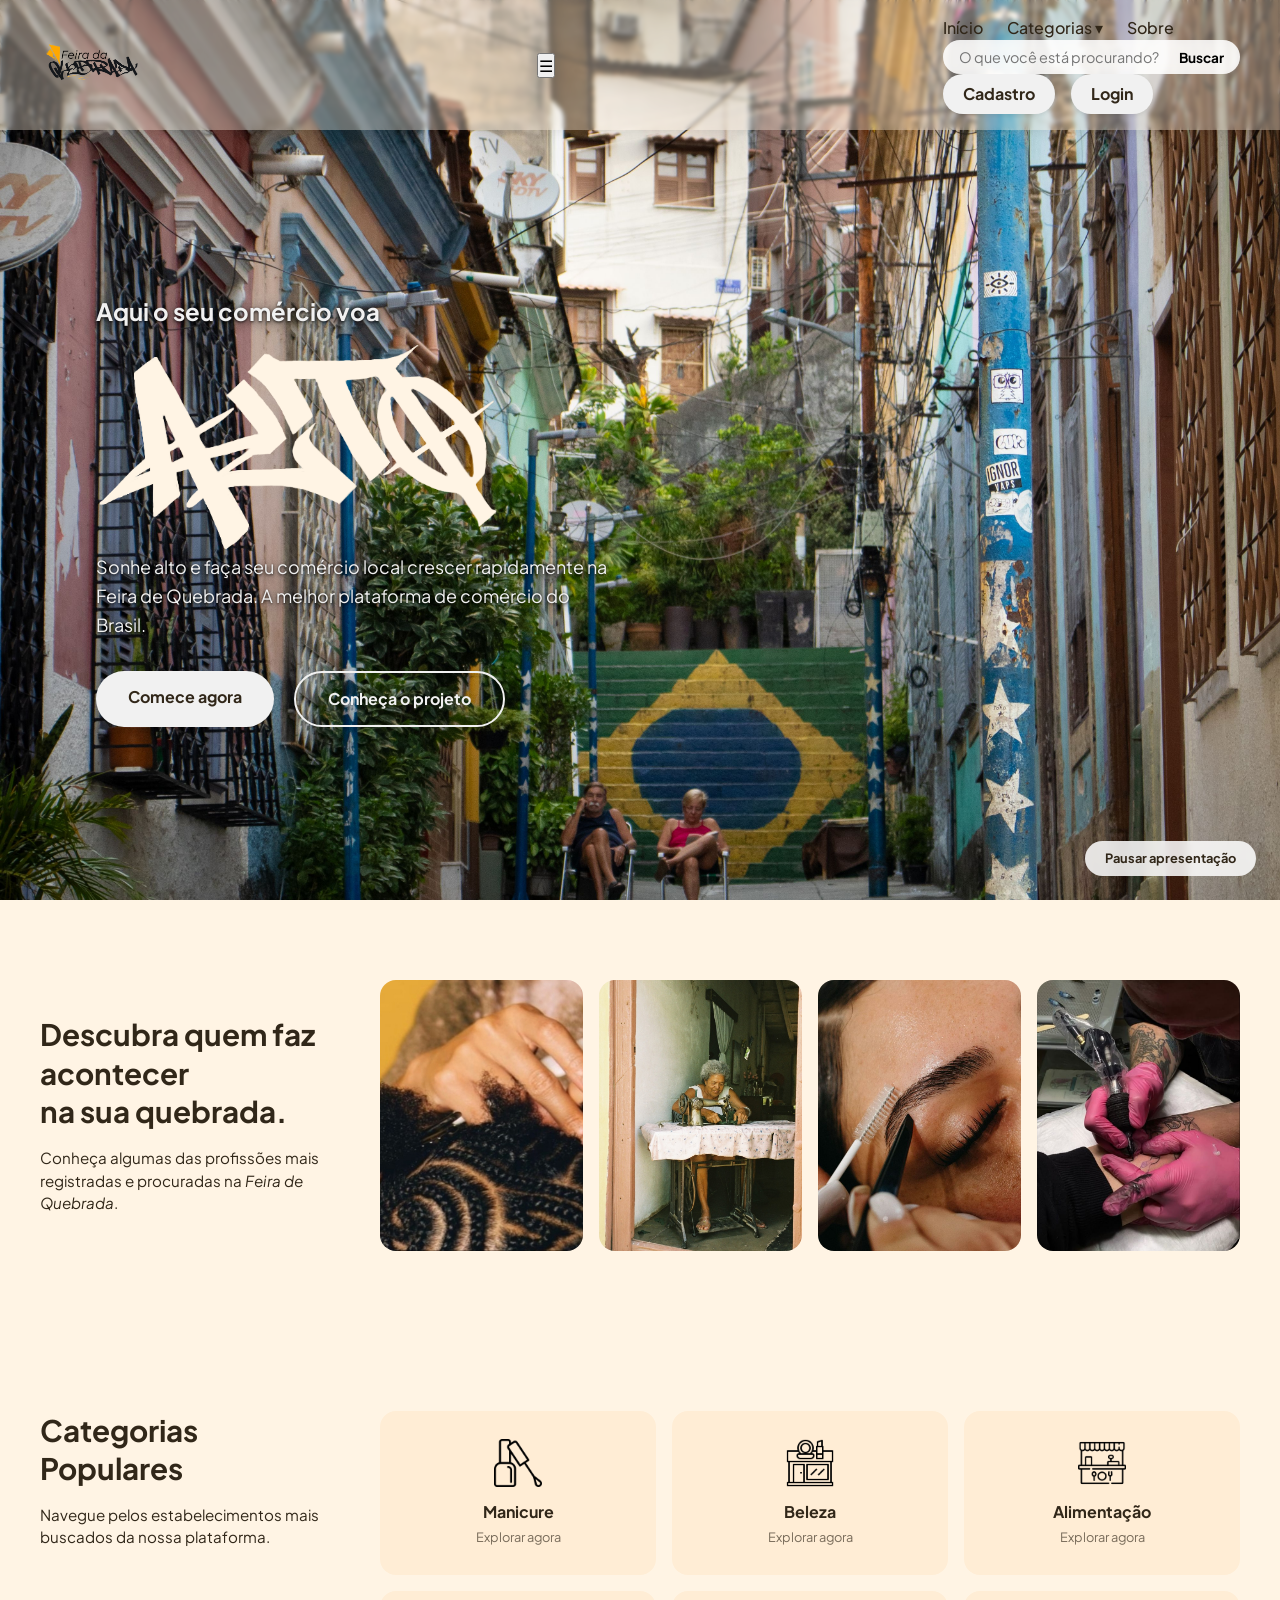
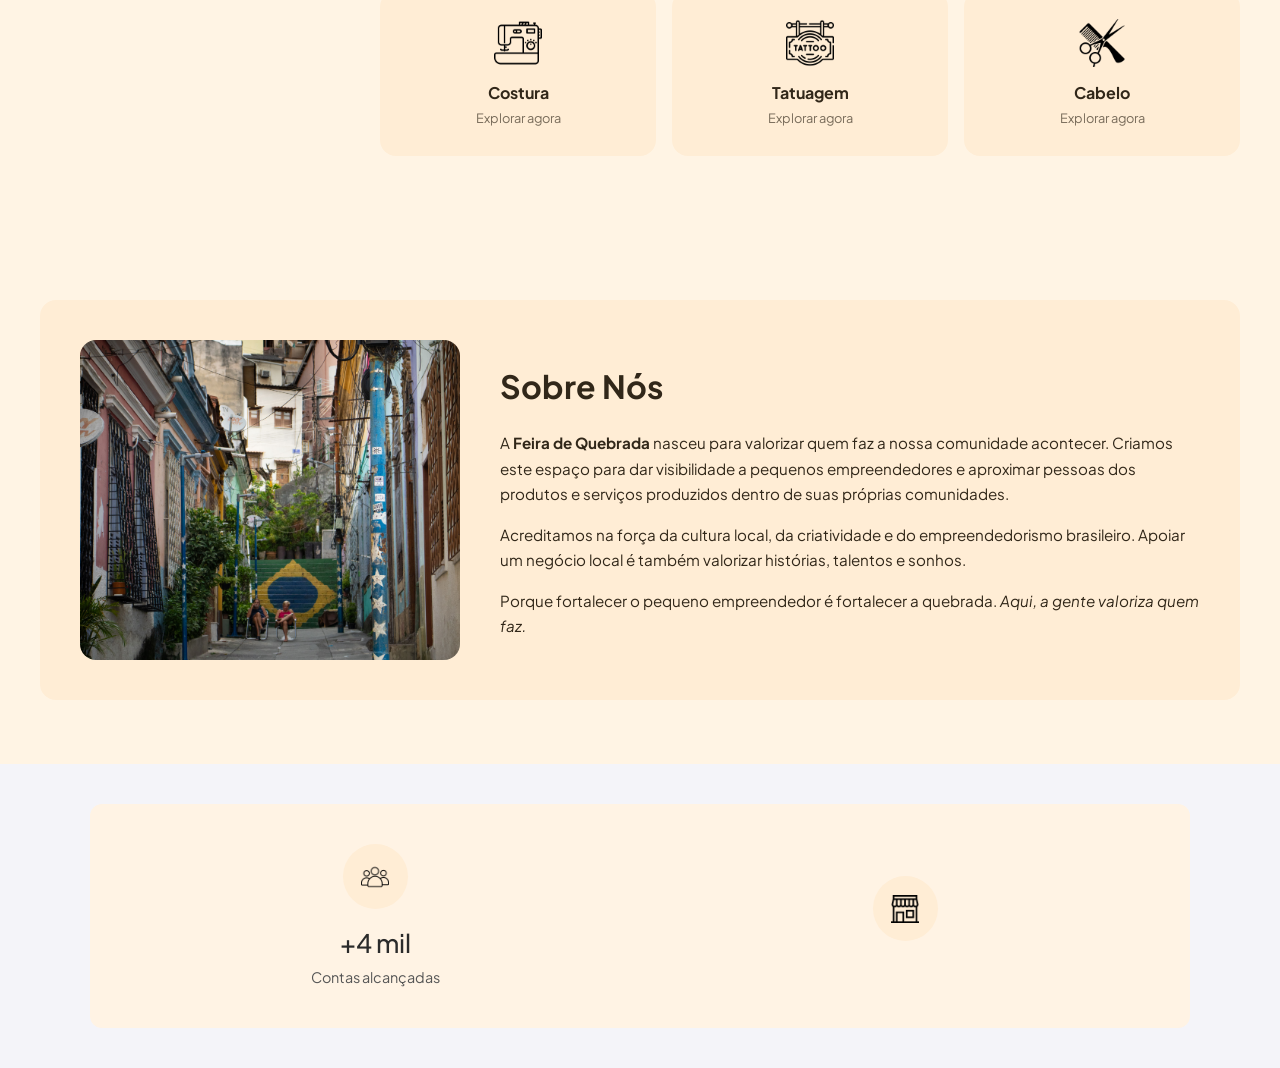
==== index.html @ 6dfa7856 "Atualização Header" ====
<!DOCTYPE html>
<html lang="pt-BR">
<head>
    <!-- ========================================== -->
    <!-- METADADOS E CONFIGURAÇÕES GLOBAIS          -->
    <!-- ========================================== -->
    <meta charset="UTF-8">
    <meta name="viewport" content="width=device-width, initial-scale=1.0">

    <title>Feira de Quebrada | Comércios e serviços locais do seu bairro</title>
    <meta name="description" content="Descubra comércios, profissionais e serviços locais perto de você na Feira de Quebrada, a plataforma que conecta moradores e pequenos empreendedores do Brasil.">

    <!-- ========================================== -->
    <!-- OPEN GRAPH (COMPARTILHAMENTO EM REDES)     -->
    <!-- ========================================== -->
    <meta property="og:title" content="Feira de Quebrada">
    <meta property="og:description" content="A plataforma que conecta moradores aos comércios e serviços locais do seu bairro.">
    <!-- Corrigido para apontar para a pasta imagens/ -->
    <meta property="og:image" content="imagens/capa1.jpeg">
    <meta property="og:type" content="website">

    <!-- ========================================== -->
    <!-- FONTES EXTERNAS                            -->
    <!-- ========================================== -->
    <link rel="preconnect" href="https://fonts.googleapis.com">
    <link rel="preconnect" href="https://fonts.gstatic.com" crossorigin>
    <link href="https://fonts.googleapis.com/css2?family=DM+Sans:opsz,wght@9..40,100..1000&display=swap" rel="stylesheet">

    <!-- ========================================== -->
    <!-- ESTILOS (CSS)                              -->
    <!-- ========================================== -->
    <!-- Caminhos corrigidos para a pasta styles/ -->
    <link rel="stylesheet" href="styles/styleinicio.css">
    <link rel="stylesheet" href="styles/chat.css">
    <link rel="stylesheet" href="styles/mapa.css">
    
    <!-- NOTA TÉCNICA: A tag <link> abaixo importava um arquivo .html como se fosse CSS. 
         Foi removida para evitar erros de renderização e console.
         <link rel="stylesheet" href="mapa.html"> -->

    <!-- ========================================== -->
    <!-- SCRIPTS (JS)                               -->
    <!-- ========================================== -->
    <!-- Caminhos corrigidos para a pasta scripts/ -->
    <script src="scripts/inicio.js" defer></script>
    <script src="scripts/chat.js" defer></script>
    <script src="scripts/mapa.js" defer></script>
</head>
<body>

    <!-- ========================================== -->
    <!-- CABEÇALHO PRINCIPAL E NAVEGAÇÃO            -->
    <!-- ========================================== -->
    <header class="cabecalho-principal">
        <a href="index.html" class="logo">
            <img src="imagens/logo.png" alt="Logo da Feira de Quebrada">
        </a>

        <!-- NOVO: Botão do menu sanduíche (visível apenas no celular) -->
        <button id="btn-menu-mobile" class="btn-menu-mobile" aria-label="Abrir menu">☰</button>

        <!-- NOVO: Container que vai aparecer/desaparecer no mobile -->
        <div id="menu-colapsavel" class="menu-colapsavel">
            <nav aria-label="Navegação principal">
                <ul>
                    <li><a href="index.html">Início</a></li>
                    <!-- Menu Dropdown de Categorias -->
                    <li class="menu-dropdown">
                        <a href="#" id="btn-categorias" aria-expanded="false" aria-controls="lista-categorias">Categorias ▾</a>
                        <ul id="lista-categorias" class="dropdown-balao escondido">
                            <li><a href="pages/filtro.html?categoria=alimentacao">Alimentação</a></li>
                            <li><a href="pages/filtro.html?categoria=assistencia">Assistência Técnica</a></li>
                            <li><a href="pages/filtro.html?categoria=beleza">Beleza</a></li>
                            <li><a href="pages/filtro.html?categoria=cabelo">Cabelo</a></li>
                            <li><a href="pages/filtro.html?categoria=costura">Costura</a></li>
                            <li><a href="pages/filtro.html?categoria=festas">Festas e Eventos</a></li>
                            <li><a href="pages/filtro.html?categoria=fretes">Fretes e Entregas</a></li>
                            <li><a href="pages/filtro.html?categoria=manicure">Manicure</a></li>
                            <li><a href="pages/filtro.html?categoria=obras">Obras e Reformas</a></li>
                            <li><a href="pages/filtro.html?categoria=tatuagem">Tatuagem</a></li>
                        </ul>
                    </li>
                    <li><a href="pages/sobre.html">Sobre</a></li>
                </ul>
            </nav>

            <search>
                <form role="search">
                    <input type="search" placeholder="O que você está procurando?" aria-label="Buscar produtos ou serviços">
                    <button type="submit">Buscar</button>
                </form>
            </search>

            <nav class="auth-acoes" aria-label="Acesso à conta">
                <a href="pages/cadastro.html" class="btn-link">Cadastro</a>
                <a href="pages/login.html" class="btn-link">Login</a>
            </nav>
        </div>
    </header>


    <!-- ========================================== -->
    <!-- CONTEÚDO PRINCIPAL DA PÁGINA               -->
    <!-- ========================================== -->
    <main>

        <!-- Seção 1: Carrossel Hero -->
        <section class="hero-carrossel">
            <div class="carrossel-slides">
                <article class="slide">
                    <img src="imagens/rua.jpg" alt="Banner com caixotes coloridos de bebidas" fetchpriority="high">
                </article>
                <article class="slide">
                    <img src="imagens/capa2.jpg" alt="Banner mostrando uma rua com bandeirinhas do Brasil" loading="lazy">
                </article>
                <article class="slide">
                    <img src="imagens/capa3.jpg" alt="Banner mostrando a vista aérea do calçadão da praia de Copacabana" loading="lazy">
                </article>
            </div>

            <div class="hero-conteudo">
                <h1>Aqui o seu comércio voa</h1>
                <img src="imagens/altocreme.png" alt="Símbolo Alto" class="titulo-destaque-img">

                <p>
                    Sonhe alto e faça seu comércio local crescer rapidamente na Feira de Quebrada.
                    A melhor plataforma de comércio do Brasil.
                </p>

                <div class="hero-botoes">
                    <!-- Links atualizados para a pasta pages/ -->
                    <a href="pages/anunciar.html" class="btn-primario">Comece agora</a>
                    <a href="pages/contato.html" class="btn-secundario">Conheça o projeto</a>
                </div>
            </div>
        </section>

        <!-- Seção 2: Galeria de Profissões -->
        <section class="secao-profissoes" aria-labelledby="titulo-profissoes">
            <div class="profissoes-container">
                <header class="profissoes-cabecalho">
                    <h2 id="titulo-profissoes">
                        Descubra quem faz acontecer<br>na sua quebrada.
                    </h2>
                    <p>
                        Conheça algumas das profissões mais registradas e procuradas na
                        <em>Feira de Quebrada</em>.
                    </p>
                </header>

                <ul class="profissoes-galeria" role="list">
                    <!-- Imagens já apontando corretamente para a pasta imagens/ -->
                    <li class="galeria-item">
                        <figure>
                            <img src="imagens/trancista.jpg" alt="Profissional trancista fazendo tranças nagô" loading="lazy">
                        </figure>
                    </li>
                    <li class="galeria-item">
                        <figure>
                            <img src="imagens/costureira.jpg" alt="Costureira trabalhando em máquina manual" loading="lazy">
                        </figure>
                    </li>
                    <li class="galeria-item">
                        <figure>
                            <img src="imagens/sobrancelha.jpg" alt="Profissional realizando alinhamento de sobrancelhas" loading="lazy">
                        </figure>
                    </li>
                    <li class="galeria-item">
                        <figure>
                            <img src="imagens/tatuador.jpg" alt="Tatuador aplicando tatuagem" loading="lazy">
                        </figure>
                    </li>
                </ul>
            </div>
        </section>

        <!-- Seção 3: Categorias Populares -->
        <section class="secao-categorias" aria-labelledby="titulo-categorias">
            <div class="categorias-container">
                <header class="categorias-cabecalho">
                    <h2 id="titulo-categorias">Categorias Populares</h2>
                    <p>Navegue pelos estabelecimentos mais buscados da nossa plataforma.</p>
                </header>
                <ul class="categorias-lista" role="list">
                    <!-- Links atualizados para a pasta pages/ e ícones para a pasta icones/ -->
                    <li class="categoria-card">
                        <a href="pages/filtro.html?categoria=manicure">
                            <img src="icones/iconemanicure.png" alt="" aria-hidden="true" width="48" height="48">
                            <h3>Manicure</h3>
                            <span>Explorar agora</span>
                        </a>
                    </li>
                    <li class="categoria-card">
                        <a href="pages/filtro.html?categoria=beleza">
                            <img src="icones/iconebeleza.png" alt="" aria-hidden="true" width="48" height="48">
                            <h3>Beleza</h3>
                            <span>Explorar agora</span>
                        </a>
                    </li>
                    <li class="categoria-card">
                        <a href="pages/filtro.html?categoria=alimentacao">
                            <img src="icones/iconealimentacao.png" alt="" aria-hidden="true" width="48" height="48">
                            <h3>Alimentação</h3>
                            <span>Explorar agora</span>
                        </a>
                    </li>
                    <li class="categoria-card">
                        <a href="pages/filtro.html?categoria=costura">
                            <img src="icones/iconecostura.png" alt="" aria-hidden="true" width="48" height="48">
                            <h3>Costura</h3>
                            <span>Explorar agora</span>
                        </a>
                    </li>
                    <li class="categoria-card">
                        <a href="pages/filtro.html?categoria=tatuagem">
                            <img src="icones/iconetatuagem.png" alt="" aria-hidden="true" width="48" height="48">
                            <h3>Tatuagem</h3>
                            <span>Explorar agora</span>
                        </a>
                    </li>
                    <li class="categoria-card">
                        <a href="pages/filtro.html?categoria=cabelo">
                            <img src="icones/iconecabelo.png" alt="" aria-hidden="true" width="48" height="48">
                            <h3>Cabelo</h3>
                            <span>Explorar agora</span>
                        </a>
                    </li>
                </ul>
            </div>
        </section>

        <!-- Seção 4: Institucional (Sobre Nós) -->
        <section class="secao-sobre" aria-labelledby="titulo-sobre">
            <div class="sobre-container">
                <figure class="sobre-foto">
                    <img src="imagens/beco.jpg" alt="Beco com a bandeira do Brasil">
                </figure>
                <article class="sobre-texto">
                    <h2 id="titulo-sobre">Sobre Nós</h2>
                    <p>A <strong>Feira de Quebrada</strong> nasceu para valorizar quem faz a nossa comunidade acontecer. Criamos este espaço para dar visibilidade a pequenos empreendedores e aproximar pessoas dos produtos e serviços produzidos dentro de suas próprias comunidades.</p>
                    <p>Acreditamos na força da cultura local, da criatividade e do empreendedorismo brasileiro. Apoiar um negócio local é também valorizar histórias, talentos e sonhos.</p>
                    <p>Porque fortalecer o pequeno empreendedor é fortalecer a quebrada. <em>Aqui, a gente valoriza quem faz.</em></p>
                </article>
            </div>
        </section>

        <!-- Seção 5: Dados Estatísticos -->
        <div class="container-dados">
            <section class="dados">
                <!-- NOTA TÉCNICA: Verifique se a imagem lupa.png existe na pasta imagens/ -->
                <div class="contas">
                    <div class="icone-bg">
                        <img src="imagens/pessoas.png" alt="Ícone de Contas Alcançadas">
                    </div>
                    <h3>+4 mil</h3>
                    <p>Contas alcançadas</p>
                </div>
                <div class="contas">
                    <div class="icone-bg">
                        <img src="imagens/comprar.png" alt="Ícone de Comércios">
---- styles/styleinicio.css ----
/* =======================================================================
 * ESTILOS GLOBAIS E PÁGINA INICIAL (INDEX)
 * ======================================================================= */

/* ==========================================
 * 1. FONTES E VARIÁVEIS GLOBAIS
 * ========================================== */
@import url('https://fonts.googleapis.com/css2?family=DM+Sans:ital,opsz,wght@0,9..40,400;0,9..40,500;0,9..40,700;1,9..40,400&display=swap');

:root {
    /* Tipografia */
    --fonte-principal: 'DM Sans', -apple-system, BlinkMacSystemFont, "Segoe UI", Roboto, sans-serif;

    /* Paleta de cores */
    --cor-fundo-creme: #FFF4E4;
    --cor-card-bege: #FFEDD5;
    --cor-texto-primario: #312719;
    --cor-texto-secundario: #312719;
    --cor-bege-destaque: #FFE4BD;
    --cor-branco-puro: #f1f1f1;

    /* Medidas */
    --largura-maxima-conteudo: 1200px;
    --raio-borda-padrao: 16px;
    --transicao-padrao: 0.25s ease-in-out;
}

/* Reset global */
*,
*::before,
*::after {
    margin: 0;
    padding: 0;
    box-sizing: border-box;
}

html {
    scroll-behavior: smooth;
}

body {
    font-family: var(--fonte-principal);
    font-size: 16px;
    line-height: 1.5;
    color: var(--cor-texto-primario);
    background-color: var(--cor-branco-puro);
    -webkit-font-smoothing: antialiased;
    -moz-osx-font-smoothing: grayscale;
}

ul, ol {
    list-style: none;
}

a {
    text-decoration: none;
    color: inherit;
}

img {
    display: block;
    max-width: 100%;
    height: auto;
}

button, input {
    font-family: inherit;
    font-size: inherit;
}

/* Acessibilidade: Indicador de foco */
a:focus-visible,
button:focus-visible,
input:focus-visible {
    outline: 3px solid var(--cor-texto-primario);
    outline-offset: 3px;
    border-radius: 4px;
}

/* Acessibilidade: Movimento reduzido */
@media (prefers-reduced-motion: reduce) {
    html {
        scroll-behavior: auto;
    }
    *, *::before, *::after {
        animation-duration: 0.01ms !important;
        animation-iteration-count: 1 !important;
        transition-duration: 0.01ms !important;
        scroll-behavior: auto !important;
    }
}

/* ==========================================
 * 2. CABEÇALHO (HEADER)
 * ========================================== */
header.cabecalho-principal {
    position: fixed;
    top: 0;
    left: 0;
    width: 100%;
    z-index: 100;
    display: flex;
    align-items: center;
    justify-content: space-between;
    gap: 1.5rem;
    padding: 1rem 2.5rem;
    background-color: rgba(255, 244, 228, 0.35);
    backdrop-filter: blur(2px);
    -webkit-backdrop-filter: blur(2px);
    box-shadow: 0 2px 10px rgba(0, 0, 0, 0.08);
    transition: background-color var(--transicao-padrao), backdrop-filter var(--transicao-padrao);

    &.header-escuro {
        background-color: rgba(49, 39, 25, 0.85);
        backdrop-filter: blur(10px);
        -webkit-backdrop-filter: blur(10px);
    }

    &.header-escuro nav a { color: var(--cor-branco-puro); }
    &.header-escuro nav a:hover { color: var(--cor-bege-destaque); }
    
    &.header-escuro a:focus-visible,
    &.header-escuro button:focus-visible,
    &.header-escuro input:focus-visible {
        outline-color: var(--cor-branco-puro);
    }

    & .logo img {
        height: 48px;
        width: auto;
        object-fit: contain;
    }

    & nav ul {
        display: flex;
        gap: 1.5rem;
    }

    & nav a {
        font-weight: 500;
        color: var(--cor-texto-primario);
        transition: color var(--transicao-padrao);
    }

    & nav a:hover {
        color: var(--cor-texto-primario);
        opacity: 0.7;
    }

    & form[role="search"] {
        display: flex;
        align-items: center;
        background-color: rgba(255, 255, 255, 0.85);
        border-radius: 9999px;
        padding: 0.5rem 1rem;
        backdrop-filter: blur(4px);
        -webkit-backdrop-filter: blur(4px);
    }

    & form[role="search"] input {
        border: none;
        background: transparent;
        font-size: 0.9rem;
        width: 220px;
    }

    & form[role="search"] button {
        border: none;
        background: transparent;
        cursor: pointer;
        font-size: 0.85rem;
        font-weight: 700;
    }

    /* ==========================================
     * AJUSTE DOS BOTÕES DE LOGIN E CADASTRO
     * ========================================== */
    & .auth-acoes {
        display: flex;
        align-items: center;
        gap: 1rem;
    }

    /* Aplica o fundo e padroniza a cor do texto para AMBOS os botões */
    & .auth-acoes .btn-link {
        background-color: var(--cor-branco-puro);
        color: var(--cor-texto-primario) !important; /* Força o texto escuro mesmo quando o cabeçalho muda de cor */
        padding: 0.5rem 1.25rem;
        border-radius: 9999px;
        font-weight: 700;
        box-shadow: 0 2px 4px rgba(0, 0, 0, 0.08);
        transition: transform var(--transicao-padrao), box-shadow var(--transicao-padrao);
    }

    /* Efeito de elevação ao passar o rato (hover) */
    & .auth-acoes .btn-link:hover {
        transform: translateY(-2px);
        box-shadow: 0 4px 8px rgba(0, 0, 0, 0.12);
    }

    @media (max-width: 900px) {
        & form[role="search"] {
            order: 3;
            width: 100%;
            justify-content: center;
        }
        & form[role="search"] input {
            width: 100%;
            flex: 1;
        }
    }

    @media (max-width: 640px) {
        flex-direction: column;
        align-items: stretch;
        padding: 1rem 1.25rem;

        & nav ul {
            flex-wrap: wrap;
            justify-content: center;
        }
        & .auth-acoes {
            justify-content: center;
        }
    }
}


/* ==========================================
 * 3. MENU DROPDOWN (BALÃO DE CATEGORIAS)
 * ========================================== */
.menu-dropdown {
    position: relative; 
}

.dropdown-balao {
    position: absolute;
    top: 150%; 
    left: 0;
    background-color: var(--cor-branco-puro);
    min-width: 220px; 
    border-radius: var(--raio-borda-padrao);
    box-shadow: 0 4px 12px rgba(0, 0, 0, 0.15); 
    padding: 0.5rem 0;
    display: flex;
    flex-direction: column;
    z-index: 200; 
    transition: opacity var(--transicao-padrao), transform var(--transicao-padrao);
    max-height: 220px; 
    overflow-y: auto; 
}

.dropdown-balao::-webkit-scrollbar { width: 6px; }
.dropdown-balao::-webkit-scrollbar-track { background: var(--cor-branco-puro); border-radius: var(--raio-borda-padrao); }
.dropdown-balao::-webkit-scrollbar-thumb { background: #cccccc; border-radius: var(--raio-borda-padrao); }
.dropdown-balao::-webkit-scrollbar-thumb:hover { background: #aaaaaa; }

.dropdown-balao.escondido {
    display: none !important;
    opacity: 0;
    transform: translateY(-10px); 
}

.dropdown-balao.mostrar {
    display: flex !important;
    opacity: 1;
    transform: translateY(0);
}

.dropdown-balao li { width: 100%; }

.dropdown-balao a {
    display: block;
    padding: 0.75rem 1.5rem;
    font-size: 0.9rem;
    font-weight: 500;
    color: var(--cor-texto-primario) !important; 
}

.dropdown-balao a:hover {
    background-color: var(--cor-card-bege);
    opacity: 1 !important;
}

/* ==========================================
 * 4. SEÇÃO HERO (CARROSSEL)
 * ========================================== */
.hero-carrossel {
    position: relative;
    width: 100%;
    min-height: 100vh;
    display: flex;
    align-items: center;
    padding-top: 120px;
    overflow: hidden;
    background-color: var(--cor-fundo-creme);
}

@media (max-width: 640px) {
    .hero-carrossel { padding-top: 160px; }
}

.carrossel-slides {
    position: absolute;
    top: 0;
    left: 0;
    width: 100%;
    height: 100%;
    z-index: 1;
}

.carrossel-slides .slide {
    position: absolute;
    top: 0;
    left: 0;
    width: 100%;
    height: 100%;
    opacity: 0;
    transition: opacity 0.8s ease-in-out;
}

.carrossel-slides .slide:first-child,
.carrossel-slides .slide.ativo {
    opacity: 1;
}

.carrossel-slides .slide img {
    width: 100%;
    height: 100%;
    object-fit: cover;
    object-position: center;
}

.carrossel-botao-pausa {
    position: absolute;
    z-index: 20;
    bottom: 1.5rem;
    right: 1.5rem;
    background-color: rgba(255, 255, 255, 0.85);
    backdrop-filter: blur(4px);
    -webkit-backdrop-filter: blur(4px);
    border: none;
    border-radius: 9999px;
    padding: 0.6rem 1.25rem;
    font-size: 0.8rem;
    font-weight: 700;
    color: var(--cor-texto-primario);
    cursor: pointer;
    transition: transform var(--transicao-padrao);
}

.carrossel-botao-pausa:hover {
    transform: translateY(-2px);
}

.hero-conteudo {
    position: relative;
    z-index: 10;
    max-width: 580px;
    margin-left: 5%;
    padding: 2rem;
}

.hero-conteudo h1,
.hero-conteudo p {
    color: var(--cor-branco-puro);
    text-shadow: 0 2px 12px rgba(0, 0, 0, 0.6), 0 1px 3px rgba(0, 0, 0, 0.8);
}

.hero-conteudo p {
    font-size: 1.125rem;
    line-height: 1.6;
    margin-bottom: 2rem;
}

.hero-botoes {
    display: flex;
    gap: 1.25rem;
}

.hero-botoes .btn-primario,
.hero-botoes .btn-secundario {
    display: inline-block;
    padding: 0.85rem 2rem;
    border-radius: 9999px;
    font-weight: 700;
    text-align: center;
    transition: transform var(--transicao-padrao), box-shadow var(--transicao-padrao);
}

.hero-botoes .btn-primario {
    background-color: var(--cor-branco-puro);
    color: var(--cor-texto-primario);
    box-shadow: 0 4px 6px rgba(0, 0, 0, 0.06);
}

.hero-botoes .btn-secundario {
    background-color: transparent;
    color: var(--cor-branco-puro);
    border: 2px solid var(--cor-branco-puro);
}

.hero-botoes a:hover {
    transform: translateY(-2px);
    box-shadow: 0 6px 12px rgba(0, 0, 0, 0.12);
}

/* ==========================================
 * 5. SEÇÃO DE PROFISSÕES
 * ========================================== */
.secao-profissoes {
    padding: 5rem 2.5rem;
    background-color: var(--cor-fundo-creme);
}

.profissoes-container {
    max-width: var(--largura-maxima-conteudo);
    margin: 0 auto;
    display: grid;
    grid-template-columns: 300px 1fr;
    gap: 2.5rem;
    align-items: center;
}

.profissoes-cabecalho h2 {
    font-size: 1.85rem;
    line-height: 1.3;
    margin-bottom: 1rem;
}

.profissoes-cabecalho p {
    font-size: 0.95rem;
    color: var(--cor-texto-secundario);
}

.profissoes-galeria {
    display: flex;
    gap: 1rem;
}

.galeria-item {
    flex: 1;
    aspect-ratio: 3 / 4;
    border-radius: var(--raio-borda-padrao);
    overflow: hidden;
}

.galeria-item figure {
    width: 100%;
    height: 100%;
}

.galeria-item img {
    width: 100%;
    height: 100%;
    object-fit: cover;
    transition: transform var(--transicao-padrao);
}

.galeria-item:hover img {
    transform: scale(1.05);
}

@media (max-width: 900px) {
    .profissoes-container { grid-template-columns: 1fr; }
    .profissoes-galeria { flex-wrap: wrap; }
    .galeria-item { flex-basis: calc(50% - 0.5rem); }
}

/* ==========================================
 * 6. SEÇÃO DE CATEGORIAS POPULARES
 * ========================================== */
.secao-categorias {
    padding: 5rem 2.5rem;
    background-color: var(--cor-fundo-creme);
}

.categorias-container {
    max-width: var(--largura-maxima-conteudo);
    margin: 0 auto;
    display: grid;
    grid-template-columns: 300px 1fr;
    gap: 2.5rem;
    align-items: start;
}

.categorias-cabecalho h2 {
    font-size: 1.85rem;
    line-height: 1.3;
    margin-bottom: 1rem;
}

.categorias-cabecalho p {
    font-size: 0.95rem;
    color: var(--cor-texto-secundario);
}

.categorias-lista {
    display: grid;
    grid-template-columns: repeat(3, 1fr);
    gap: 1rem;
}

.categoria-card a {
    display: flex;
    flex-direction: column;
    align-items: center;
    text-align: center;
    background-color: var(--cor-card-bege);
    padding: 1.75rem 1rem;
    border-radius: var(--raio-borda-padrao);
    transition: transform var(--transicao-padrao), box-shadow var(--transicao-padrao);
}

.categoria-card img { margin-bottom: 0.85rem; }
.categoria-card h3 { font-size: 1rem; font-weight: 700; margin-bottom: 0.25rem; }
.categoria-card span { font-size: 0.8rem; color: var(--cor-texto-secundario); opacity: 0.65; }

.categoria-card a:hover {
    transform: translateY(-4px);
    box-shadow: 0 6px 12px rgba(0, 0, 0, 0.08);
}

@media (max-width: 900px) {
    .categorias-container { grid-template-columns: 1fr; }
    .categorias-lista { grid-template-columns: repeat(2, 1fr); }
}

/* ==========================================
 * 7. SEÇÃO SOBRE NÓS
 * ========================================== */
.secao-sobre {
    padding: 4rem 2.5rem;
    background-color: var(--cor-fundo-creme);
}

.sobre-container {
    max-width: var(--largura-maxima-conteudo);
    margin: 0 auto;
    background-color: var(--cor-card-bege);
    border-radius: var(--raio-borda-padrao);
    padding: 2.5rem;
    display: grid;
    grid-template-columns: 380px 1fr;
    gap: 2.5rem;
    align-items: center;
}

.sobre-foto img {
    width: 100%;
    height: 100%;
    max-height: 320px;
    object-fit: cover;
    border-radius: var(--raio-borda-padrao);
}

.sobre-texto h2 { font-size: 2rem; margin-bottom: 1.25rem; }
.sobre-texto p {
    font-size: 0.95rem;
    line-height: 1.65;
    color: var(--cor-texto-secundario);
    margin-bottom: 1rem;
}
.sobre-texto p:last-child { margin-bottom: 0; }

@media (max-width: 900px) {
    .sobre-container { grid-template-columns: 1fr; }
}

/* ==========================================
 * 8. DADOS E ESTATÍSTICAS
 * ========================================== */
.container-dados {
    max-width: 1100px;
    margin: 40px auto;
    padding: 40px 30px;
    background-color: #FFF3E4; 
    border-radius: 12px;
}

.dados {
    display: flex;
    justify-content: space-around;
    align-items: center;
    gap: 20px;
    flex-wrap: wrap;
}

.contas {
    flex: 1;
    min-width: 160px;
    display: flex;
    flex-direction: column;
    align-items: center;
    text-align: center;
}

.icone-bg {
    width: 65px;
    height: 65px;
    background-color: #FFEDD5; 
    border-radius: 50%;
    display: flex;
    align-items: center;
    justify-content: center;
    margin-bottom: 15px;
}

.contas img {
    width: 28px;
    height: 28px;
    object-fit: contain;
}

.contas h3 {
    margin: 0 0 4px 0;
    font-size: 1.6rem;
    font-weight: 500;
    color: #2B2B2B;
}

.contas p {
    margin: 0;
    font-size: 0.9rem;
    color: #555555;
    font-weight: 400;
}

/* ==========================================
 * 9. SEÇÃO DO MAPA INTERATIVO (CHAMADA)
 * ========================================== */
.secao-mapa {
    position: relative;
    min-height: 480px;
    display: flex;
    align-items: center;
    justify-content: center;
    
    /* CAMINHO CORRIGIDO: O CSS precisou sair da pasta styles/ e entrar na pasta imagens/ */
    background-image: url('../imagens/bandeirinhas.jpg');
    
    background-size: cover;
    background-position: center;
    overflow: hidden;
}

.secao-mapa::before {
    content: "";
    position: absolute;
    inset: 0;
    background-color: rgba(0, 0, 0, 0.35);
}

.mapa-card {
    position: relative;
    z-index: 2;
    max-width: 420px;
    text-align: center;
    background-color: rgba(255, 237, 213, 0.92);
    backdrop-filter: blur(4px);
    -webkit-backdrop-filter: blur(4px);
    border-radius: var(--raio-borda-padrao);
    padding: 2.5rem 2rem;
}

.mapa-icone {
    display: flex;
    justify-content: center;
    margin-bottom: 0.75rem;
}

.mapa-card h2 { font-size: 1.5rem; margin-bottom: 0.75rem; }
.mapa-card p {
    font-size: 0.9rem;
    color: var(--cor-texto-secundario);
    margin-bottom: 1.5rem;
}

.btn-mapa {
    display: inline-block;
    background-color: var(--cor-fundo-creme);
    padding: 0.75rem 1.75rem;
    border-radius: 9999px;
    font-weight: 700;
    transition: transform var(--transicao-padrao), box-shadow var(--transicao-padrao);
}

.btn-mapa:hover {
    transform: translateY(-2px);
    box-shadow: 0 6px 12px rgba(0, 0, 0, 0.12);
}

/* ==========================================
 * 10. RODAPÉ (FOOTER)
 * ========================================== */
.rodape-principal { background-color: var(--cor-card-bege); }

.rodape-container {
    max-width: var(--largura-maxima-conteudo);
    margin: 0 auto;
    padding: 3rem 2.5rem;
}

.rodape-marca { max-width: 420px; }
.rodape-logo-link img { margin-bottom: 1rem; }

.rodape-marca p {
    font-size: 0.9rem;
    color: var(--cor-texto-secundario);
    line-height: 1.6;
    margin-bottom: 1.25rem;
}

.rodape-redes ul {
    display: flex;
    gap: 1rem;
}

.rodape-redes a {
    display: flex;
    align-items: center;
    justify-content: center;
    width: 40px;
    height: 40px;
    background-color: var(--cor-fundo-creme);
    border-radius: 50%;
    transition: transform var(--transicao-padrao);
}

.rodape-redes a:hover { transform: translateY(-2px); }

.rodape-copyright {
    background-color: var(--cor-bege-destaque);
    padding: 1.25rem;
    text-align: center;
}

.rodape-copyright small {
    font-size: 0.8rem;
    color: var(--cor-texto-secundario);
}
---- styles/chat.css ----
@import url('https://fonts.googleapis.com/css2?family=Plus+Jakarta+Sans:wght@400;500;600;700&display=swap');

* {
    box-sizing: border-box;
    font-family: 'Plus Jakarta Sans', sans-serif;
}

.chat-wrapper {
    position: fixed !important;
    bottom: 24px !important;
    right: 24px !important;
    z-index: 99999 !important;
    display: flex;
    flex-direction: column;
    align-items: flex-end;
}

.chat-toggle-btn {
    position: relative !important;
    width: 62px !important;
    height: 62px !important;
    border-radius: 50% !important;
    background: #ffffff !important;
    border: 2.5px solid #d8c2a7 !important;
    cursor: pointer !important;
    box-shadow: 0 8px 24px rgba(0, 0, 0, 0.2) !important;
    padding: 0 !important;
    display: flex;
    align-items: center;
    justify-content: center;
    overflow: visible !important;
    transition: transform 0.25s ease, box-shadow 0.2s ease;
}

.chat-toggle-btn:hover {
    transform: scale(1.06);
    box-shadow: 0 10px 28px rgba(0, 0, 0, 0.25) !important;
}

.avatar-toggle {
    position: relative;
    width: 100%;
    height: 100%;
    border-radius: 50%;
    overflow: hidden;
    display: flex;
    align-items: center;
    justify-content: center;
}

.avatar-toggle img {
    width: 100%;
    height: 100%;
    border-radius: 50%;
    object-fit: cover;
}

.status-indicator {
    position: absolute;
    bottom: 2px;
    right: 2px;
    width: 13px;
    height: 13px;
    background-color: #10b981;
    border: 2px solid #ffffff;
    border-radius: 50%;
    z-index: 2;
}

.widget {
    width: 360px !important;
    max-width: 90vw !important;
    height: 500px !important;
    max-height: 80vh !important;
    margin-bottom: 12px;
    display: flex !important;
    flex-direction: column !important;
    background: #ffffff !important;
    border-radius: 20px !important;
    overflow: hidden !important;
    box-shadow: 0 12px 36px rgba(0, 0, 0, 0.2) !important;
    border: 1px solid #e5e7eb;
    opacity: 1;
    visibility: visible;
    transform: translateY(0) scale(1);
    transition: all 0.25s ease-in-out;
    pointer-events: auto;
}

.widget.hidden {
    opacity: 0 !important;
    visibility: hidden !important;
    transform: translateY(15px) scale(0.95) !important;
    pointer-events: none !important;
}

.header {
    height: 60px;
    padding: 0 16px;
    background: #1a1a1a;
    color: #ffffff;
    display: flex;
    align-items: center;
    justify-content: space-between;
    border-bottom: 2px solid #d8c2a7;
}

.persona-info {
    display: flex;
    align-items: center;
    gap: 12px;
}

.avatar-header {
    position: relative;
    width: 40px;
    height: 40px;
}

.avatar-header img {
    width: 100%;
    height: 100%;
    border-radius: 50%;
    object-fit: cover;
    border: 1.5px solid #d8c2a7;
}

.online-dot {
    position: absolute;
    bottom: 0;
    right: 0;
    width: 10px;
    height: 10px;
    background-color: #10b981;
    border: 2px solid #1a1a1a;
    border-radius: 50%;
}

.persona-details {
    display: flex;
    flex-direction: column;
}

.persona-nome {
    font-weight: 700;
    font-size: 14px;
    color: #ffffff;
}

.persona-status {
    font-size: 11px;
    color: #d1d5db;
}

.close-btn {
    background: transparent;
    border: none;
    color: #9ca3af;
    font-size: 24px;
    cursor: pointer;
    transition: color 0.2s;
}

.close-btn:hover {
    color: #d8c2a7;
}

.chat {
    flex: 1;
    padding: 16px;
    overflow-y: auto;
    display: flex;
    flex-direction: column;
    gap: 10px;
    background-color: #fdfbf7;
}

.bubble {
    max-width: 82%;
    padding: 10px 14px;
    border-radius: 14px;
    font-size: 13px;
    line-height: 1.45;
    word-break: break-word;
}

.assistant {
    align-self: flex-start;
    background: #e9ecef;
    color: #1f2937;
    border-bottom-left-radius: 4px;
}

.user {
    align-self: flex-end;
    background: #d8c2a7;
    color: #000000;
    font-weight: 600;
    border-bottom-right-radius: 4px;
}

.typing-dots {
    display: flex;
    align-items: center;
    gap: 4px;
}

.typing-dots span {
    width: 5px;
    height: 5px;
    background-color: #6b7280;
    border-radius: 50%;
    animation: typing 1.4s infinite ease-in-out both;
}

.typing-dots span:nth-child(1) {
    animation-delay: -0.32s;
}

.typing-dots span:nth-child(2) {
    animation-delay: -0.16s;
}

@keyframes typing {

    0%,
    80%,
    100% {
        transform: scale(0);
    }

    40% {
        transform: scale(1);
    }
}

.composer {
    height: 58px;
    display: flex;
    align-items: center;
    padding: 8px 12px;
    background: #ffffff;
    border-top: 1px solid #e5e7eb;
    gap: 8px;
}

.message {
    flex: 1;
    height: 38px;
    padding: 0 12px;
    border: 1px solid #ccc;
    border-radius: 20px;
    outline: none;
    font-size: 13px;
}

.submit_message {
    width: 38px;
    height: 38px;
    border: none;
    border-radius: 50%;
    background: #1a1a1a;
    color: #d8c2a7;
    display: flex;
    align-items: center;
    justify-content: center;
    cursor: pointer;
}

.submit_message:hover {
    background: #ffc107;
    color: #000000;
}

.chat-help-tooltip {
    position: absolute;
    right: 74px;
    top: 50%;
    transform: translateY(-50%) scale(0.8);
    background: #ffffff;
    color: #1a1a1a;
    border: 1.5px solid #d8c2a7;
    padding: 8px 14px;
    border-radius: 20px 20px 4px 20px;
    font-size: 13px;
    font-weight: 600;
    white-space: nowrap;
    box-shadow: 0 6px 20px rgba(0, 0, 0, 0.15);

    opacity: 0;
    visibility: hidden;
    pointer-events: none;
    transition: all 0.3s cubic-bezier(0.16, 1, 0.3, 1);
}

.chat-help-tooltip::after {
    content: '';
    position: absolute;
    right: -6px;
    top: 50%;
    transform: translateY(-50%);
    border-top: 6px solid transparent;
    border-bottom: 6px solid transparent;
    border-left: 6px solid #d8c2a7;
}

.chat-help-tooltip.show {
    opacity: 1;
    visibility: visible;
    transform: translateY(-50%) scale(1);
}

@media (max-width: 480px) {
    .chat-wrapper {
        bottom: 12px !important;
        right: 12px !important;
        left: 12px !important;
        align-items: flex-end;
    }

    .widget {
        width: 100% !important;
        max-width: 100% !important;
        height: 80dvh !important;
        border-radius: 16px !important;
    }

    .chat-help-tooltip {
        right: 0 !important;
        top: -45px !important;
        transform: translateY(0) scale(0.8);
    }

    .chat-help-tooltip.show {
        transform: translateY(0) scale(1);
    }
}
---- styles/mapa.css ----
* {
    box-sizing: border-box;
    margin: 0;
    padding: 0;
}

body {
    font-family: 'Poppins', sans-serif;
    background-color: #f4f4f9;
}

body.pagina-mapa {
    width: 100vw;
    height: 100vh;
    height: 100dvh;
    overflow: hidden;
}

.map-card-container {
    width: 100vw;
    height: 100vh;
    height: 100dvh;
    display: flex;
    flex-direction: column;
    background: #ffffff;
}

.map-card-header {
    background-color: #fff4e4;
    color: #312719;
    padding: 12px 20px;
    display: flex;
    justify-content: space-between;
    align-items: center;
    border-bottom: 1px solid #ffe4bd;
    flex-shrink: 0;
}

.header-title {
    display: flex;
    align-items: center;
    gap: 10px;
}

.header-title h3 {
    color: #312719;
    font-size: 18px;
    font-weight: 600;
}

.badge-tag {
    background-color: #ffe4bd;
    color: #312719;
    font-size: 11px;
    font-weight: 700;
    padding: 4px 10px;
    border-radius: 20px;
    text-transform: uppercase;
}

.btn-voltar {
    display: inline-flex;
    align-items: center;
    background-color: #ffffff;
    color: #333;
    padding: 6px 12px;
    border-radius: 8px;
    text-decoration: none;
    font-size: 13px;
    font-weight: 600;
    border: 1px solid #ddd;
    transition: all 0.2s ease;
}

.btn-voltar:hover {
    background-color: #f0f0f0;
}

.map-wrapper {
    display: flex;
    flex: 1;
    width: 100%;
    height: 100%;
    overflow: hidden;
}

.map-element {
    flex: 1;
    height: 100%;
    width: 100%;
    z-index: 1;
}

.sidebar-empreendedores {
    width: 360px;
    background-color: #f8f9fa;
    border-left: 1px solid #e9ecef;
    display: flex;
    flex-direction: column;
    z-index: 2;
}

.sidebar-header {
    padding: 14px 16px;
    background-color: #efefef;
    border-bottom: 1px solid #ddd;
}

.sidebar-header h4 {
    font-size: 14px;
    color: #312719;
    margin: 0;
}

.sidebar-header small {
    font-size: 11px;
    color: #666;
}

.lista-cards {
    flex: 1;
    overflow-y: auto;
    padding: 12px;
    display: flex;
    flex-direction: column;
    gap: 10px;
}

.card-empreendedor {
    background: #ffffff;
    border: 1px solid #e2e8f0;
    border-radius: 10px;
    padding: 12px;
    cursor: pointer;
    transition: transform 0.2s, box-shadow 0.2s;
}

.card-empreendedor:hover {
    transform: translateY(-2px);
    box-shadow: 0 4px 12px rgba(0,0,0,0.08);
    border-color: #d8c2a7;
}

.card-header-estab {
    display: flex;
    align-items: center;
    gap: 10px;
    margin-bottom: 6px;
}

.logo-estab-img {
    width: 38px;
    height: 38px;
    border-radius: 50%;
    object-fit: cover;
    border: 1px solid #e0e0e0;
    flex-shrink: 0;
}

.estab-info-titulo {
    display: flex;
    flex-direction: column;
    align-items: flex-start;
    gap: 2px;
}

.estab-info-titulo h5 {
    margin: 0;
    font-size: 13px;
    font-weight: 600;
    color: #1a1a1a;
}

.badge-distancia {
    font-size: 10px;
    background-color: #e0e0e0;
    color: #333;
    padding: 2px 6px;
    border-radius: 10px;
    font-weight: bold;
}

.card-empreendedor p {
    font-size: 11px;
    color: #666;
    margin-bottom: 8px;
}

.btn-whats {
    display: inline-block;
    background: #25D366;
    color: #fff;
    padding: 6px 12px;
    border-radius: 6px;
    font-size: 11px;
    font-weight: 600;
    text-decoration: none;
    text-align: center;
    transition: background 0.2s;
}

.btn-whats:hover {
    background: #1eb954;
}

.map-card-footer {
    background-color: #fff4e4;
    padding: 8px 16px;
    border-top: 1px solid #edf2f7;
    text-align: center;
    color: #555555;
    flex-shrink: 0;
}
@media (max-width: 768px) {
    .map-wrapper {
        flex-direction: column;
    }
    .map-element {
        height: 60%;
        width: 100%;
    }
    .sidebar-empreendedores {
        width: 100%;
        height: 40%;
        border-left: none;
        border-top: 2px solid #ddd;
    }

    .badge-tag {
        display: none; 
    }
    .header-title h3 {
        font-size: 15px;
    }
}
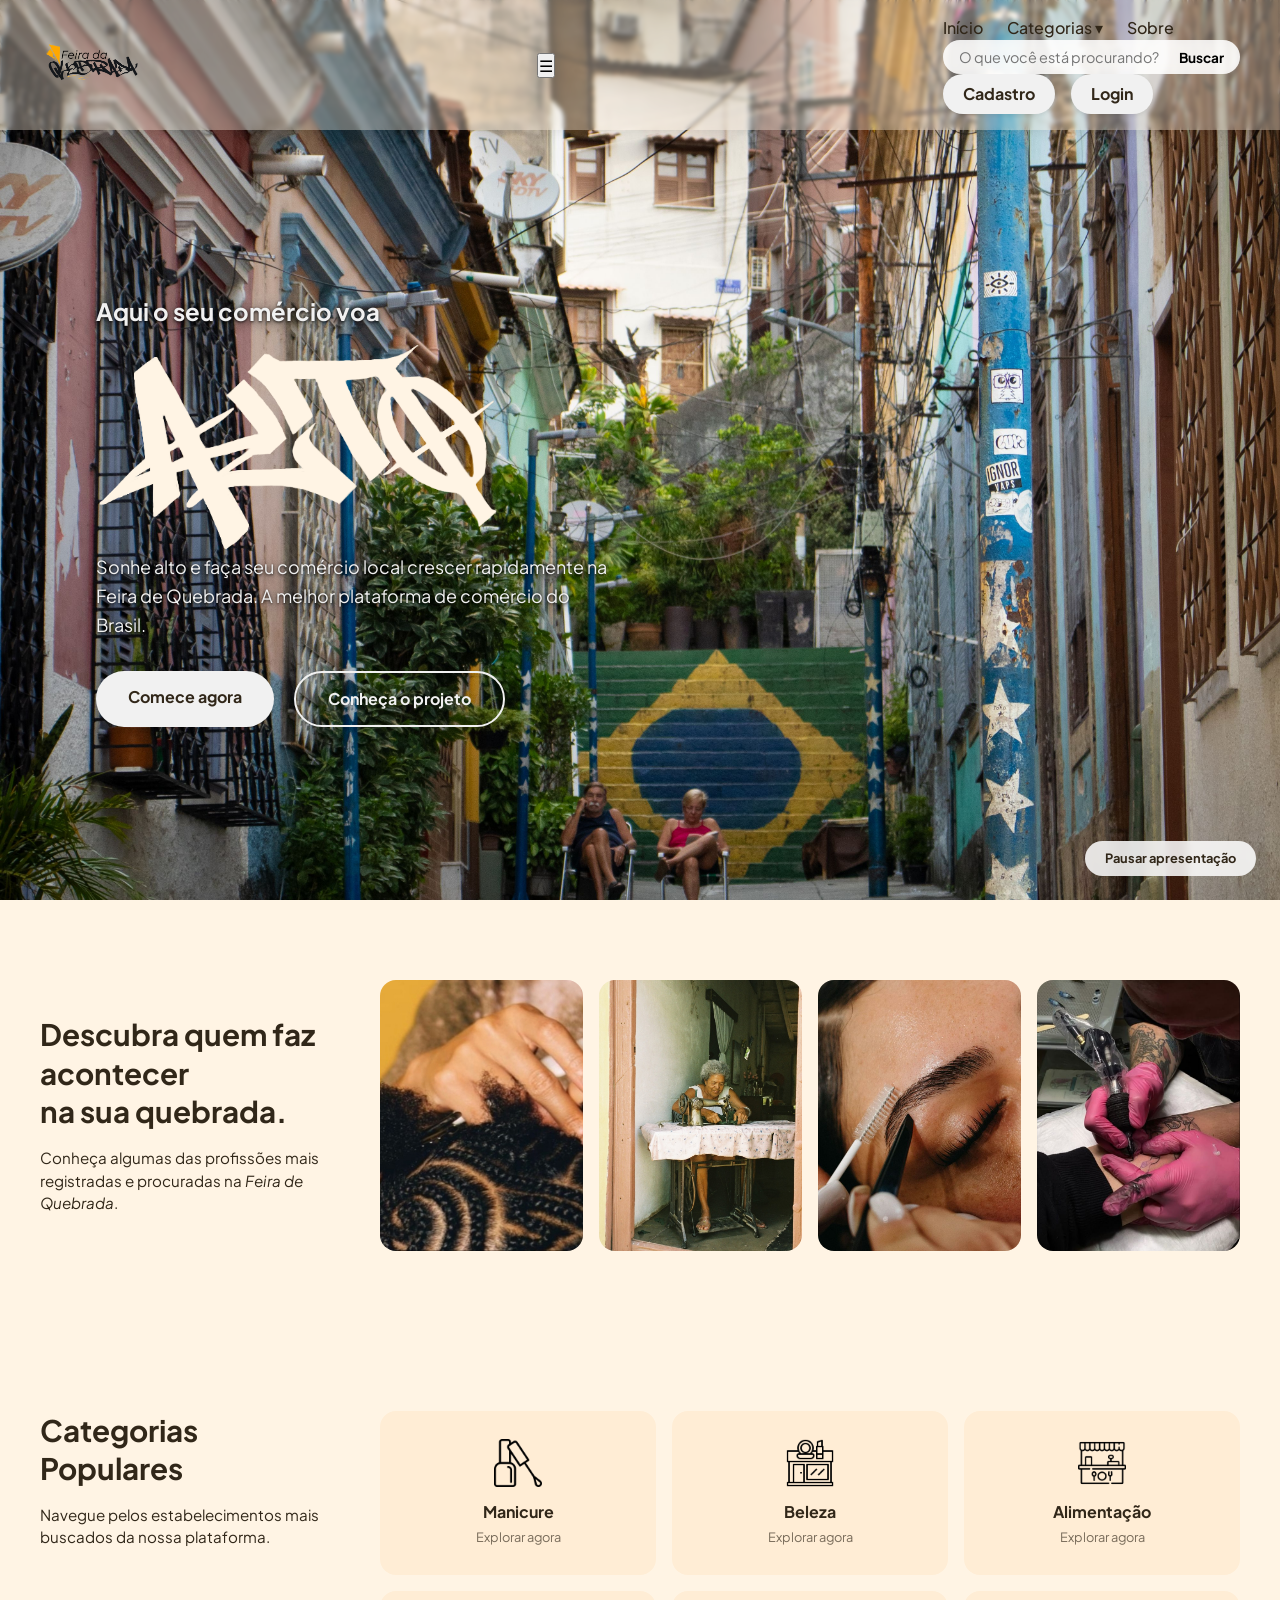
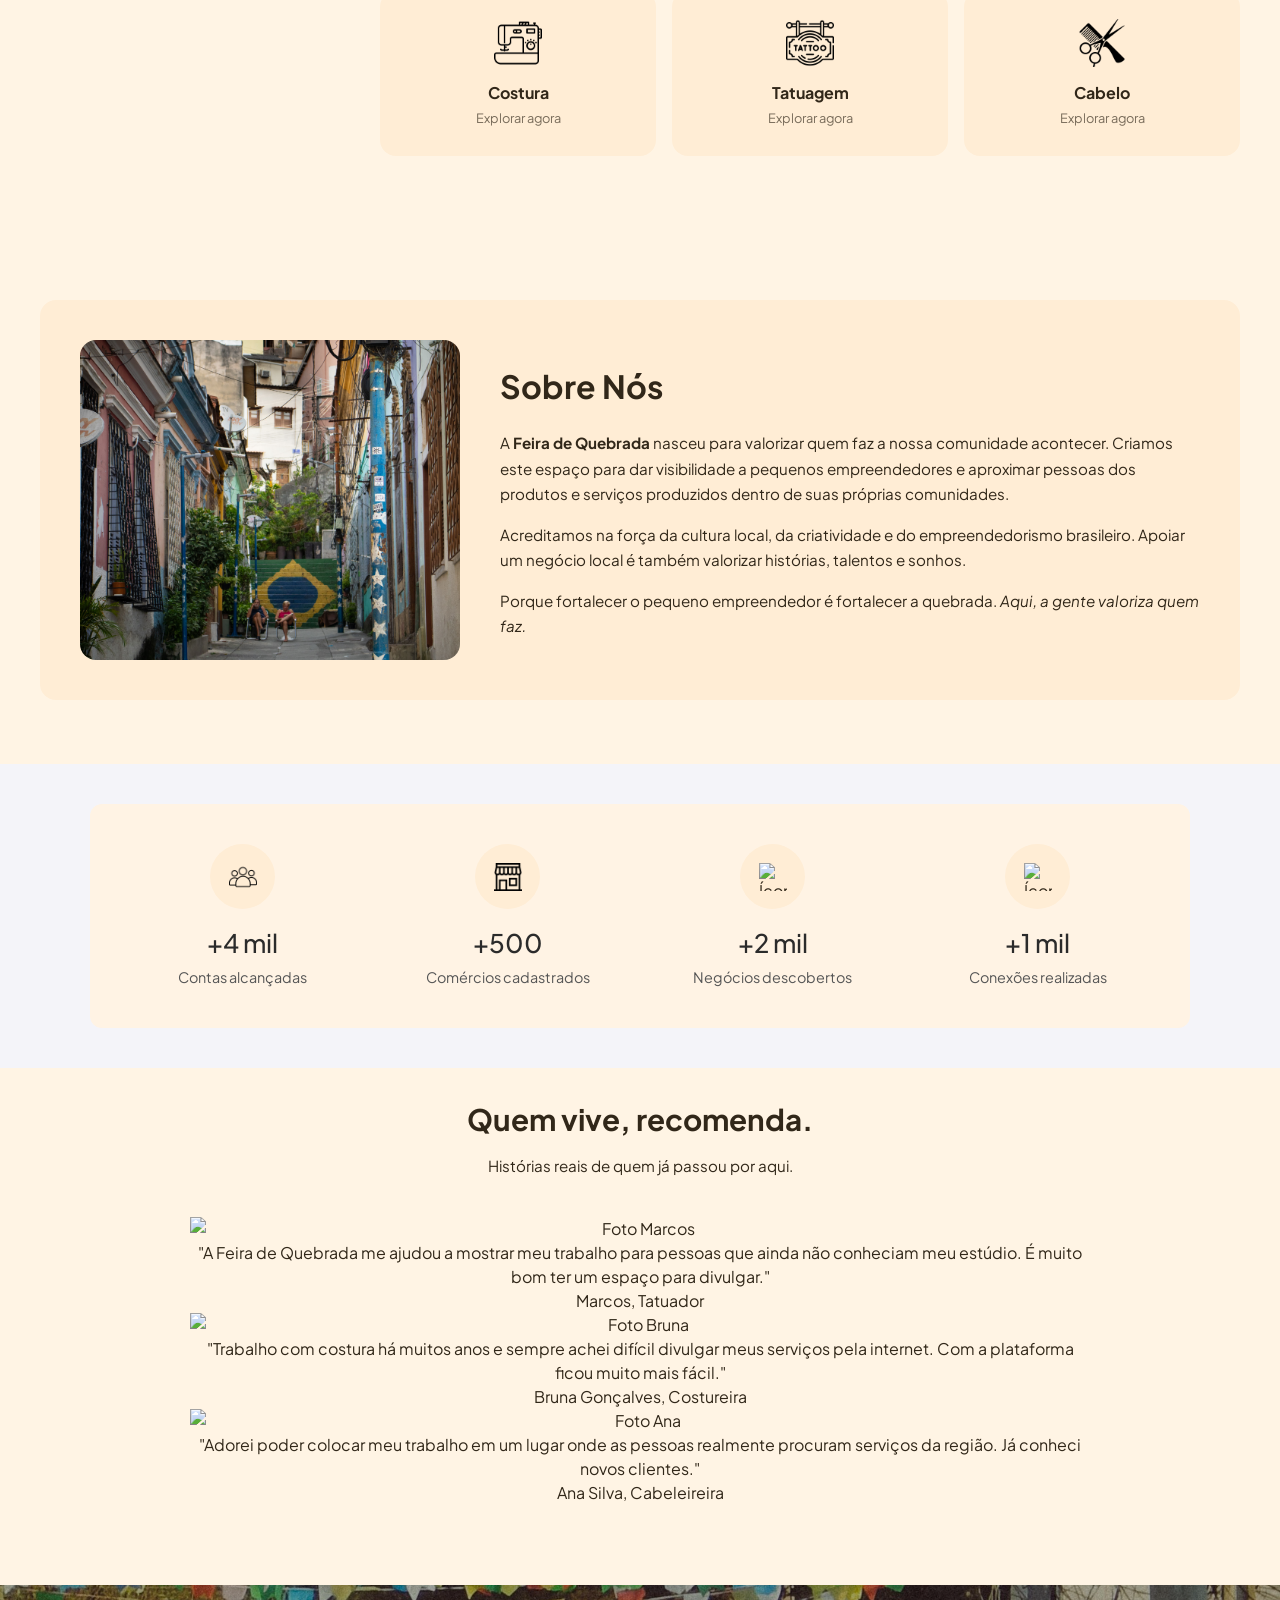
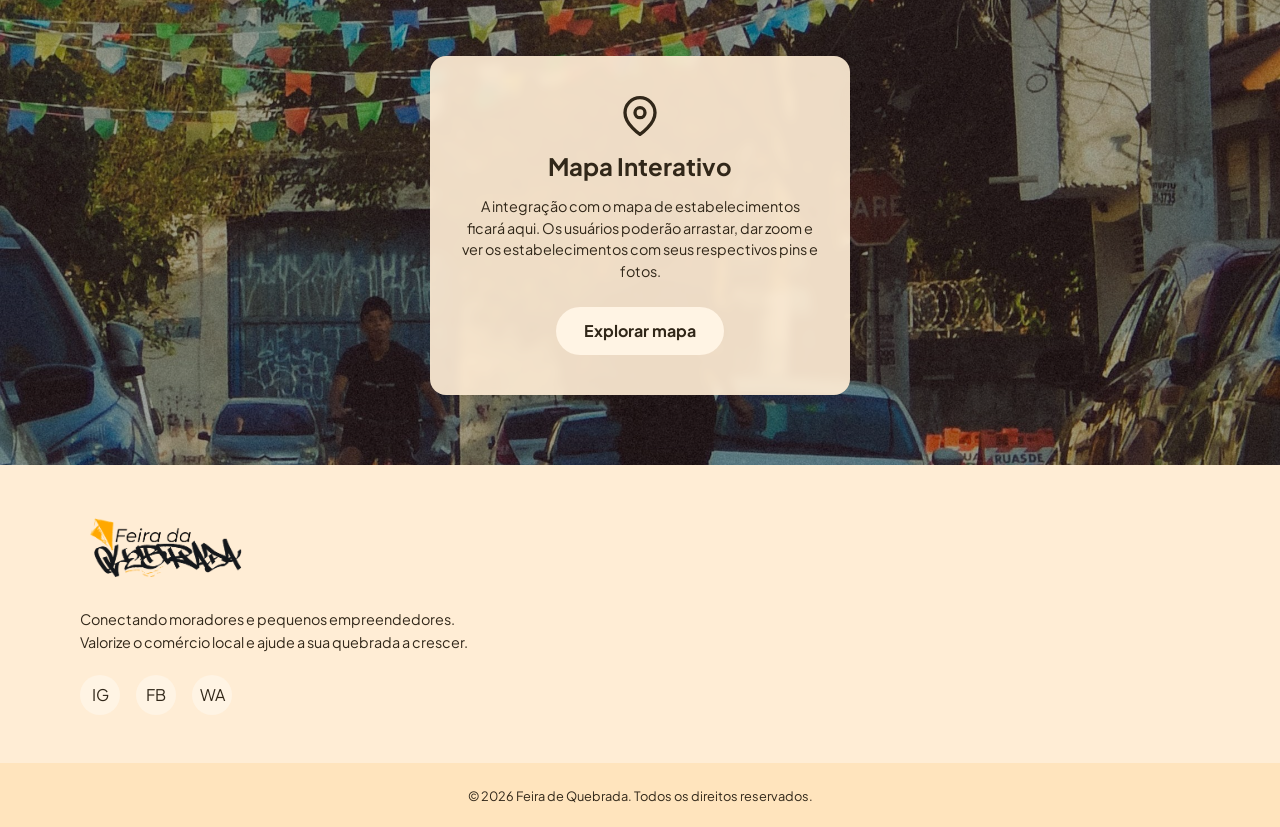
==== commit b1ff1b6f: "Prévia das novas seções" ====
--- a/index.html
+++ b/index.html
@@ -244,10 +244,9 @@
             </div>
         </section>
 
-        <!-- Seção 5: Dados Estatísticos -->
+         <!-- Seção 5: Dados Estatísticos -->
         <div class="container-dados">
             <section class="dados">
-                <!-- NOTA TÉCNICA: Verifique se a imagem lupa.png existe na pasta imagens/ -->
                 <div class="contas">
                     <div class="icone-bg">
                         <img src="imagens/pessoas.png" alt="Ícone de Contas Alcançadas">
@@ -257,4 +256,100 @@
                 </div>
                 <div class="contas">
                     <div class="icone-bg">
-                        <img src="imagens/comprar.png" alt="Ícone de Comércios">+                        <img src="imagens/comprar.png" alt="Ícone de Comércios">
+                    </div>
+                    <h3>+500</h3>
+                    <p>Comércios cadastrados</p>
+                </div>
+                <div class="contas">
+                    <div class="icone-bg">
+                        <img src="imagens/lupa.png" alt="Ícone de Buscas">
+                    </div>
+                    <h3>+2 mil</h3>
+                    <p>Negócios descobertos</p>
+                </div>
+                <div class="contas">
+                    <div class="icone-bg">
+                        <img src="imagens/aperto.png" alt="Ícone de Conexões">
+                    </div>
+                    <h3>+1 mil</h3>
+                    <p>Conexões realizadas</p>
+                </div>
+            </section>
+        </div>
+
+        <!-- NOVO: Seção 6: Depoimentos (Quem vive, recomenda) -->
+        <section class="secao-categorias" style="padding-top: 2rem;">
+            <div class="categorias-container" style="grid-template-columns: 1fr; text-align: center; max-width: 900px;">
+                <header class="categorias-cabecalho">
+                    <h2>Quem vive, recomenda.</h2>
+                    <p>Histórias reais de quem já passou por aqui.</p>
+                </header>
+                
+                <ul class="depoimentos-lista" role="list">
+                    <li class="depoimento-card">
+                        <img src="https://images.pexels.com/photos/1222271/pexels-photo-1222271.jpeg" alt="Foto Marcos">
+                        <p>"A Feira de Quebrada me ajudou a mostrar meu trabalho para pessoas que ainda não conheciam meu estúdio. É muito bom ter um espaço para divulgar."</p>
+                        <span>Marcos, Tatuador</span>
+                    </li>
+                    <li class="depoimento-card">
+                        <img src="https://images.pexels.com/photos/1181686/pexels-photo-1181686.jpeg" alt="Foto Bruna">
+                        <p>"Trabalho com costura há muitos anos e sempre achei difícil divulgar meus serviços pela internet. Com a plataforma ficou muito mais fácil."</p>
+                        <span>Bruna Gonçalves, Costureira</span>
+                    </li>
+                    <li class="depoimento-card">
+                        <img src="https://images.pexels.com/photos/774909/pexels-photo-774909.jpeg" alt="Foto Ana">
+                        <p>"Adorei poder colocar meu trabalho em um lugar onde as pessoas realmente procuram serviços da região. Já conheci novos clientes."</p>
+                        <span>Ana Silva, Cabeleireira</span>
+                    </li>
+                </ul>
+            </div>
+        </section>
+
+        <!-- Seção 7: Mapa Interativo -->
+        <section class="secao-mapa" aria-labelledby="titulo-mapa">
+            <div class="mapa-card">
+                <div class="mapa-icone">
+                    <svg width="40" height="40" viewBox="0 0 24 24" fill="none" stroke="currentColor" stroke-width="2" stroke-linecap="round" stroke-linejoin="round">
+                        <path d="M21 10c0 7-9 13-9 13s-9-6-9-13a9 9 0 0 1 18 0z"></path>
+                        <circle cx="12" cy="10" r="3"></circle>
+                    </svg>
+                </div>
+                <h2 id="titulo-mapa">Mapa Interativo</h2>
+                <p>A integração com o mapa de estabelecimentos ficará aqui. Os usuários poderão arrastar, dar zoom e ver os estabelecimentos com seus respectivos pins e fotos.</p>
+                <!-- Link corrigido para a pasta pages/ -->
+                <a href="pages/mapa.html" class="btn-mapa">Explorar mapa</a>
+            </div>
+        </section>
+
+    </main>
+
+    <!-- ========================================== -->
+    <!-- RODAPÉ                                     -->
+    <!-- ========================================== -->
+    <footer class="rodape-principal">
+        <div class="rodape-container">
+            <div class="rodape-marca">
+                <a href="#" class="rodape-logo-link">
+                    <img src="imagens/logo.png" alt="Logo Feira de Quebrada" width="180">
+                </a>
+                <p>
+                    Conectando moradores e pequenos empreendedores. Valorize o comércio
+                    local e ajude a sua quebrada a crescer.
+                </p>
+                <nav class="rodape-redes" aria-label="Redes sociais">
+                    <ul>
+                        <li><a href="#" aria-label="Instagram">IG</a></li>
+                        <li><a href="#" aria-label="Facebook">FB</a></li>
+                        <li><a href="#" aria-label="WhatsApp">WA</a></li>
+                    </ul>
+                </nav>
+            </div>
+        </div>
+        <div class="rodape-copyright">
+            <small>&copy; 2026 Feira de Quebrada. Todos os direitos reservados.</small>
+        </div>
+    </footer>
+
+</body>
+</html>
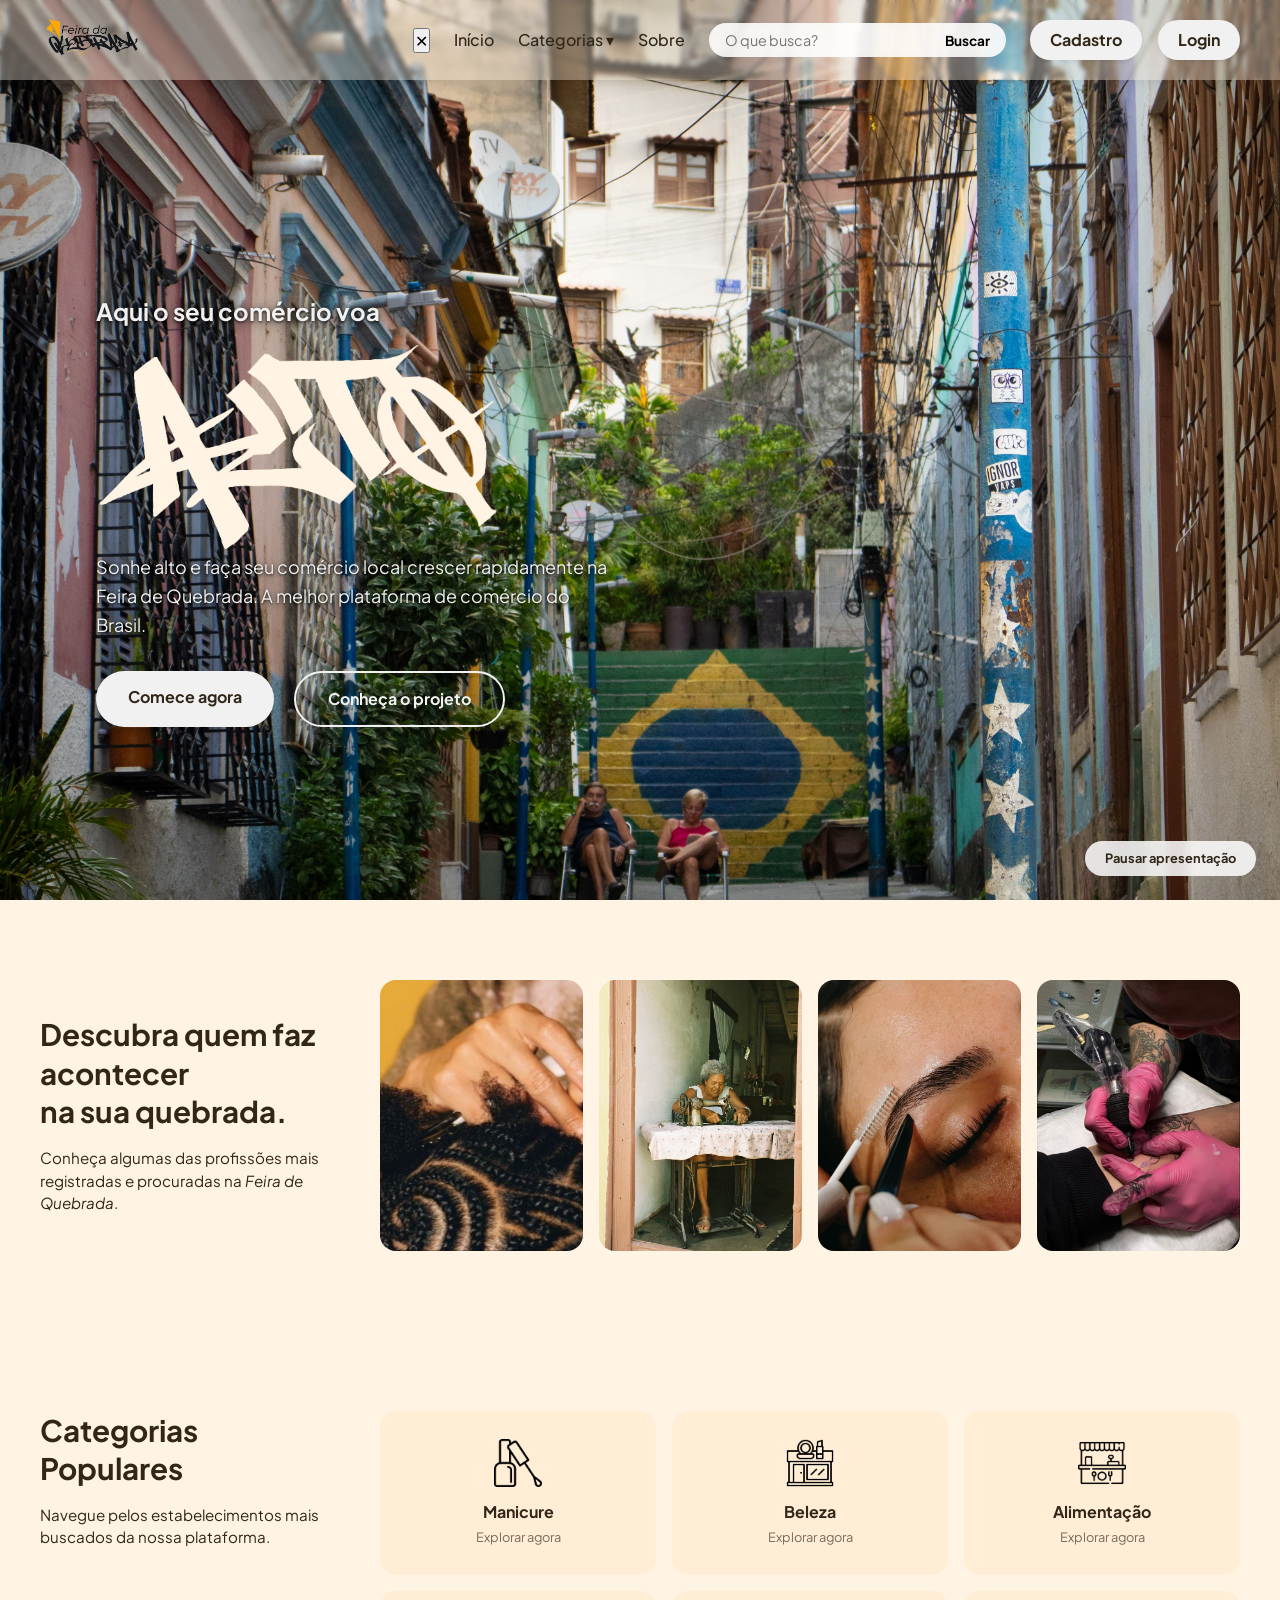
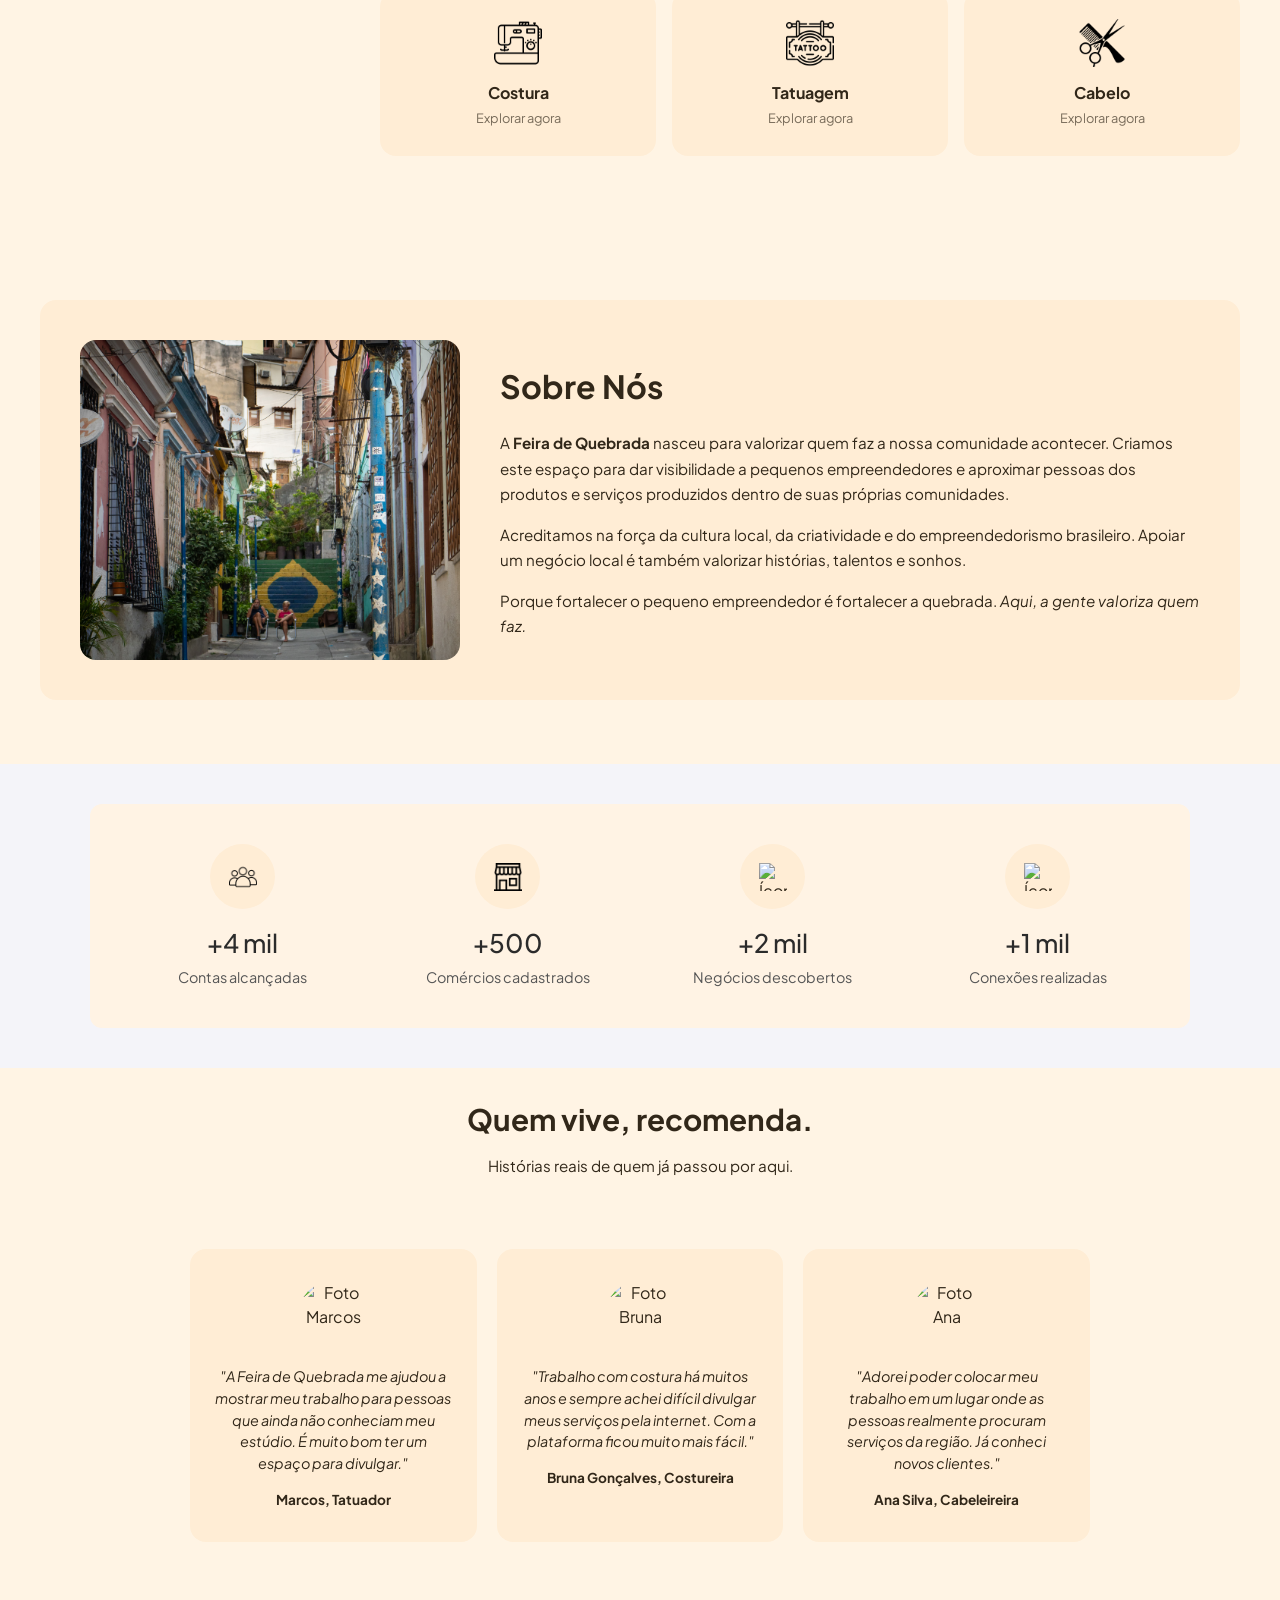
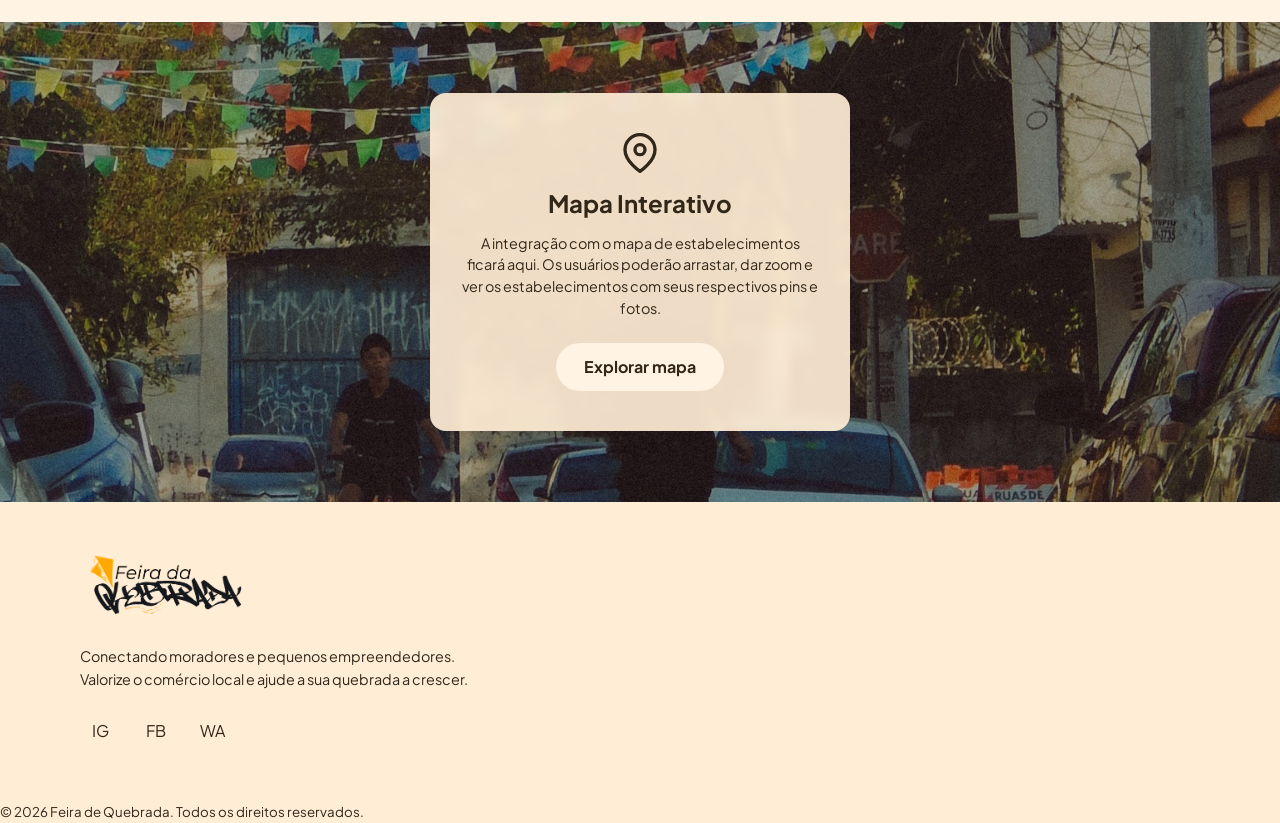
==== commit c3b3d3b2: "Melhoria do menu sanduíche" ====
--- a/index.html
+++ b/index.html
@@ -56,27 +56,34 @@
             <img src="imagens/logo.png" alt="Logo da Feira de Quebrada">
         </a>
 
-        <!-- NOVO: Botão do menu sanduíche (visível apenas no celular) -->
+        <!-- Botão do menu sanduíche (visível apenas no celular) -->
         <button id="btn-menu-mobile" class="btn-menu-mobile" aria-label="Abrir menu">☰</button>
 
-        <!-- NOVO: Container que vai aparecer/desaparecer no mobile -->
+        <!-- NOVO: Overlay escuro que fica atrás do menu -->
+        <div id="overlay-menu" class="overlay-menu"></div>
+
+        <!-- Container do menu lateral (Off-canvas) -->
         <div id="menu-colapsavel" class="menu-colapsavel">
+            
+            <!-- NOVO: Botão Fechar (X) -->
+            <button id="btn-fechar-menu" class="btn-fechar-menu" aria-label="Fechar menu">✕</button>
+
             <nav aria-label="Navegação principal">
                 <ul>
                     <li><a href="index.html">Início</a></li>
-                    <!-- Menu Dropdown de Categorias -->
+                    
                     <li class="menu-dropdown">
                         <a href="#" id="btn-categorias" aria-expanded="false" aria-controls="lista-categorias">Categorias ▾</a>
                         <ul id="lista-categorias" class="dropdown-balao escondido">
                             <li><a href="pages/filtro.html?categoria=alimentacao">Alimentação</a></li>
-                            <li><a href="pages/filtro.html?categoria=assistencia">Assistência Técnica</a></li>
+                            <li><a href="pages/filtro.html?categoria=assistencia">Assistência Téc.</a></li>
                             <li><a href="pages/filtro.html?categoria=beleza">Beleza</a></li>
                             <li><a href="pages/filtro.html?categoria=cabelo">Cabelo</a></li>
                             <li><a href="pages/filtro.html?categoria=costura">Costura</a></li>
-                            <li><a href="pages/filtro.html?categoria=festas">Festas e Eventos</a></li>
-                            <li><a href="pages/filtro.html?categoria=fretes">Fretes e Entregas</a></li>
+                            <li><a href="pages/filtro.html?categoria=festas">Festas</a></li>
+                            <li><a href="pages/filtro.html?categoria=fretes">Fretes</a></li>
                             <li><a href="pages/filtro.html?categoria=manicure">Manicure</a></li>
-                            <li><a href="pages/filtro.html?categoria=obras">Obras e Reformas</a></li>
+                            <li><a href="pages/filtro.html?categoria=obras">Obras</a></li>
                             <li><a href="pages/filtro.html?categoria=tatuagem">Tatuagem</a></li>
                         </ul>
                     </li>
@@ -86,7 +93,7 @@
 
             <search>
                 <form role="search">
-                    <input type="search" placeholder="O que você está procurando?" aria-label="Buscar produtos ou serviços">
+                    <input type="search" placeholder="O que busca?" aria-label="Buscar produtos ou serviços">
                     <button type="submit">Buscar</button>
                 </form>
             </search>
--- a/styles/styleinicio.css
+++ b/styles/styleinicio.css
@@ -91,7 +91,7 @@
 }
 
 /* ==========================================
- * 2. CABEÇALHO (HEADER)
+ * 2. CABEÇALHO (HEADER) E MENU SANDUÍCHE
  * ========================================== */
 header.cabecalho-principal {
     position: fixed;
@@ -109,122 +109,156 @@
     -webkit-backdrop-filter: blur(2px);
     box-shadow: 0 2px 10px rgba(0, 0, 0, 0.08);
     transition: background-color var(--transicao-padrao), backdrop-filter var(--transicao-padrao);
-
-    &.header-escuro {
-        background-color: rgba(49, 39, 25, 0.85);
-        backdrop-filter: blur(10px);
-        -webkit-backdrop-filter: blur(10px);
-    }
-
-    &.header-escuro nav a { color: var(--cor-branco-puro); }
-    &.header-escuro nav a:hover { color: var(--cor-bege-destaque); }
-    
-    &.header-escuro a:focus-visible,
-    &.header-escuro button:focus-visible,
-    &.header-escuro input:focus-visible {
-        outline-color: var(--cor-branco-puro);
-    }
-
-    & .logo img {
-        height: 48px;
-        width: auto;
-        object-fit: contain;
-    }
-
-    & nav ul {
+    flex-wrap: wrap; /* Permite que o menu desça no mobile */
+}
+
+/* Botão do menu escondido no Desktop */
+.btn-menu-mobile {
+    display: none;
+    background: transparent;
+    border: none;
+    font-size: 1.8rem;
+    color: var(--cor-texto-primario);
+    cursor: pointer;
+}
+
+.menu-colapsavel {
+    display: flex;
+    align-items: center;
+    gap: 1.5rem;
+    width: 100%;
+    justify-content: flex-end;
+    flex: 1; /* Ocupa o espaço restante ao lado da logo */
+}
+
+header.cabecalho-principal.header-escuro {
+    background-color: rgba(49, 39, 25, 0.85);
+    backdrop-filter: blur(10px);
+    -webkit-backdrop-filter: blur(10px);
+}
+
+header.cabecalho-principal.header-escuro nav a { color: var(--cor-branco-puro); }
+header.cabecalho-principal.header-escuro nav a:hover { color: var(--cor-bege-destaque); }
+header.cabecalho-principal.header-escuro .btn-menu-mobile { color: var(--cor-branco-puro); } /* Menu branco no escuro */
+
+header.cabecalho-principal.header-escuro a:focus-visible,
+header.cabecalho-principal.header-escuro button:focus-visible,
+header.cabecalho-principal.header-escuro input:focus-visible {
+    outline-color: var(--cor-branco-puro);
+}
+
+.logo img {
+    height: 48px;
+    width: auto;
+    object-fit: contain;
+}
+
+header.cabecalho-principal nav ul {
+    display: flex;
+    gap: 1.5rem;
+}
+
+header.cabecalho-principal nav a {
+    font-weight: 500;
+    color: var(--cor-texto-primario);
+    transition: color var(--transicao-padrao);
+}
+
+header.cabecalho-principal nav a:hover {
+    color: var(--cor-texto-primario);
+    opacity: 0.7;
+}
+
+header.cabecalho-principal form[role="search"] {
+    display: flex;
+    align-items: center;
+    background-color: rgba(255, 255, 255, 0.85);
+    border-radius: 9999px;
+    padding: 0.5rem 1rem;
+    backdrop-filter: blur(4px);
+    -webkit-backdrop-filter: blur(4px);
+}
+
+header.cabecalho-principal form[role="search"] input {
+    border: none;
+    background: transparent;
+    font-size: 0.9rem;
+    width: 220px;
+}
+
+header.cabecalho-principal form[role="search"] button {
+    border: none;
+    background: transparent;
+    cursor: pointer;
+    font-size: 0.85rem;
+    font-weight: 700;
+}
+
+/* AJUSTE DOS BOTÕES DE LOGIN E CADASTRO */
+.auth-acoes {
+    display: flex;
+    align-items: center;
+    gap: 1rem;
+}
+
+.auth-acoes .btn-link {
+    background-color: var(--cor-branco-puro);
+    color: var(--cor-texto-primario) !important;
+    padding: 0.5rem 1.25rem;
+    border-radius: 9999px;
+    font-weight: 700;
+    box-shadow: 0 2px 4px rgba(0, 0, 0, 0.08);
+    transition: transform var(--transicao-padrao), box-shadow var(--transicao-padrao);
+}
+
+.auth-acoes .btn-link:hover {
+    transform: translateY(-2px);
+    box-shadow: 0 4px 8px rgba(0, 0, 0, 0.12);
+}
+
+/* COMPORTAMENTO DO HEADER NO MOBILE */
+@media (max-width: 900px) {
+    header.cabecalho-principal {
+        padding: 1rem;
+    }
+
+    .btn-menu-mobile {
+        display: block; /* Mostra o botão hambúrguer no celular */
+    }
+
+    .menu-colapsavel {
+        display: none; /* Esconde o menu por padrão no celular */
+        flex-direction: column;
+        width: 100%;
+        background-color: var(--cor-fundo-creme);
+        padding: 1.5rem 0;
+        border-radius: 12px;
+        margin-top: 1rem;
+        gap: 1.5rem;
+    }
+
+    /* O script JS adiciona esta classe para mostrar o menu */
+    .menu-colapsavel.aberto {
         display: flex;
-        gap: 1.5rem;
-    }
-
-    & nav a {
-        font-weight: 500;
-        color: var(--cor-texto-primario);
-        transition: color var(--transicao-padrao);
-    }
-
-    & nav a:hover {
-        color: var(--cor-texto-primario);
-        opacity: 0.7;
-    }
-
-    & form[role="search"] {
-        display: flex;
-        align-items: center;
-        background-color: rgba(255, 255, 255, 0.85);
-        border-radius: 9999px;
-        padding: 0.5rem 1rem;
-        backdrop-filter: blur(4px);
-        -webkit-backdrop-filter: blur(4px);
-    }
-
-    & form[role="search"] input {
-        border: none;
-        background: transparent;
-        font-size: 0.9rem;
-        width: 220px;
-    }
-
-    & form[role="search"] button {
-        border: none;
-        background: transparent;
-        cursor: pointer;
-        font-size: 0.85rem;
-        font-weight: 700;
-    }
-
-    /* ==========================================
-     * AJUSTE DOS BOTÕES DE LOGIN E CADASTRO
-     * ========================================== */
-    & .auth-acoes {
-        display: flex;
+    }
+
+    header.cabecalho-principal form[role="search"] {
+        order: 3;
+        width: 90%;
+        justify-content: center;
+    }
+
+    header.cabecalho-principal form[role="search"] input {
+        width: 100%;
+        flex: 1;
+    }
+
+    header.cabecalho-principal nav ul {
+        flex-direction: column;
         align-items: center;
         gap: 1rem;
     }
-
-    /* Aplica o fundo e padroniza a cor do texto para AMBOS os botões */
-    & .auth-acoes .btn-link {
-        background-color: var(--cor-branco-puro);
-        color: var(--cor-texto-primario) !important; /* Força o texto escuro mesmo quando o cabeçalho muda de cor */
-        padding: 0.5rem 1.25rem;
-        border-radius: 9999px;
-        font-weight: 700;
-        box-shadow: 0 2px 4px rgba(0, 0, 0, 0.08);
-        transition: transform var(--transicao-padrao), box-shadow var(--transicao-padrao);
-    }
-
-    /* Efeito de elevação ao passar o rato (hover) */
-    & .auth-acoes .btn-link:hover {
-        transform: translateY(-2px);
-        box-shadow: 0 4px 8px rgba(0, 0, 0, 0.12);
-    }
-
-    @media (max-width: 900px) {
-        & form[role="search"] {
-            order: 3;
-            width: 100%;
-            justify-content: center;
-        }
-        & form[role="search"] input {
-            width: 100%;
-            flex: 1;
-        }
-    }
-
-    @media (max-width: 640px) {
-        flex-direction: column;
-        align-items: stretch;
-        padding: 1rem 1.25rem;
-
-        & nav ul {
-            flex-wrap: wrap;
-            justify-content: center;
-        }
-        & .auth-acoes {
-            justify-content: center;
-        }
-    }
-}
-
+}
 
 /* ==========================================
  * 3. MENU DROPDOWN (BALÃO DE CATEGORIAS)
@@ -282,6 +316,20 @@
     opacity: 1 !important;
 }
 
+/* Mobile dropdown (centro) */
+@media (max-width: 900px) {
+    .dropdown-balao {
+        left: 50%;
+        transform: translateX(-50%);
+    }
+    .dropdown-balao.escondido {
+        transform: translate(-50%, -10px);
+    }
+    .dropdown-balao.mostrar {
+        transform: translate(-50%, 0);
+    }
+}
+
 /* ==========================================
  * 4. SEÇÃO HERO (CARROSSEL)
  * ========================================== */
@@ -294,10 +342,6 @@
     padding-top: 120px;
     overflow: hidden;
     background-color: var(--cor-fundo-creme);
-}
-
-@media (max-width: 640px) {
-    .hero-carrossel { padding-top: 160px; }
 }
 
 .carrossel-slides {
@@ -405,6 +449,20 @@
     box-shadow: 0 6px 12px rgba(0, 0, 0, 0.12);
 }
 
+@media (max-width: 900px) {
+    .hero-carrossel { padding-top: 150px; } /* Ajuste pelo menu mobile */
+    .hero-conteudo {
+        margin-left: 0;
+        padding: 1.5rem;
+        text-align: center;
+    }
+    .hero-botoes {
+        flex-direction: column;
+        gap: 1rem;
+        align-items: stretch;
+    }
+}
+
 /* ==========================================
  * 5. SEÇÃO DE PROFISSÕES
  * ========================================== */
@@ -461,10 +519,28 @@
     transform: scale(1.05);
 }
 
+/* ATUALIZAÇÃO PARA DESIGN DO FIGMA (ROLAGEM HORIZONTAL NO MOBILE) */
 @media (max-width: 900px) {
-    .profissoes-container { grid-template-columns: 1fr; }
-    .profissoes-galeria { flex-wrap: wrap; }
-    .galeria-item { flex-basis: calc(50% - 0.5rem); }
+    .profissoes-container { 
+        grid-template-columns: 1fr; 
+    }
+    
+    .profissoes-galeria {
+        flex-wrap: nowrap;
+        overflow-x: auto;
+        padding-bottom: 15px;
+        scroll-snap-type: x mandatory;
+        gap: 15px;
+    }
+    
+    .profissoes-galeria::-webkit-scrollbar {
+        display: none; /* Esconde a barra de rolagem */
+    }
+    
+    .galeria-item { 
+        flex: 0 0 75%; /* Ocupa 75% do ecrã, mostrando a ponta da próxima */
+        scroll-snap-align: center;
+    }
 }
 
 /* ==========================================
@@ -523,7 +599,8 @@
 
 @media (max-width: 900px) {
     .categorias-container { grid-template-columns: 1fr; }
-    .categorias-lista { grid-template-columns: repeat(2, 1fr); }
+    .categorias-lista { grid-template-columns: repeat(2, 1fr); gap: 15px; } /* Grid 2x2 no mobile */
+    .categoria-card a { padding: 1.25rem 0.5rem; }
 }
 
 /* ==========================================
@@ -626,8 +703,75 @@
     font-weight: 400;
 }
 
-/* ==========================================
- * 9. SEÇÃO DO MAPA INTERATIVO (CHAMADA)
+/* ATUALIZAÇÃO PARA DESIGN DO FIGMA (GRELHA 2x2 NO MOBILE) */
+@media (max-width: 768px) {
+    .dados {
+        display: grid;
+        grid-template-columns: repeat(2, 1fr);
+        gap: 25px 15px;
+    }
+}
+
+/* ==========================================
+ * 9. DEPOIMENTOS (QUEM VIVE RECOMENDA)
+ * ========================================== */
+.depoimentos-lista {
+    display: flex;
+    gap: 20px;
+    margin-top: 2rem;
+}
+
+.depoimento-card {
+    flex: 1;
+    background: var(--cor-card-bege);
+    padding: 2rem 1.5rem;
+    border-radius: var(--raio-borda-padrao);
+    display: flex;
+    flex-direction: column;
+    align-items: center;
+    gap: 15px;
+    text-align: center;
+}
+
+.depoimento-card img {
+    width: 70px;
+    height: 70px;
+    border-radius: 50%;
+    object-fit: cover;
+}
+
+.depoimento-card p {
+    font-size: 0.9rem;
+    font-style: italic;
+    line-height: 1.5;
+}
+
+.depoimento-card span {
+    font-weight: 700;
+    font-size: 0.85rem;
+}
+
+@media (max-width: 900px) {
+    /* Transforma a lista em carrossel no celular */
+    .depoimentos-lista {
+        flex-wrap: nowrap;
+        overflow-x: auto;
+        padding-bottom: 15px;
+        scroll-snap-type: x mandatory;
+    }
+    
+    .depoimentos-lista::-webkit-scrollbar {
+        display: none;
+    }
+
+    .depoimento-card {
+        flex: 0 0 85%;
+        scroll-snap-align: center;
+    }
+}
+
+/* ==========================================
+ * 10. SEÇÃO DO MAPA INTERATIVO (CHAMADA)
  * ========================================== */
 .secao-mapa {
     position: relative;
@@ -635,10 +779,7 @@
     display: flex;
     align-items: center;
     justify-content: center;
-    
-    /* CAMINHO CORRIGIDO: O CSS precisou sair da pasta styles/ e entrar na pasta imagens/ */
     background-image: url('../imagens/bandeirinhas.jpg');
-    
     background-size: cover;
     background-position: center;
     overflow: hidden;
@@ -690,8 +831,15 @@
     box-shadow: 0 6px 12px rgba(0, 0, 0, 0.12);
 }
 
-/* ==========================================
- * 10. RODAPÉ (FOOTER)
+@media (max-width: 768px) {
+    .mapa-card {
+        margin: 0 1.5rem;
+        padding: 2rem 1.5rem;
+    }
+}
+
+/* ==========================================
+ * 11. RODAPÉ (FOOTER)
  * ========================================== */
 .rodape-principal { background-color: var(--cor-card-bege); }
 
@@ -722,20 +870,3 @@
     justify-content: center;
     width: 40px;
     height: 40px;
-    background-color: var(--cor-fundo-creme);
-    border-radius: 50%;
-    transition: transform var(--transicao-padrao);
-}
-
-.rodape-redes a:hover { transform: translateY(-2px); }
-
-.rodape-copyright {
-    background-color: var(--cor-bege-destaque);
-    padding: 1.25rem;
-    text-align: center;
-}
-
-.rodape-copyright small {
-    font-size: 0.8rem;
-    color: var(--cor-texto-secundario);
-}
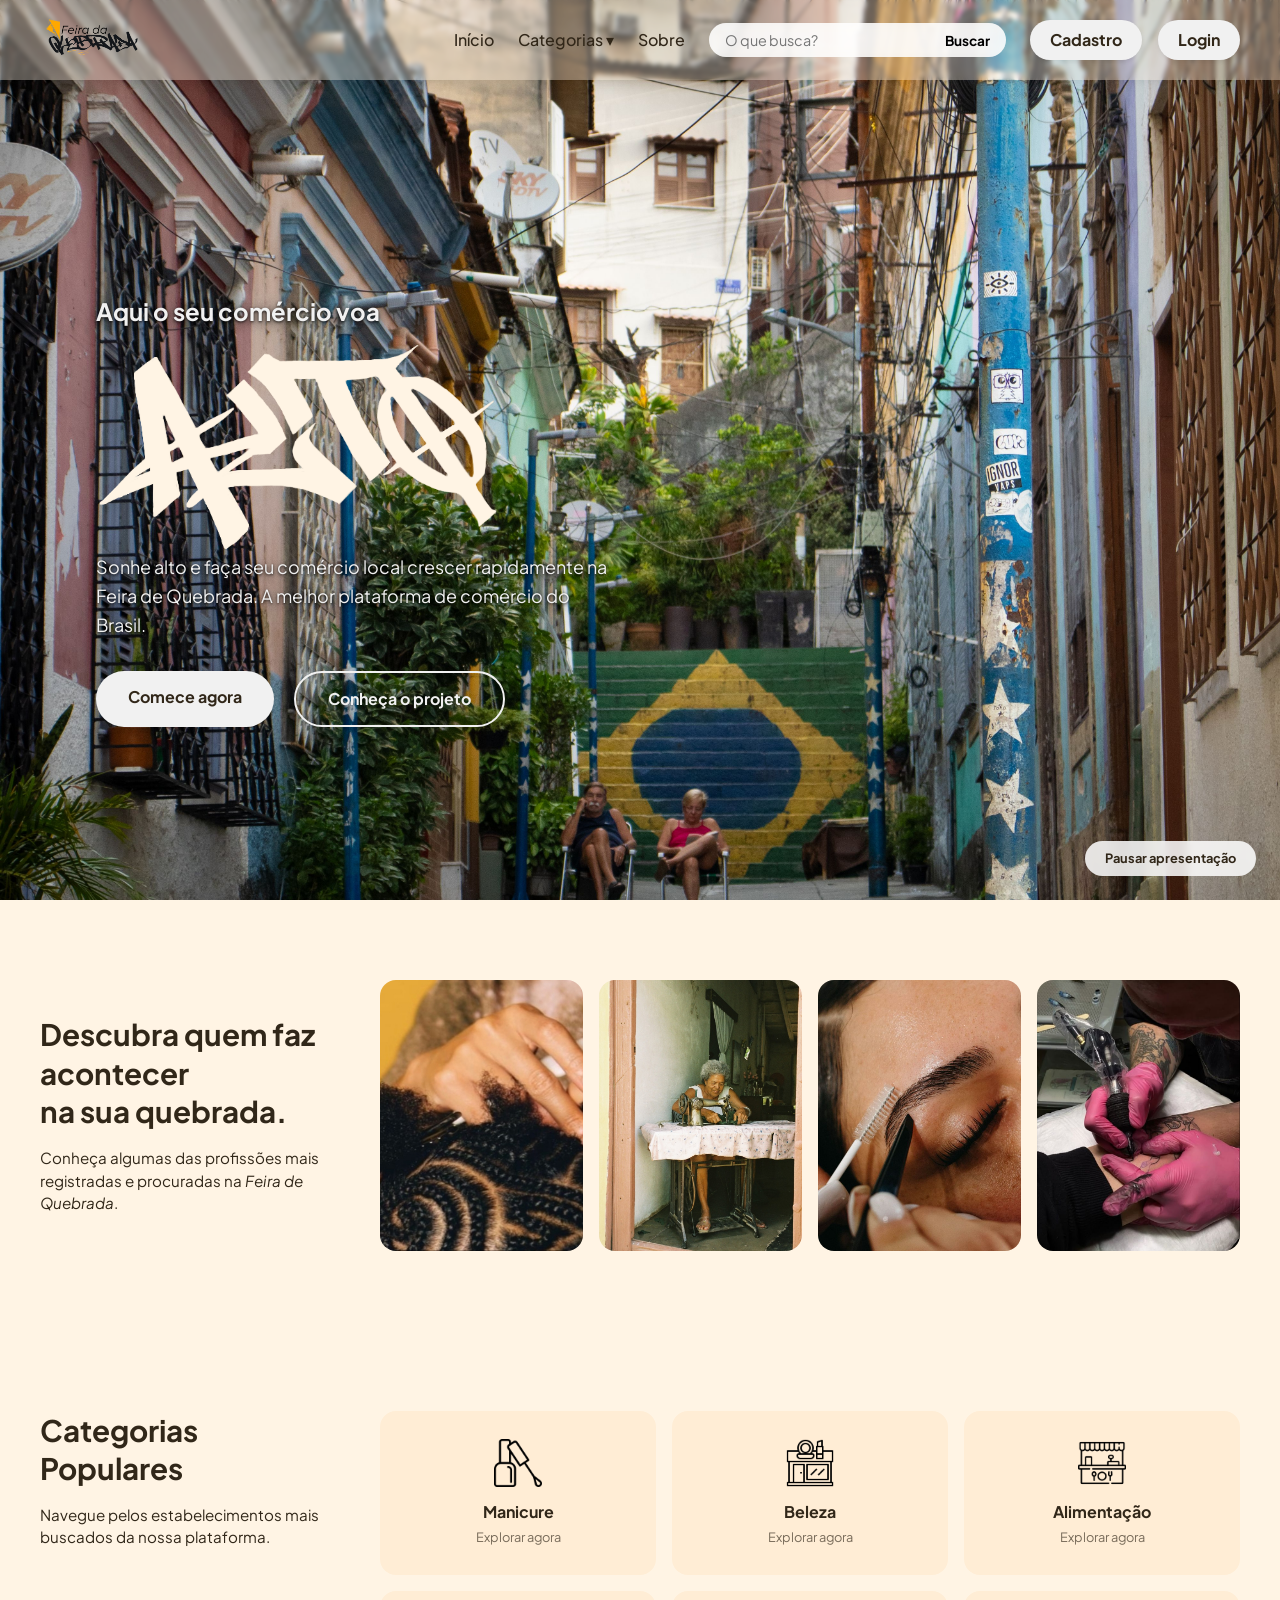
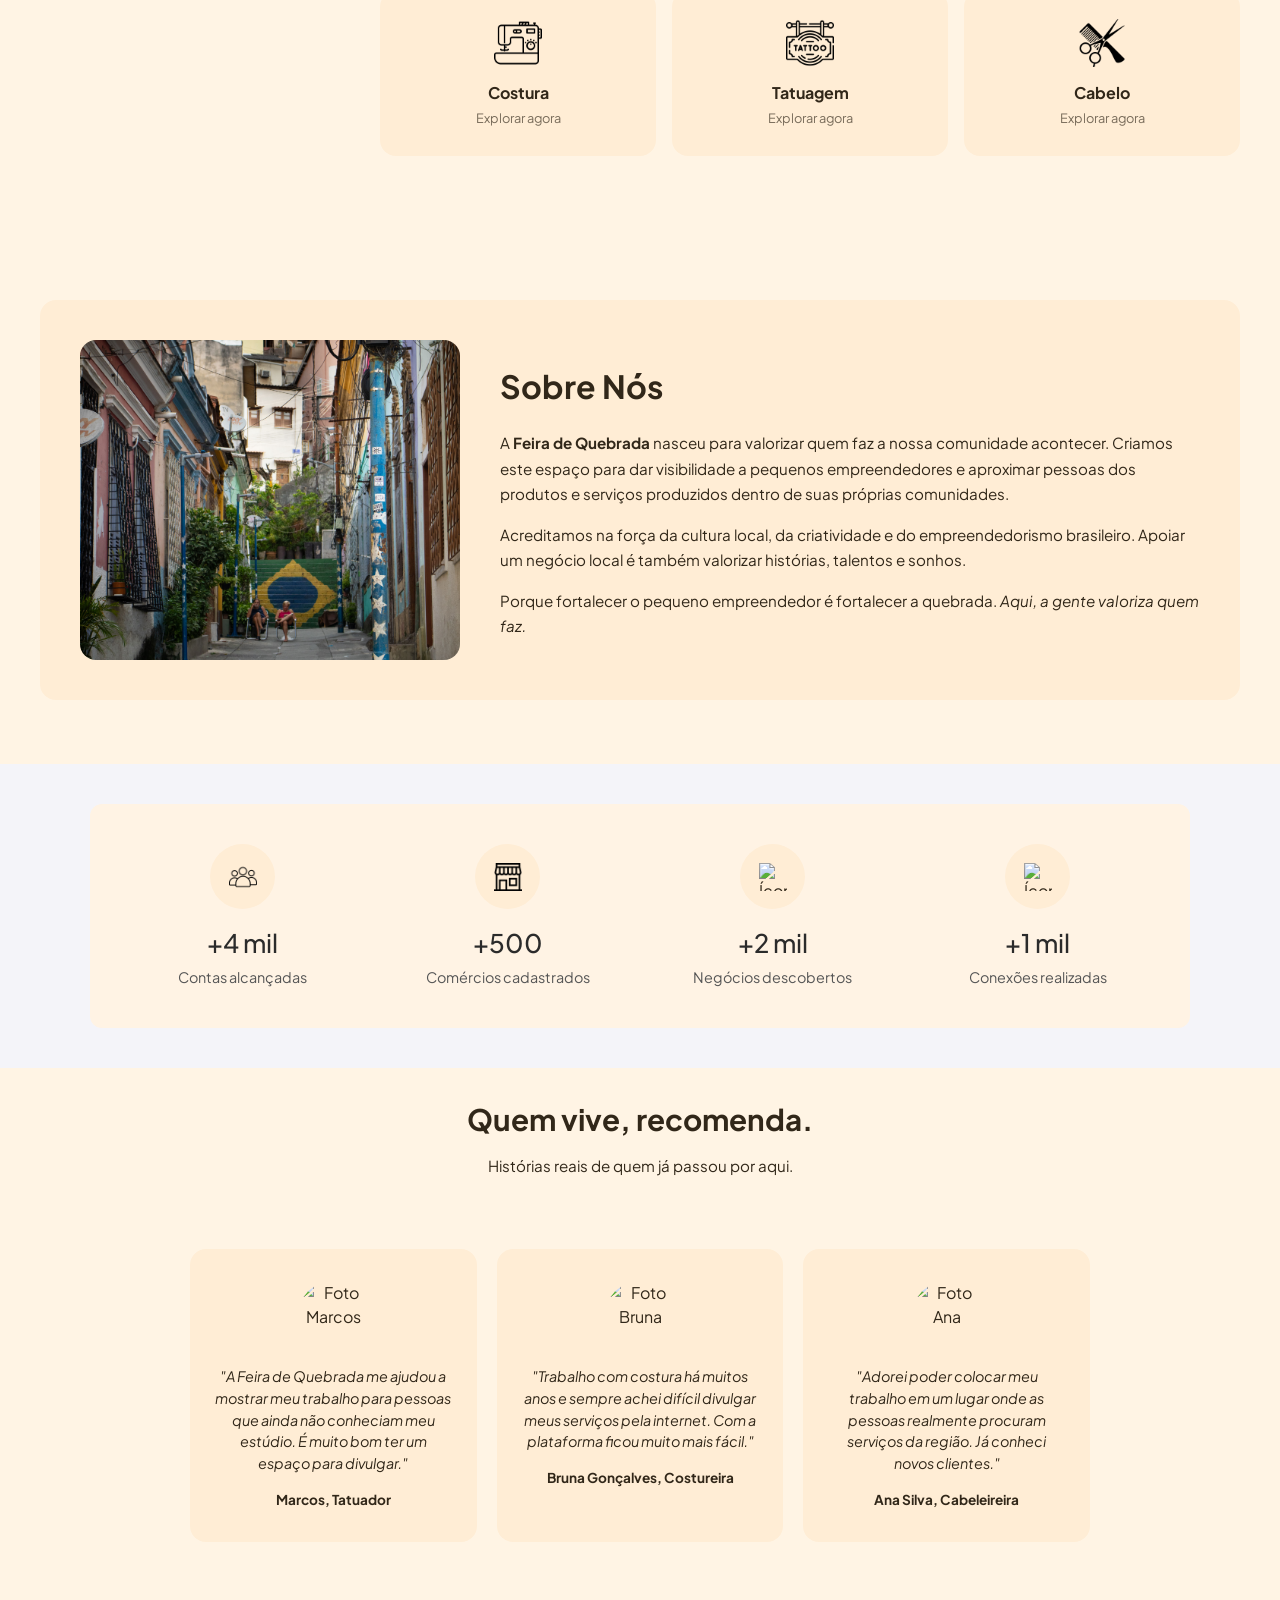
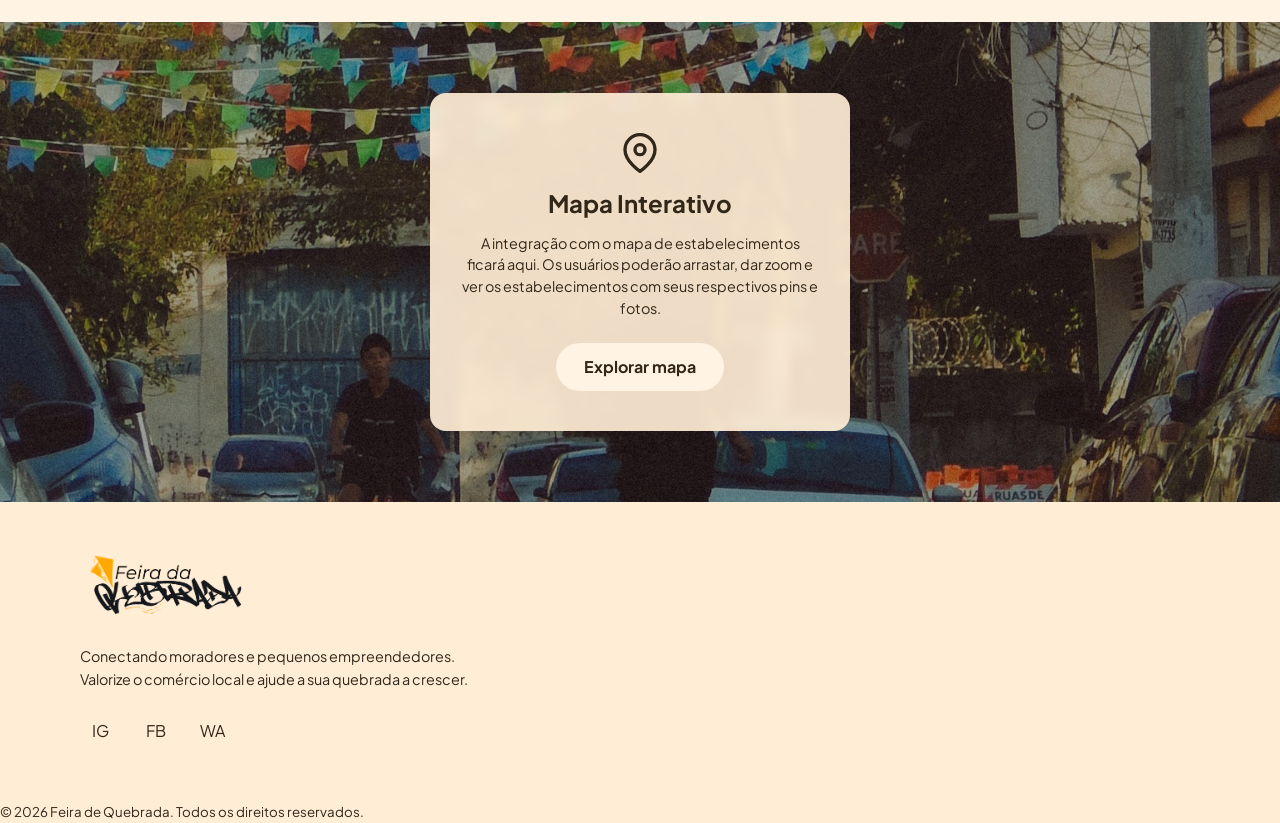
==== commit d20bf91d: "Login e Cadastro adicionado" ====
--- a/index.html
+++ b/index.html
@@ -15,7 +15,6 @@
     <!-- ========================================== -->
     <meta property="og:title" content="Feira de Quebrada">
     <meta property="og:description" content="A plataforma que conecta moradores aos comércios e serviços locais do seu bairro.">
-    <!-- Corrigido para apontar para a pasta imagens/ -->
     <meta property="og:image" content="imagens/capa1.jpeg">
     <meta property="og:type" content="website">
 
@@ -29,19 +28,14 @@
     <!-- ========================================== -->
     <!-- ESTILOS (CSS)                              -->
     <!-- ========================================== -->
-    <!-- Caminhos corrigidos para a pasta styles/ -->
     <link rel="stylesheet" href="styles/styleinicio.css">
     <link rel="stylesheet" href="styles/chat.css">
     <link rel="stylesheet" href="styles/mapa.css">
     
-    <!-- NOTA TÉCNICA: A tag <link> abaixo importava um arquivo .html como se fosse CSS. 
-         Foi removida para evitar erros de renderização e console.
-         <link rel="stylesheet" href="mapa.html"> -->
 
     <!-- ========================================== -->
     <!-- SCRIPTS (JS)                               -->
     <!-- ========================================== -->
-    <!-- Caminhos corrigidos para a pasta scripts/ -->
     <script src="scripts/inicio.js" defer></script>
     <script src="scripts/chat.js" defer></script>
     <script src="scripts/mapa.js" defer></script>
@@ -59,13 +53,13 @@
         <!-- Botão do menu sanduíche (visível apenas no celular) -->
         <button id="btn-menu-mobile" class="btn-menu-mobile" aria-label="Abrir menu">☰</button>
 
-        <!-- NOVO: Overlay escuro que fica atrás do menu -->
+        <!-- Overlay escuro que fica atrás do menu -->
         <div id="overlay-menu" class="overlay-menu"></div>
 
         <!-- Container do menu lateral (Off-canvas) -->
         <div id="menu-colapsavel" class="menu-colapsavel">
             
-            <!-- NOVO: Botão Fechar (X) -->
+            <!-- Botão Fechar (X) -->
             <button id="btn-fechar-menu" class="btn-fechar-menu" aria-label="Fechar menu">✕</button>
 
             <nav aria-label="Navegação principal">
--- a/styles/styleinicio.css
+++ b/styles/styleinicio.css
@@ -216,49 +216,137 @@
     box-shadow: 0 4px 8px rgba(0, 0, 0, 0.12);
 }
 
-/* COMPORTAMENTO DO HEADER NO MOBILE */
+/* ==========================================
+ * COMPORTAMENTO DO HEADER NO MOBILE (OFF-CANVAS)
+ * ========================================== */
+/* Fundo escuro atrás do menu lateral */
+.overlay-menu {
+    position: fixed;
+    top: 0;
+    left: 0;
+    width: 100vw;
+    height: 100vh;
+    background-color: rgba(0, 0, 0, 0.6);
+    z-index: 150;
+    opacity: 0;
+    visibility: hidden;
+    transition: opacity 0.3s ease, visibility 0.3s ease;
+}
+
+.overlay-menu.ativo {
+    opacity: 1;
+    visibility: visible;
+}
+
+/* Botão Fechar (X) escondido no PC */
+.btn-fechar-menu {
+    display: none; 
+}
+
 @media (max-width: 900px) {
     header.cabecalho-principal {
         padding: 1rem;
     }
 
-    .btn-menu-mobile {
-        display: block; /* Mostra o botão hambúrguer no celular */
+    /* Remove o blur no mobile: ele quebra o position:fixed do menu */
+    header.cabecalho-principal,
+    header.cabecalho-principal.header-escuro {
+        backdrop-filter: none;
+        -webkit-backdrop-filter: none;
+    }
+    header.cabecalho-principal { background-color: rgba(255, 244, 228, 0.92); }
+    header.cabecalho-principal.header-escuro { background-color: rgba(49, 39, 25, 0.95); }
+
+    .btn-menu-mobile { display: block; }
+
+    .overlay-menu {
+        inset: 0;
+        width: 100%;
+        height: 100%;
+        touch-action: none;
     }
 
     .menu-colapsavel {
-        display: none; /* Esconde o menu por padrão no celular */
+        position: fixed;
+        top: 0;
+        right: 0;
+        width: 85%;
+        max-width: 320px;
+        height: 100vh;
+        height: 100dvh; /* altura real da tela no celular */
+        background-color: var(--cor-branco-puro);
+        z-index: 200;
+        display: flex;
         flex-direction: column;
-        width: 100%;
-        background-color: var(--cor-fundo-creme);
-        padding: 1.5rem 0;
-        border-radius: 12px;
-        margin-top: 1rem;
-        gap: 1.5rem;
-    }
-
-    /* O script JS adiciona esta classe para mostrar o menu */
+        justify-content: flex-start;
+        align-items: stretch;
+        padding: 0.75rem 1.25rem 1.25rem;
+        gap: 1rem;
+        box-shadow: -5px 0 20px rgba(0,0,0,0.15);
+        transform: translateX(100%);
+        visibility: hidden;
+        transition: transform 0.35s cubic-bezier(0.4, 0, 0.2, 1), visibility 0.35s;
+        overflow-y: auto;
+        overscroll-behavior: contain; /* rolar o menu NÃO rola a página */
+    }
+
     .menu-colapsavel.aberto {
-        display: flex;
-    }
-
-    header.cabecalho-principal form[role="search"] {
-        order: 3;
-        width: 90%;
-        justify-content: center;
-    }
-
-    header.cabecalho-principal form[role="search"] input {
-        width: 100%;
-        flex: 1;
+        transform: translateX(0);
+        visibility: visible;
+    }
+
+    /* Texto sempre escuro dentro do menu, mesmo com header escuro */
+    header.cabecalho-principal.header-escuro .menu-colapsavel nav a,
+    header.cabecalho-principal.header-escuro .menu-colapsavel nav a:hover,
+    header.cabecalho-principal.header-escuro .menu-colapsavel .btn-fechar-menu,
+    header.cabecalho-principal.header-escuro .menu-colapsavel form[role="search"] button {
+        color: var(--cor-texto-primario) !important;
+    }
+
+    .btn-fechar-menu {
+        display: block;
+        align-self: flex-end;
+        background: transparent;
+        border: none;
+        font-size: 1.6rem;
+        line-height: 1;
+        font-weight: bold;
+        color: var(--cor-texto-primario);
+        cursor: pointer;
+        padding: 10px;
+        margin-right: -10px;
     }
 
     header.cabecalho-principal nav ul {
         flex-direction: column;
-        align-items: center;
+        align-items: flex-start;
         gap: 1rem;
-    }
-}
+        width: 100%;
+    }
+
+    header.cabecalho-principal form[role="search"] {
+        width: 100%;
+        margin: 0;
+        background-color: #fff;
+    }
+    header.cabecalho-principal form[role="search"] input { width: 100%; }
+
+    /* Login e Cadastro lado a lado, logo abaixo da busca */
+    .auth-acoes {
+        flex-direction: row;
+        width: 100%;
+        margin-top: 0;
+        padding-top: 0;
+        gap: 0.75rem;
+    }
+    .auth-acoes .btn-link {
+        flex: 1;
+        text-align: center;
+        padding: 0.6rem 0.5rem;
+        border: 1px solid rgba(49, 39, 25, 0.15);
+    }
+}
+
 
 /* ==========================================
  * 3. MENU DROPDOWN (BALÃO DE CATEGORIAS)
@@ -316,17 +404,20 @@
     opacity: 1 !important;
 }
 
-/* Mobile dropdown (centro) */
 @media (max-width: 900px) {
+    .dropdown-balao,
+    .dropdown-balao.escondido,
+    .dropdown-balao.mostrar {
+        transform: none;
+    }
     .dropdown-balao {
-        left: 50%;
-        transform: translateX(-50%);
-    }
-    .dropdown-balao.escondido {
-        transform: translate(-50%, -10px);
-    }
-    .dropdown-balao.mostrar {
-        transform: translate(-50%, 0);
+        position: static;
+        width: 100%;
+        min-width: 0;
+        margin-top: 0.5rem;
+        max-height: 160px;
+        box-shadow: none;
+        background-color: var(--cor-card-bege);
     }
 }
 
@@ -870,3 +961,4 @@
     justify-content: center;
     width: 40px;
     height: 40px;
+}
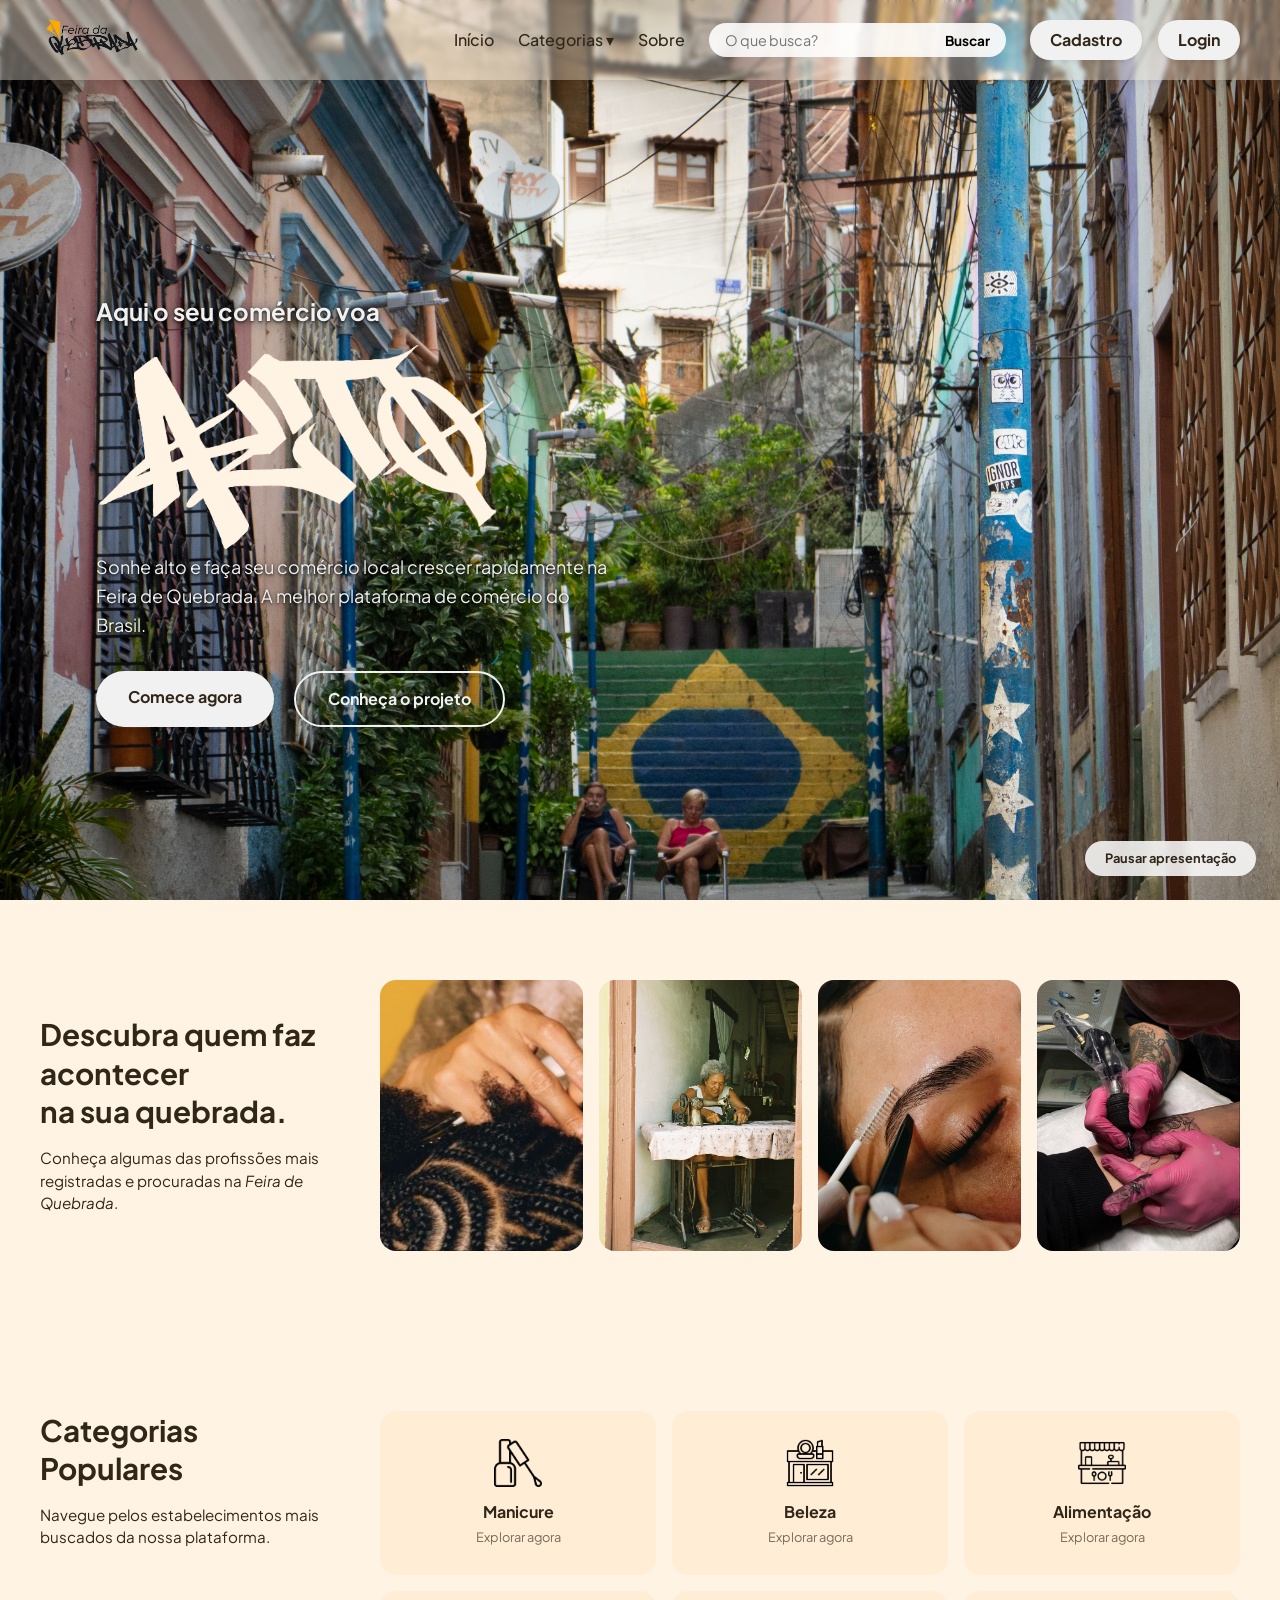
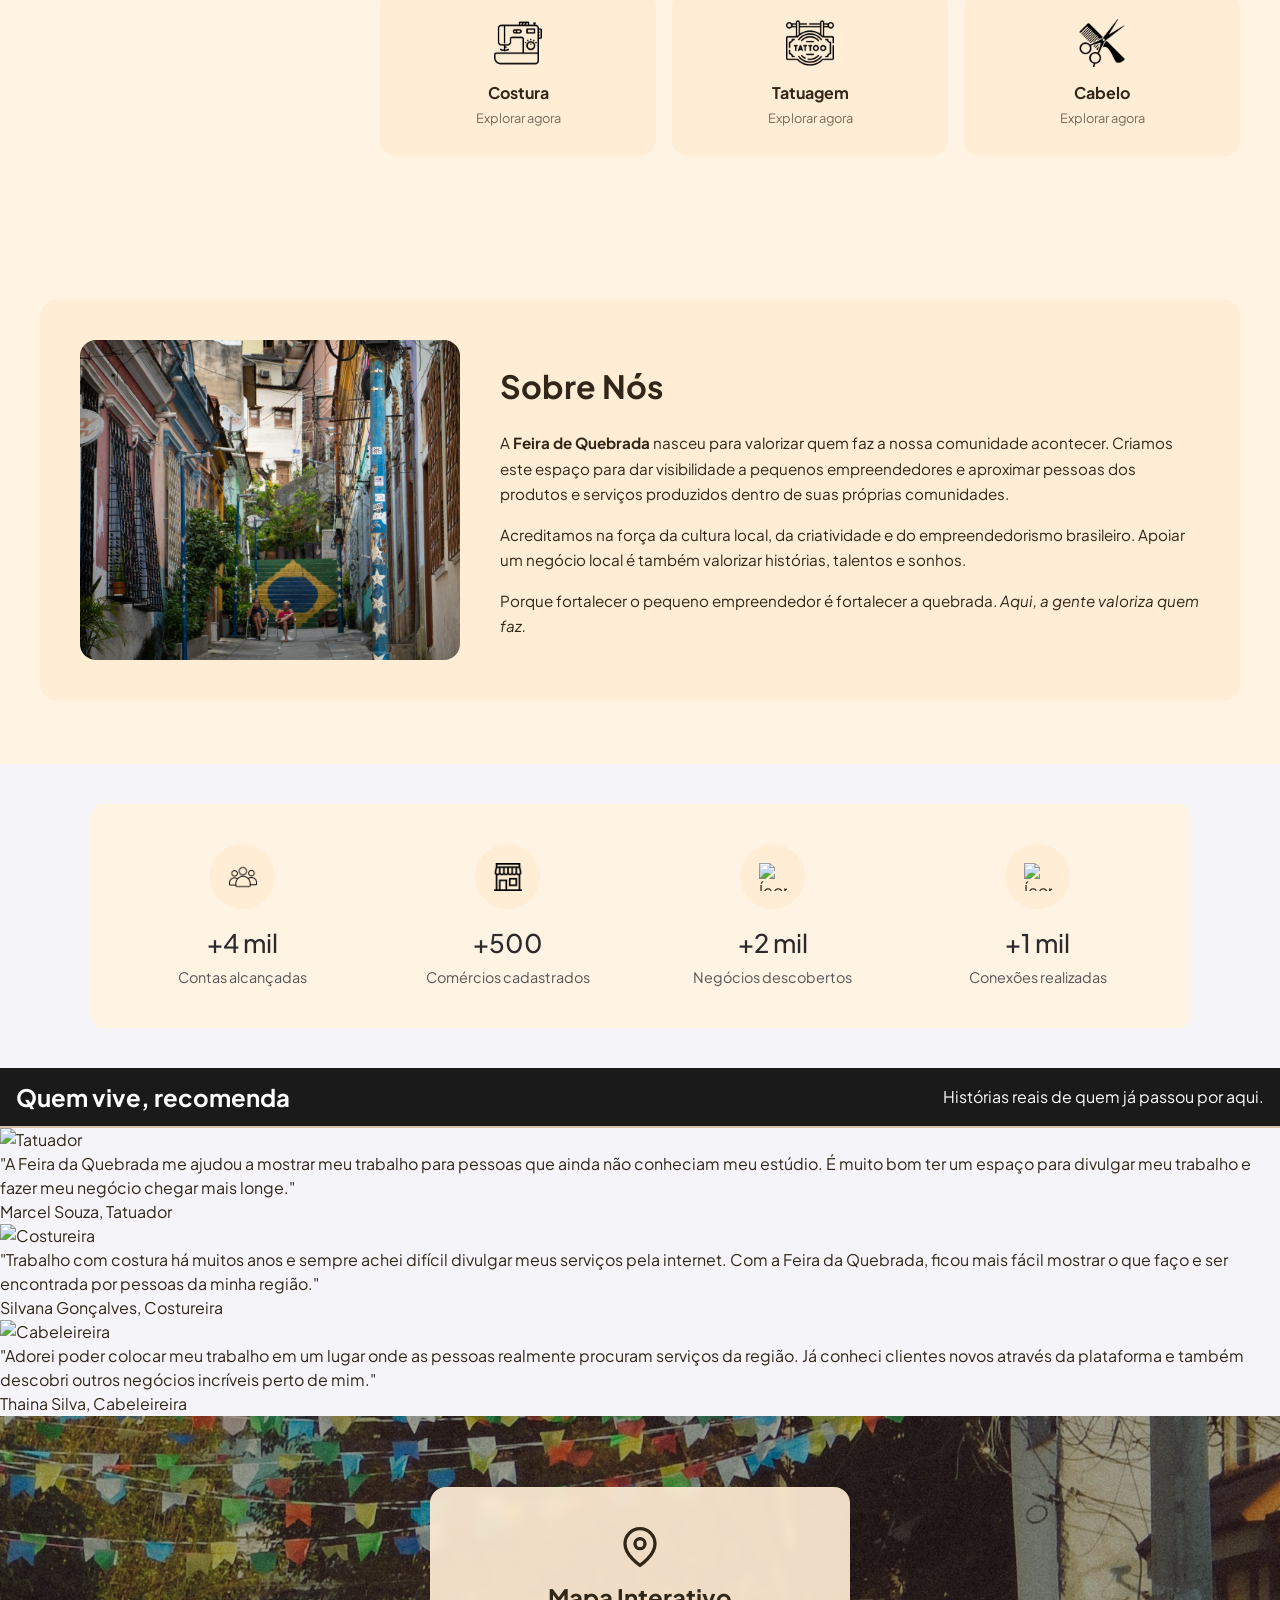
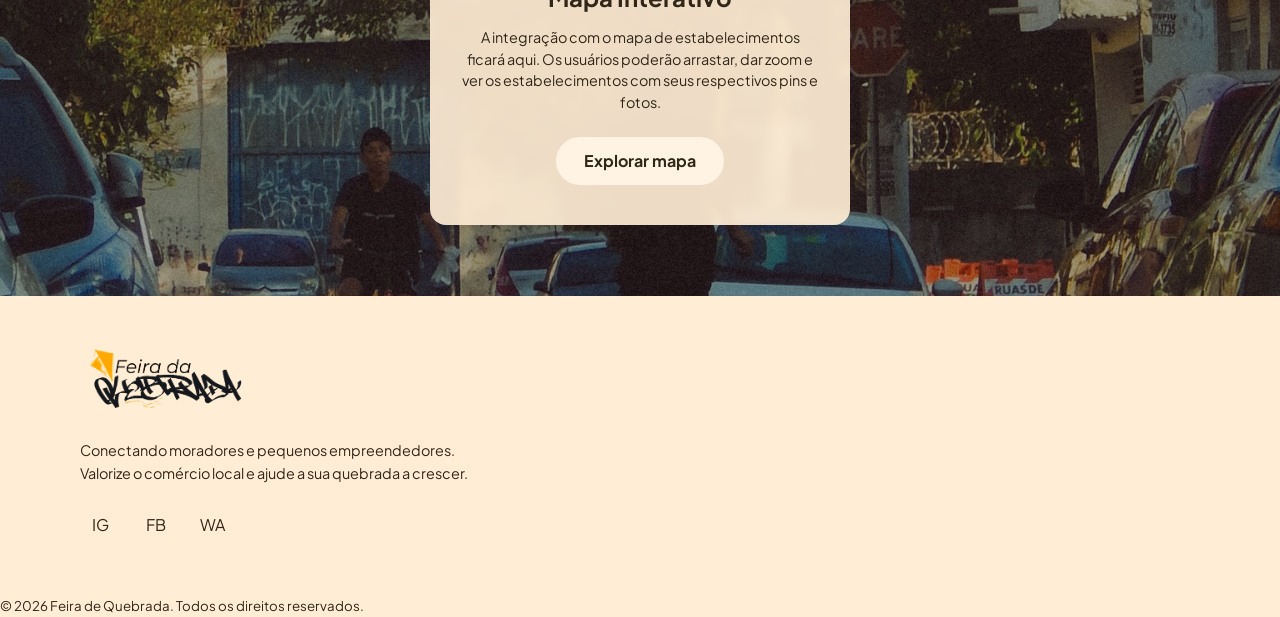
==== commit 7d7676f8: "depoimentos" ====
--- a/index.html
+++ b/index.html
@@ -279,33 +279,48 @@
             </section>
         </div>
 
-        <!-- NOVO: Seção 6: Depoimentos (Quem vive, recomenda) -->
-        <section class="secao-categorias" style="padding-top: 2rem;">
-            <div class="categorias-container" style="grid-template-columns: 1fr; text-align: center; max-width: 900px;">
-                <header class="categorias-cabecalho">
-                    <h2>Quem vive, recomenda.</h2>
-                    <p>Histórias reais de quem já passou por aqui.</p>
-                </header>
-                
-                <ul class="depoimentos-lista" role="list">
-                    <li class="depoimento-card">
-                        <img src="https://images.pexels.com/photos/1222271/pexels-photo-1222271.jpeg" alt="Foto Marcos">
-                        <p>"A Feira de Quebrada me ajudou a mostrar meu trabalho para pessoas que ainda não conheciam meu estúdio. É muito bom ter um espaço para divulgar."</p>
-                        <span>Marcos, Tatuador</span>
-                    </li>
-                    <li class="depoimento-card">
-                        <img src="https://images.pexels.com/photos/1181686/pexels-photo-1181686.jpeg" alt="Foto Bruna">
-                        <p>"Trabalho com costura há muitos anos e sempre achei difícil divulgar meus serviços pela internet. Com a plataforma ficou muito mais fácil."</p>
-                        <span>Bruna Gonçalves, Costureira</span>
-                    </li>
-                    <li class="depoimento-card">
-                        <img src="https://images.pexels.com/photos/774909/pexels-photo-774909.jpeg" alt="Foto Ana">
-                        <p>"Adorei poder colocar meu trabalho em um lugar onde as pessoas realmente procuram serviços da região. Já conheci novos clientes."</p>
-                        <span>Ana Silva, Cabeleireira</span>
-                    </li>
-                </ul>
-            </div>
-        </section>
+<!-- Seção 6: Depoimentos (Quem vive, recomenda) -->
+<section class="coment">
+    <div class="header">
+        <h2>Quem vive, recomenda</h2>
+        <p>Histórias reais de quem já passou por aqui.</p>
+    </div>
+
+    <div class="card-container">
+        <!--Coment1-->
+        <article class="card">
+            <div class="avatar-container">
+                <img src="imagens/tatuador.png" alt="Tatuador" class="avatar">
+            </div>
+            <blockquote class="quote">
+                "A Feira da Quebrada me ajudou a mostrar meu trabalho para pessoas que ainda não conheciam meu estúdio. É muito bom ter um espaço para divulgar meu trabalho e fazer meu negócio chegar mais longe."
+            </blockquote>
+            <p class="autor"> Marcel Souza, Tatuador</p>
+        </article>
+
+        <!--Coment2-->
+        <article class="card">
+            <div class="avatar-container">
+                <img src="imagens/costureira.png" alt="Costureira" class="avatar">
+            </div>
+            <blockquote class="quote">
+                "Trabalho com costura há muitos anos e sempre achei difícil divulgar meus serviços pela internet. Com a Feira da Quebrada, ficou mais fácil mostrar o que faço e ser encontrada por pessoas da minha região."
+            </blockquote>
+            <p class="autor"> Silvana Gonçalves, Costureira</p>
+        </article>
+
+        <!--Coment3-->
+        <article class="card">
+            <div class="avatar-container">
+                <img src="imagens/cabeleireira.png" alt="Cabeleireira" class="avatar">
+            </div>
+            <blockquote class="quote">
+                "Adorei poder colocar meu trabalho em um lugar onde as pessoas realmente procuram serviços da região. Já conheci clientes novos através da plataforma e também descobri outros negócios incríveis perto de mim."
+            </blockquote>
+            <p class="autor"> Thaina Silva, Cabeleireira</p>
+        </article>
+    </div>
+</section>
 
         <!-- Seção 7: Mapa Interativo -->
         <section class="secao-mapa" aria-labelledby="titulo-mapa">
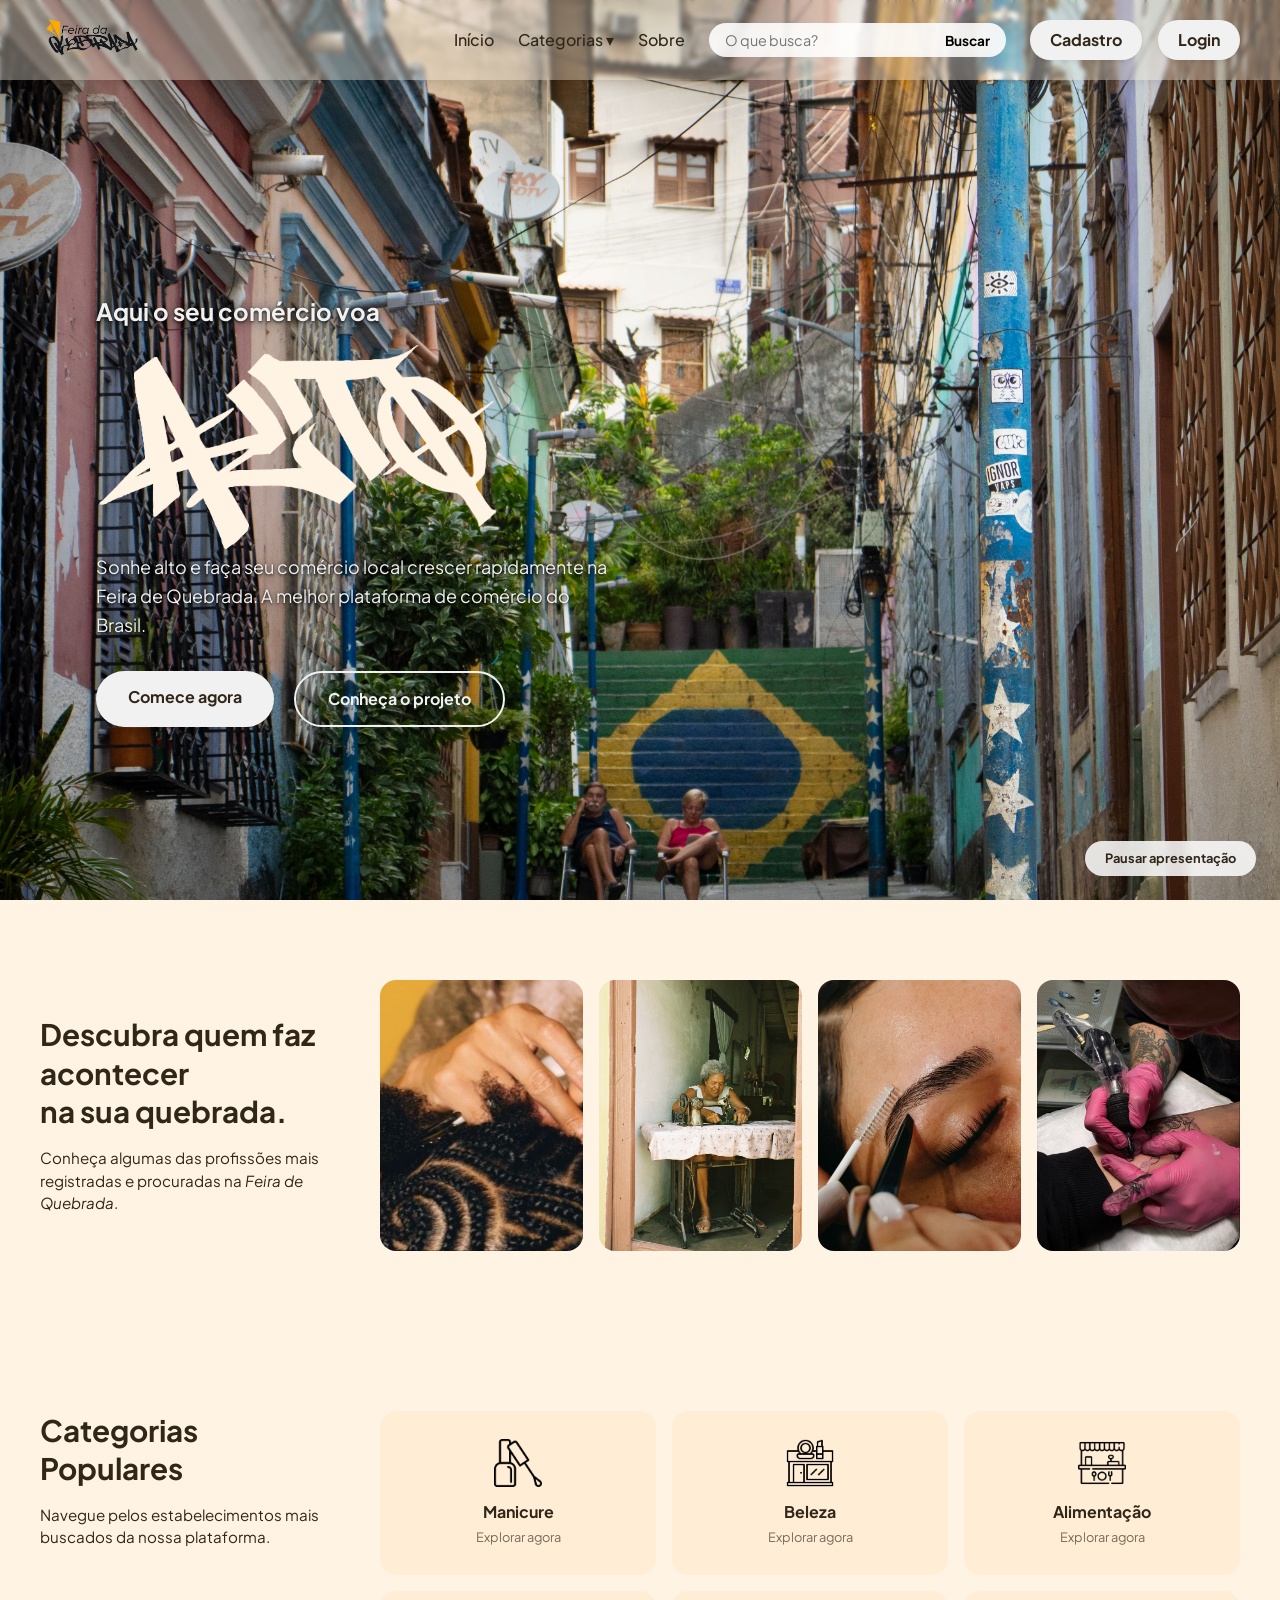
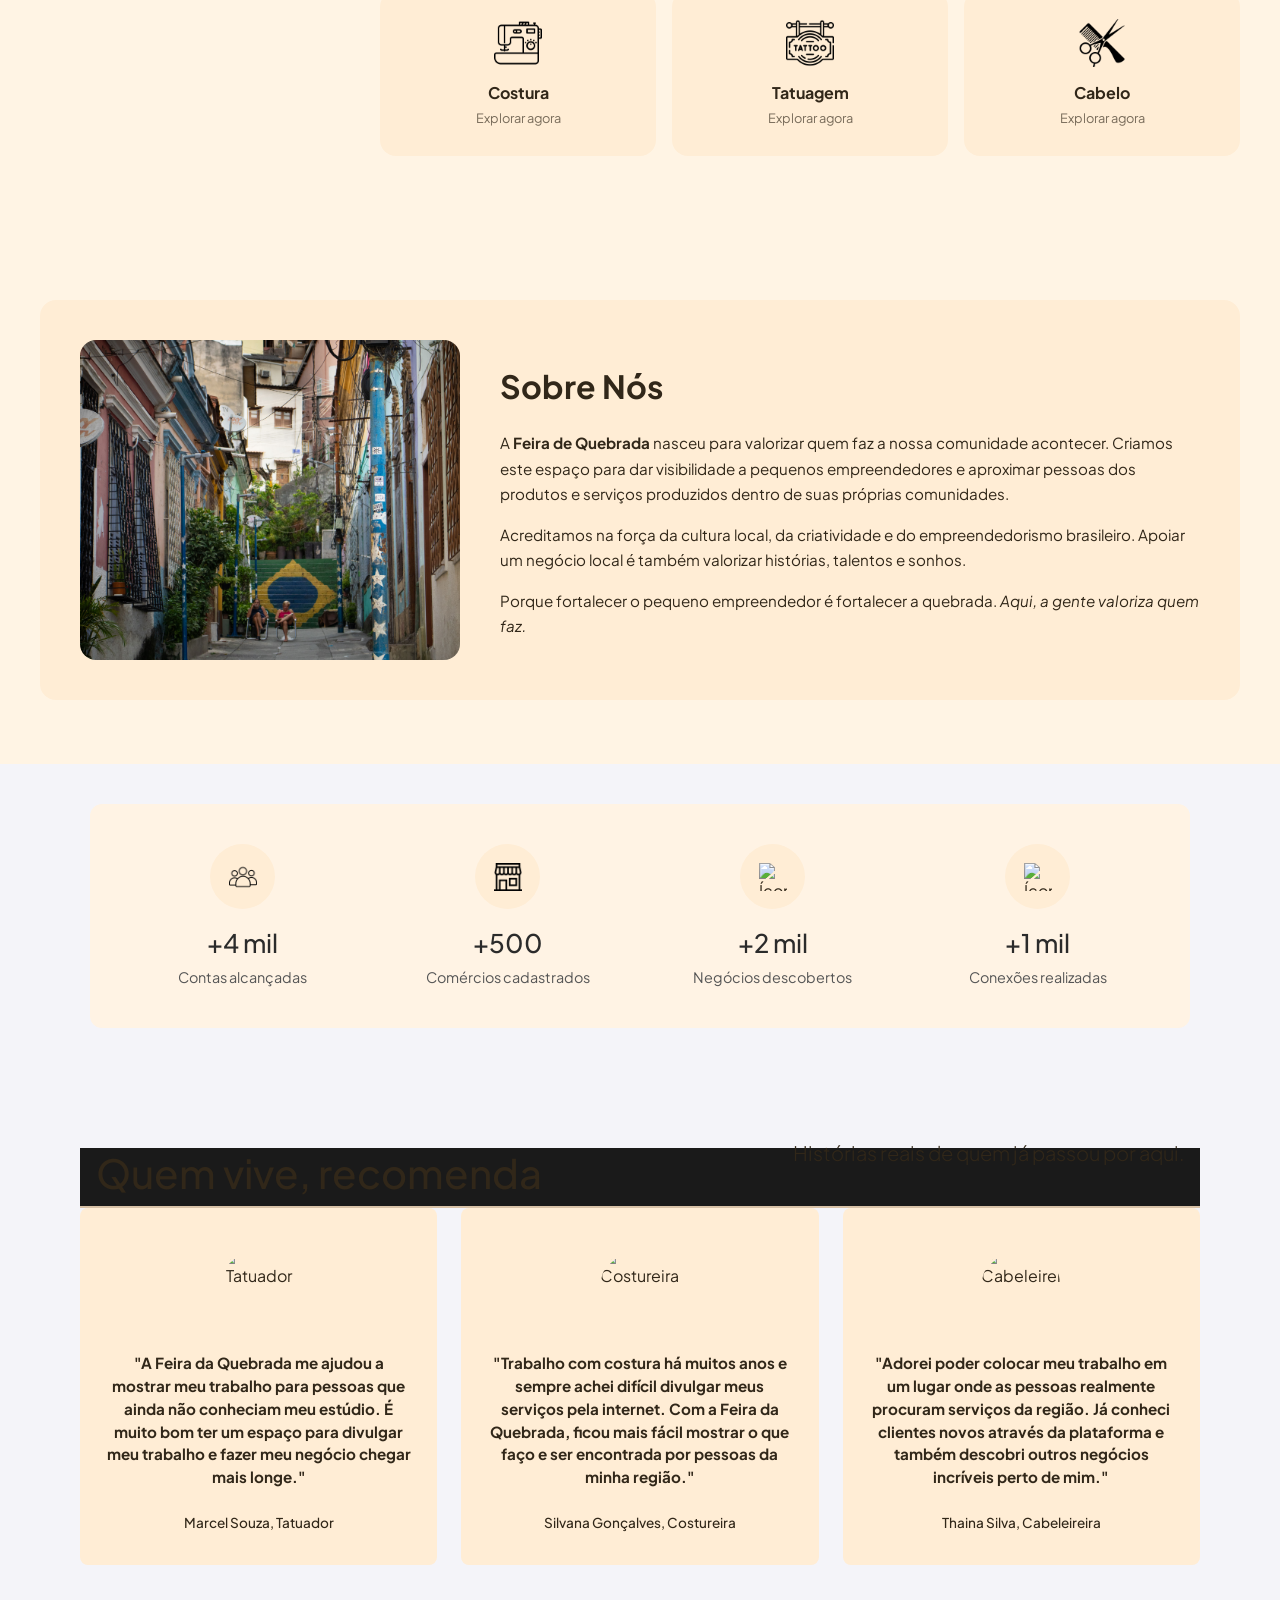
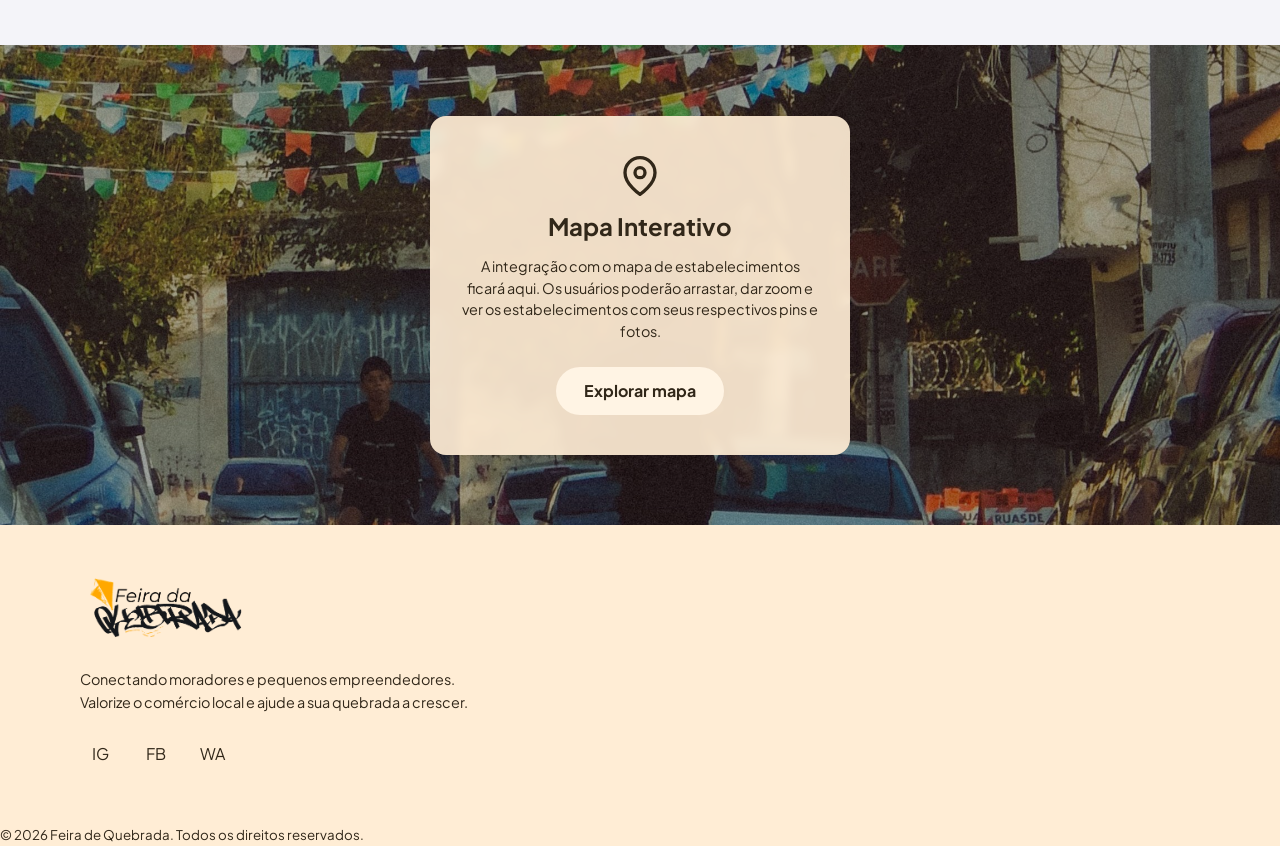
==== commit 8f2e1888: "Update coments" ====
--- a/index.html
+++ b/index.html
@@ -290,7 +290,7 @@
         <!--Coment1-->
         <article class="card">
             <div class="avatar-container">
-                <img src="imagens/tatuador.png" alt="Tatuador" class="avatar">
+                <img src="../imagens/tatuadorcoment.png" alt="Tatuador" class="avatar">
             </div>
             <blockquote class="quote">
                 "A Feira da Quebrada me ajudou a mostrar meu trabalho para pessoas que ainda não conheciam meu estúdio. É muito bom ter um espaço para divulgar meu trabalho e fazer meu negócio chegar mais longe."
@@ -301,7 +301,7 @@
         <!--Coment2-->
         <article class="card">
             <div class="avatar-container">
-                <img src="imagens/costureira.png" alt="Costureira" class="avatar">
+                <img src="../imagens/costureiracoment.png" alt="Costureira" class="avatar">
             </div>
             <blockquote class="quote">
                 "Trabalho com costura há muitos anos e sempre achei difícil divulgar meus serviços pela internet. Com a Feira da Quebrada, ficou mais fácil mostrar o que faço e ser encontrada por pessoas da minha região."
@@ -312,7 +312,7 @@
         <!--Coment3-->
         <article class="card">
             <div class="avatar-container">
-                <img src="imagens/cabeleireira.png" alt="Cabeleireira" class="avatar">
+                <img src="../imagens/cabeleireiracoment.png" alt="Cabeleireira" class="avatar">
             </div>
             <blockquote class="quote">
                 "Adorei poder colocar meu trabalho em um lugar onde as pessoas realmente procuram serviços da região. Já conheci clientes novos através da plataforma e também descobri outros negócios incríveis perto de mim."
--- a/styles/styleinicio.css
+++ b/styles/styleinicio.css
@@ -804,58 +804,103 @@
 }
 
 /* ==========================================
- * 9. DEPOIMENTOS (QUEM VIVE RECOMENDA)
- * ========================================== */
-.depoimentos-lista {
-    display: flex;
-    gap: 20px;
-    margin-top: 2rem;
-}
-
-.depoimento-card {
-    flex: 1;
-    background: var(--cor-card-bege);
-    padding: 2rem 1.5rem;
-    border-radius: var(--raio-borda-padrao);
+ * 9. DEPOIMENTOS (QUEM VIVE, RECOMENDA)
+ * ========================================== */
+.coment {
+    max-width: 1200px;
+    width: 100%;
+    text-align: center;
+    margin: 0 auto;
+    padding: 5rem 2.5rem;
+}
+
+.coment .header h2 {
+    font-size: 2.5rem;
+    font-weight: 500;
+    margin-bottom: 8px;
+    color: #312719;
+}
+
+.coment .header p {
+    font-size: 1.25rem;
+    font-weight: 300;
+    color: #312719;
+    margin-bottom: 48px;
+}
+
+.coment .card-container {
+    display: grid;
+    grid-template-columns: repeat(auto-fit, minmax(280px, 1fr));
+    gap: 24px;
+}
+
+.coment .card {
+    background-color: #FFEDD5;
+    padding: 40px 24px 32px 24px;
+    border-radius: 8px;
     display: flex;
     flex-direction: column;
     align-items: center;
-    gap: 15px;
     text-align: center;
 }
 
-.depoimento-card img {
-    width: 70px;
-    height: 70px;
+.coment .avatar-container {
+    width: 80px;
+    height: 80px;
+    margin-bottom: 24px;
+}
+
+.coment .avatar {
+    width: 100%;
+    height: 100%;
+    object-fit: cover;
     border-radius: 50%;
-    object-fit: cover;
-}
-
-.depoimento-card p {
-    font-size: 0.9rem;
-    font-style: italic;
+}
+
+.coment .quote {
+    font-size: 0.95rem;
     line-height: 1.5;
-}
-
-.depoimento-card span {
-    font-weight: 700;
+    color: #312719;
+    margin-bottom: 24px;
+    flex-grow: 1;
+    font-weight: bold;
+}
+
+.coment .autor {
     font-size: 0.85rem;
-}
-
+    color: #312719;
+    font-weight: 500;
+}
+
+/* Ajuste mobile: vira carrossel horizontal */
 @media (max-width: 900px) {
-    /* Transforma a lista em carrossel no celular */
-    .depoimentos-lista {
+    .coment {
+        padding: 4rem 1.5rem;
+    }
+
+    .coment .header h2 {
+        font-size: 2rem;
+    }
+
+    .coment .header p {
+        font-size: 1.05rem;
+        margin-bottom: 32px;
+    }
+
+    .coment .card-container {
+        display: flex;
         flex-wrap: nowrap;
         overflow-x: auto;
         padding-bottom: 15px;
+        gap: 15px;
         scroll-snap-type: x mandatory;
     }
-    
-    .depoimentos-lista::-webkit-scrollbar {
+
+    .coment .card-container::-webkit-scrollbar {
         display: none;
     }
 
-    .depoimento-card {
+    .coment .card {
         flex: 0 0 85%;
         scroll-snap-align: center;
     }
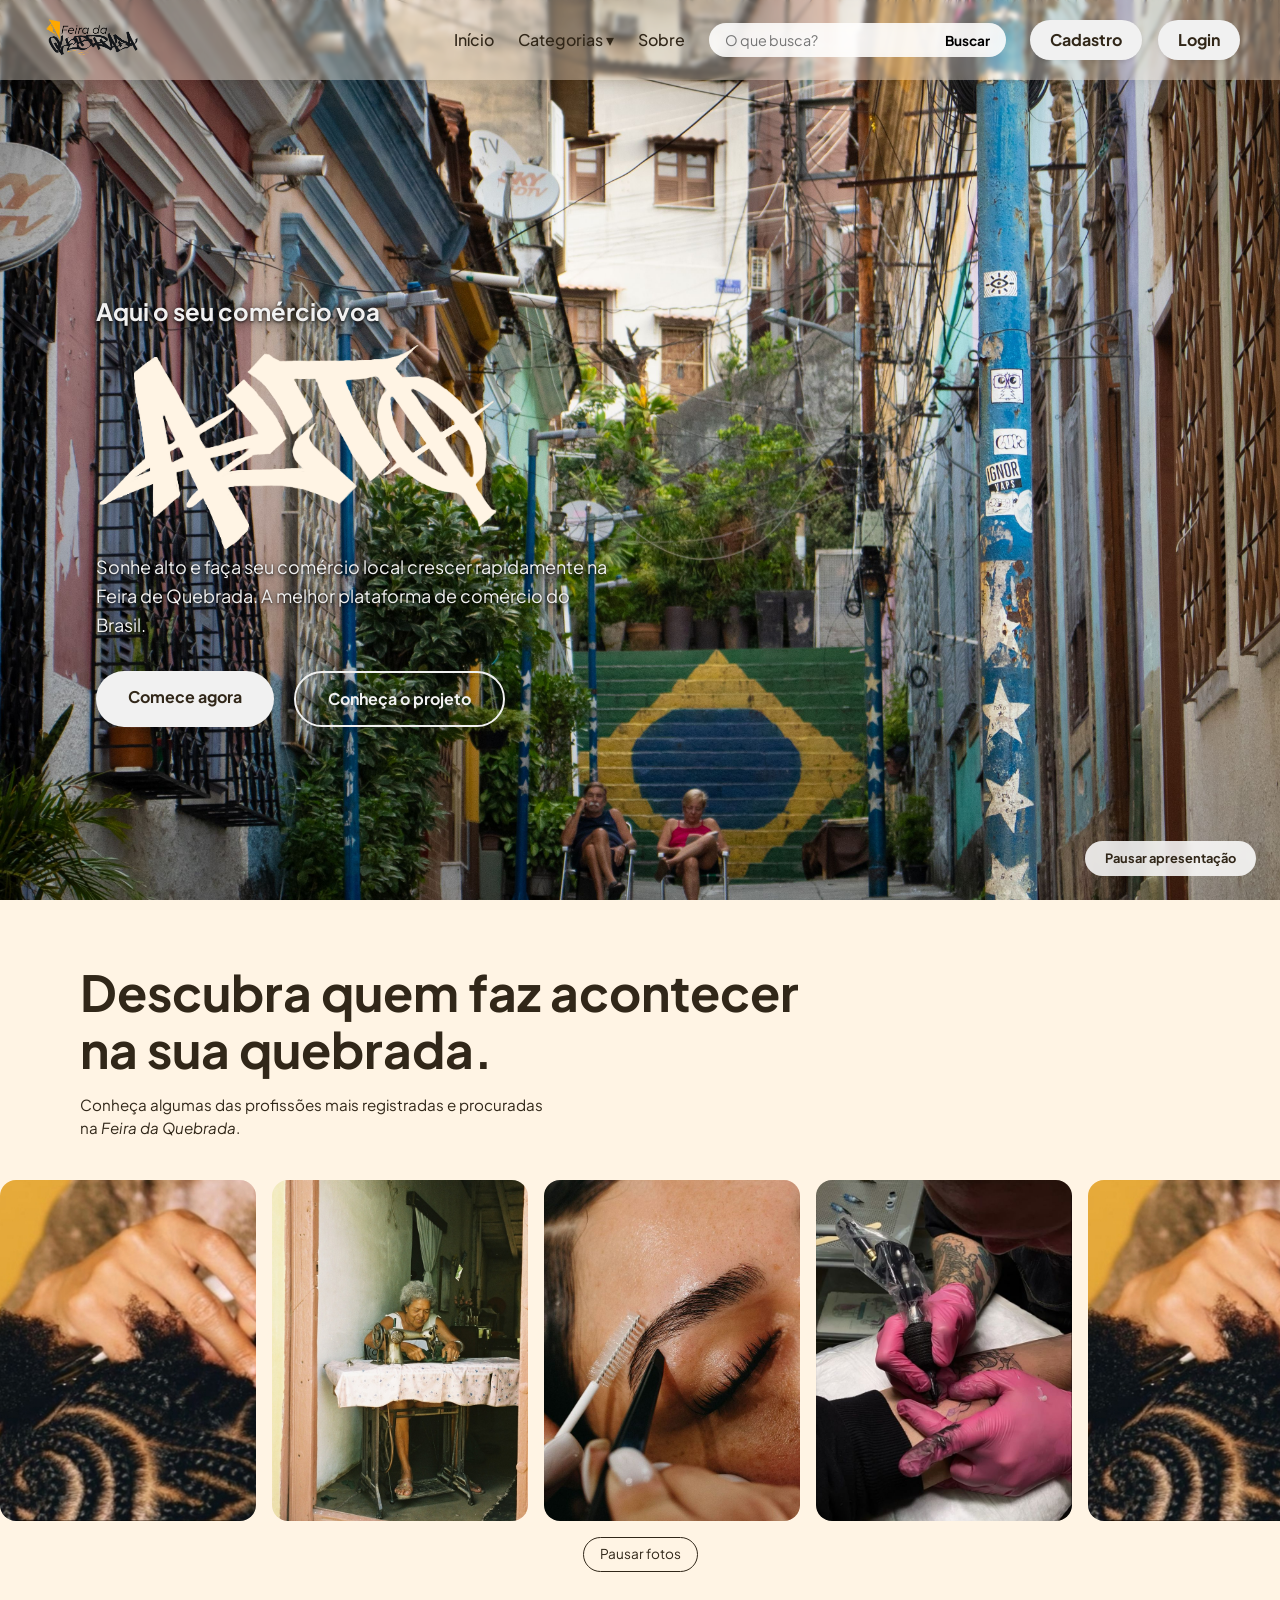
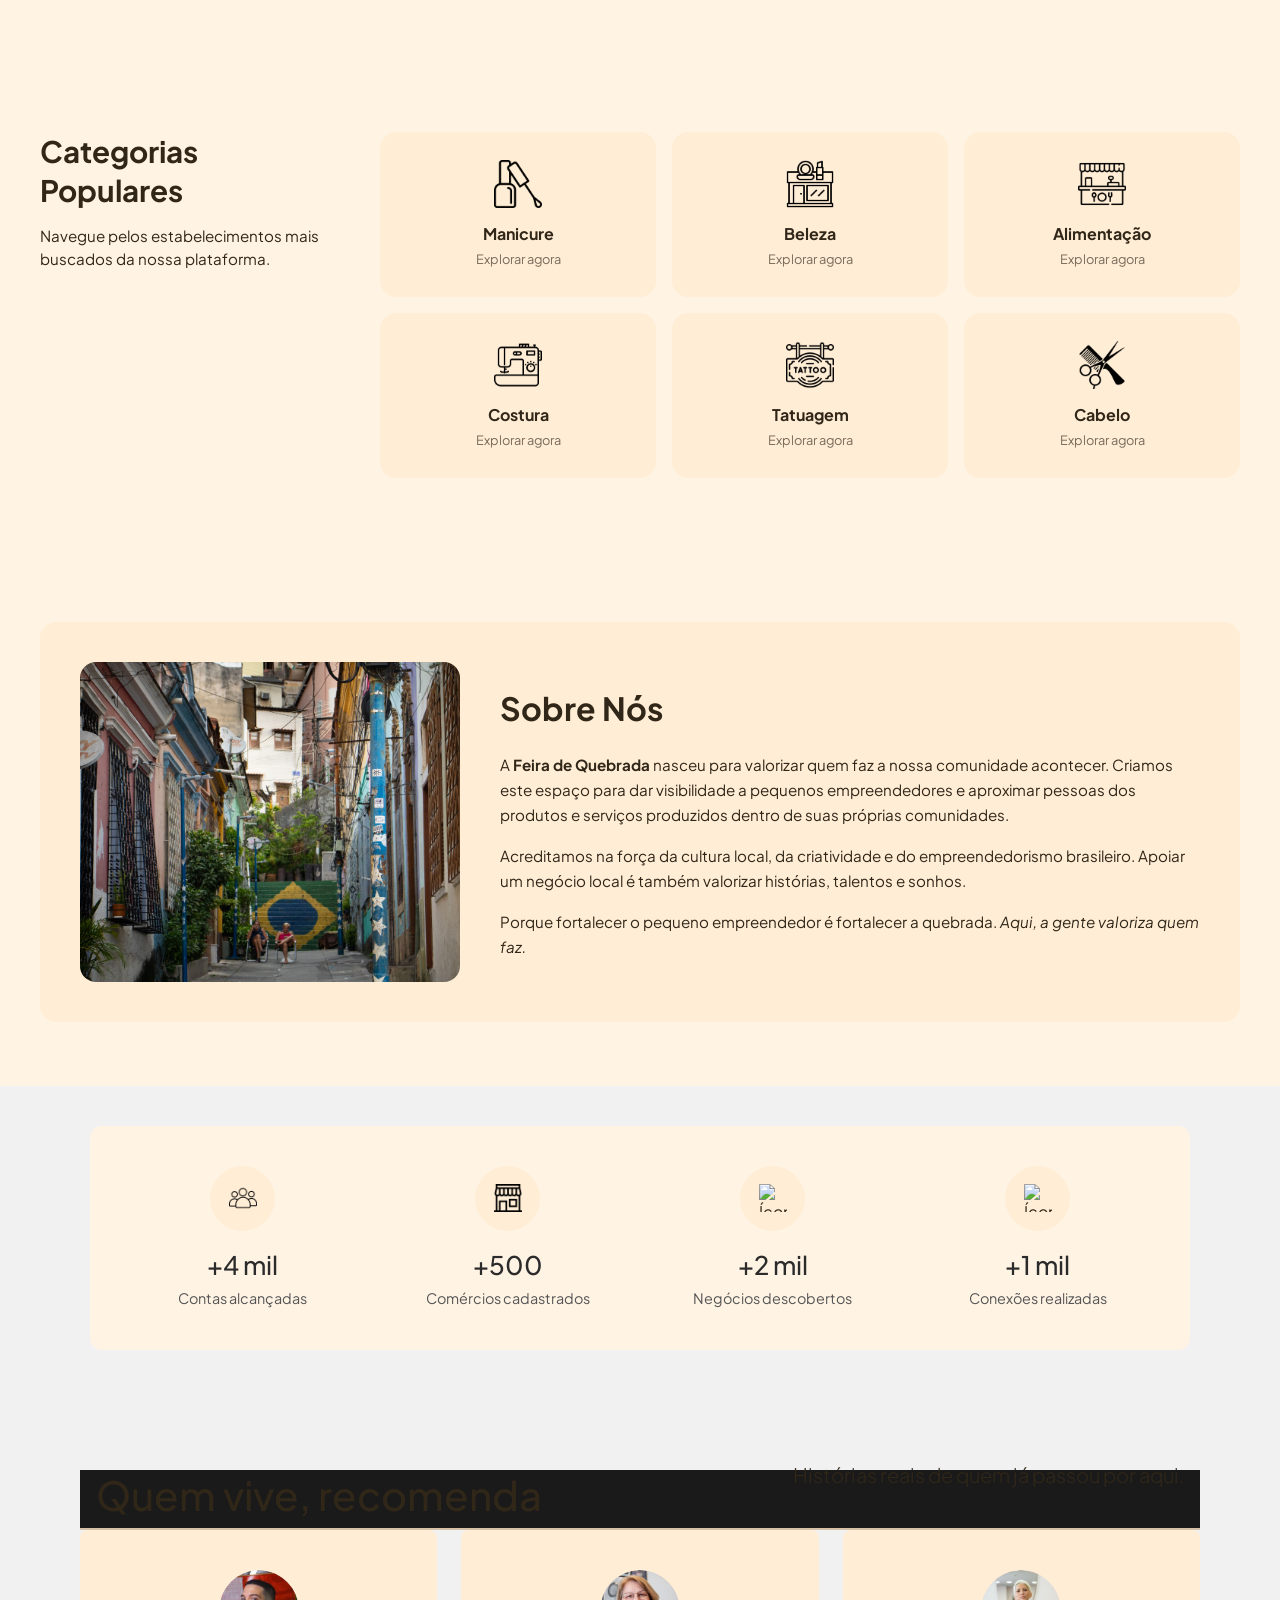
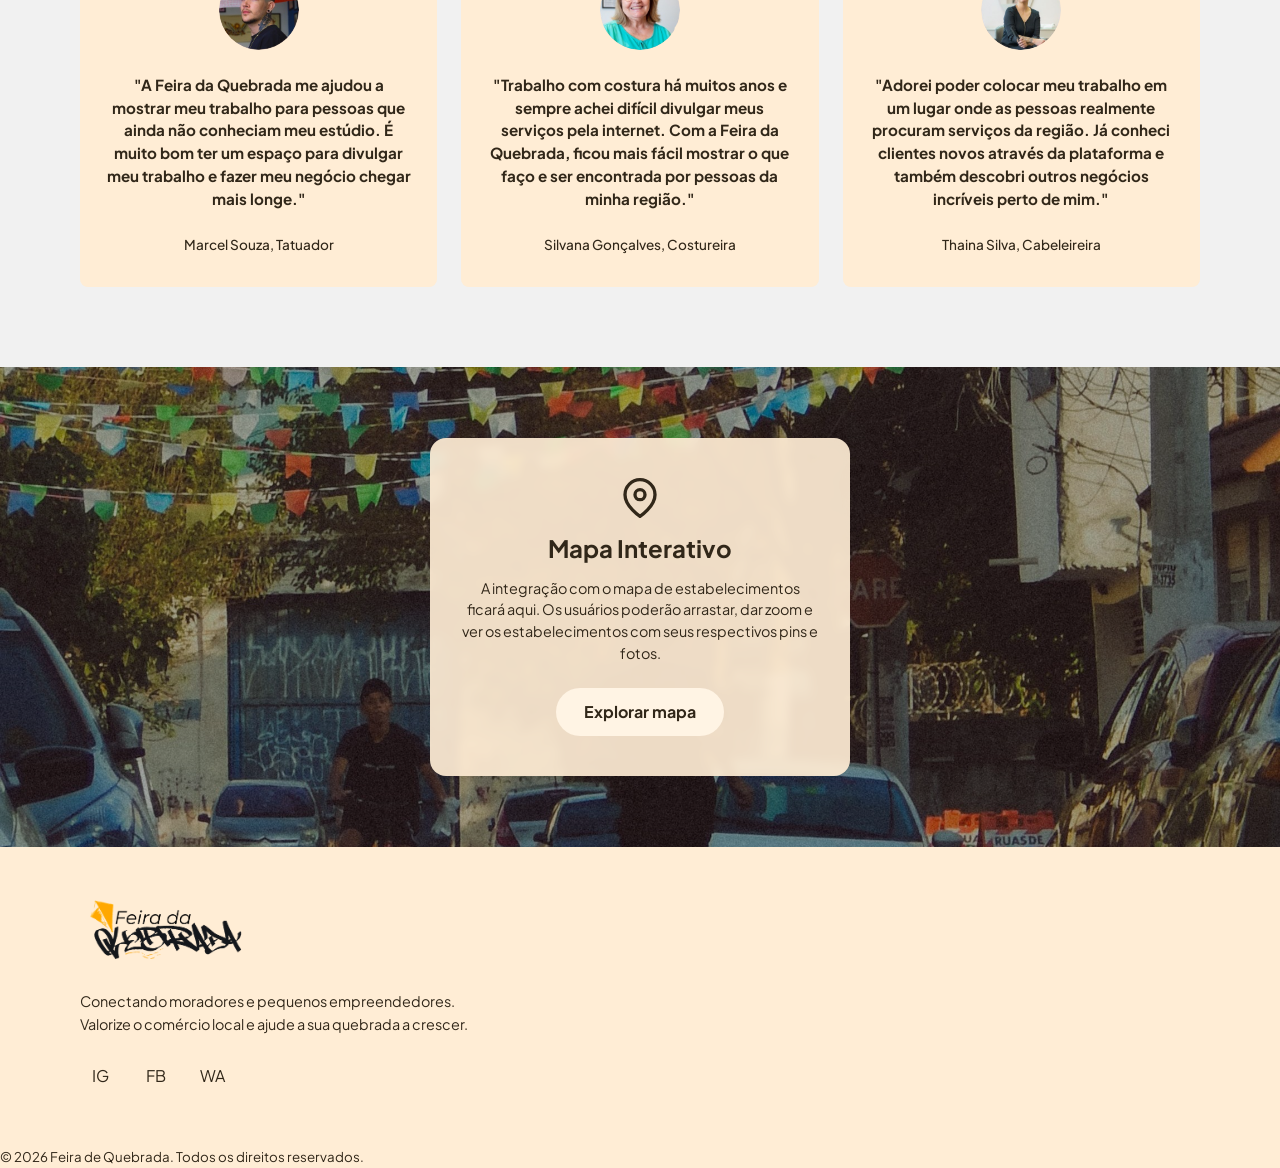
==== commit a8cb9209: "Carrossel adicionado" ====
--- a/index.html
+++ b/index.html
@@ -136,7 +136,7 @@
             </div>
         </section>
 
-        <!-- Seção 2: Galeria de Profissões -->
+        <!-- Seção 2: Galeria de Profissões (Carrossel contínuo) -->
         <section class="secao-profissoes" aria-labelledby="titulo-profissoes">
             <div class="profissoes-container">
                 <header class="profissoes-cabecalho">
@@ -144,13 +144,15 @@
                         Descubra quem faz acontecer<br>na sua quebrada.
                     </h2>
                     <p>
-                        Conheça algumas das profissões mais registradas e procuradas na
-                        <em>Feira de Quebrada</em>.
+                        Conheça algumas das profissões mais registradas e
+                        procuradas na <em>Feira da Quebrada</em>.
                     </p>
                 </header>
-
+            </div>
+
+            <!-- Faixa de fotos que roda sozinha (o JS duplica os itens para o loop infinito) -->
+            <div class="profissoes-carrossel" id="carrossel-profissoes">
                 <ul class="profissoes-galeria" role="list">
-                    <!-- Imagens já apontando corretamente para a pasta imagens/ -->
                     <li class="galeria-item">
                         <figure>
                             <img src="imagens/trancista.jpg" alt="Profissional trancista fazendo tranças nagô" loading="lazy">
@@ -368,4 +370,4 @@
     </footer>
 
 </body>
-</html>
+</html>
--- a/styles/styleinicio.css
+++ b/styles/styleinicio.css
@@ -555,41 +555,67 @@
 }
 
 /* ==========================================
- * 5. SEÇÃO DE PROFISSÕES
+ * 5. SEÇÃO DE PROFISSÕES (CARROSSEL CONTÍNUO)
+ * Texto em cima, faixa de fotos girando embaixo.
  * ========================================== */
 .secao-profissoes {
-    padding: 5rem 2.5rem;
+    padding: 4rem 0 5rem;
     background-color: var(--cor-fundo-creme);
+    overflow: hidden;                 /* nada vaza para os lados da página */
 }
 
 .profissoes-container {
     max-width: var(--largura-maxima-conteudo);
-    margin: 0 auto;
-    display: grid;
-    grid-template-columns: 300px 1fr;
-    gap: 2.5rem;
-    align-items: center;
+    margin: 0 auto 2.5rem;
+    padding: 0 2.5rem;
 }
 
 .profissoes-cabecalho h2 {
-    font-size: 1.85rem;
-    line-height: 1.3;
+    font-size: clamp(2rem, 4.5vw, 3.1rem);
+    line-height: 1.15;
     margin-bottom: 1rem;
 }
 
 .profissoes-cabecalho p {
     font-size: 0.95rem;
-    color: var(--cor-texto-secundario);
-}
-
+    max-width: 30rem;
+    color: var(--cor-texto-primario);
+}
+
+/* Faixa de fotos: ocupa a largura toda da tela */
+.profissoes-carrossel {
+    position: relative;
+    width: 100%;
+    overflow: hidden;
+}
+
+/* A "esteira" que se move. As variáveis são definidas pelo JS:
+ *   --largura-set : largura de um conjunto de 4 fotos
+ *   --duracao     : tempo de uma volta completa */
 .profissoes-galeria {
     display: flex;
-    gap: 1rem;
-}
-
+    width: max-content;
+    animation: girar-fotos var(--duracao, 30s) linear infinite;
+    will-change: transform;
+}
+
+.profissoes-carrossel:hover .profissoes-galeria,
+.profissoes-carrossel:focus-within .profissoes-galeria,
+.profissoes-carrossel.pausado .profissoes-galeria {
+    animation-play-state: paused;
+}
+
+@keyframes girar-fotos {
+    from { transform: translateX(0); }
+    to   { transform: translateX(calc(-1 * var(--largura-set, 50%))); }
+}
+
+/* margin-right (e não gap) para o loop fechar sem "pulo" */
 .galeria-item {
-    flex: 1;
+    flex: none;
+    width: clamp(160px, 20vw, 260px);
     aspect-ratio: 3 / 4;
+    margin-right: 1rem;
     border-radius: var(--raio-borda-padrao);
     overflow: hidden;
 }
@@ -603,6 +629,7 @@
     width: 100%;
     height: 100%;
     object-fit: cover;
+    display: block;
     transition: transform var(--transicao-padrao);
 }
 
@@ -610,28 +637,30 @@
     transform: scale(1.05);
 }
 
-/* ATUALIZAÇÃO PARA DESIGN DO FIGMA (ROLAGEM HORIZONTAL NO MOBILE) */
+/* Botão de pausa (acessibilidade) */
+.carrossel-pausa-profissoes {
+    display: block;
+    margin: 1rem auto 0;
+    padding: 0.4rem 1rem;
+    font: inherit;
+    font-size: 0.85rem;
+    color: var(--cor-texto-primario);
+    background: transparent;
+    border: 1px solid currentColor;
+    border-radius: 999px;
+    cursor: pointer;
+}
+
 @media (max-width: 900px) {
-    .profissoes-container { 
-        grid-template-columns: 1fr; 
-    }
-    
-    .profissoes-galeria {
-        flex-wrap: nowrap;
-        overflow-x: auto;
-        padding-bottom: 15px;
-        scroll-snap-type: x mandatory;
-        gap: 15px;
-    }
-    
-    .profissoes-galeria::-webkit-scrollbar {
-        display: none; /* Esconde a barra de rolagem */
-    }
-    
-    .galeria-item { 
-        flex: 0 0 75%; /* Ocupa 75% do ecrã, mostrando a ponta da próxima */
-        scroll-snap-align: center;
-    }
+    .profissoes-container { padding: 0 1.25rem; }
+    .secao-profissoes { padding: 3rem 0 4rem; }
+    .galeria-item { width: 55vw; max-width: 240px; }
+}
+
+/* Movimento reduzido: sem animação, o usuário arrasta/rola a faixa */
+@media (prefers-reduced-motion: reduce) {
+    .profissoes-carrossel { overflow-x: auto; }
+    .profissoes-galeria { animation: none; }
 }
 
 /* ==========================================
--- a/styles/mapa.css
+++ b/styles/mapa.css
@@ -1,13 +1,21 @@
-* {
+/* ==========================================
+ * RESET LOCAL — só afeta a página do mapa
+ * ========================================== */
+body.pagina-mapa * {
     box-sizing: border-box;
     margin: 0;
     padding: 0;
 }
 
-body {
+body.pagina-mapa {
     font-family: 'Poppins', sans-serif;
     background-color: #f4f4f9;
-}
+    width: 100vw;
+    height: 100vh;
+    height: 100dvh;
+    overflow: hidden;
+}
+
 
 body.pagina-mapa {
     width: 100vw;
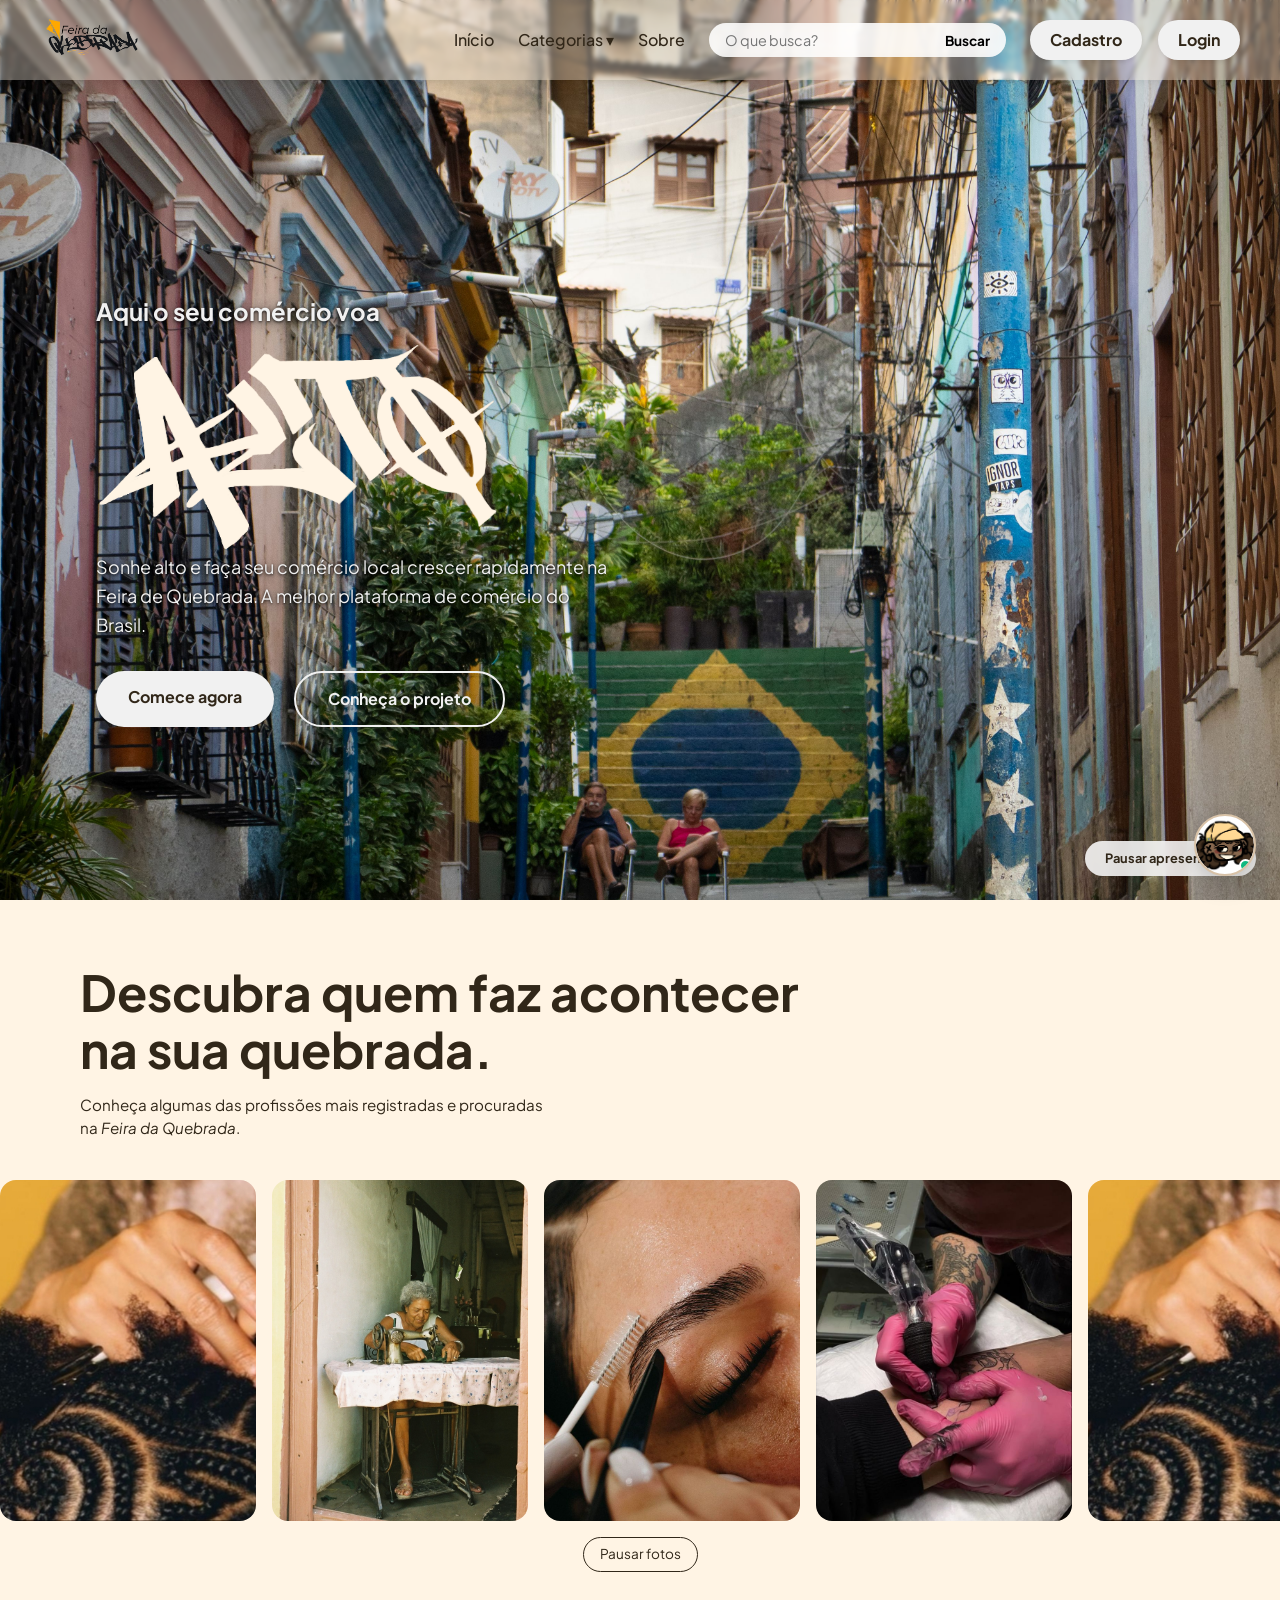
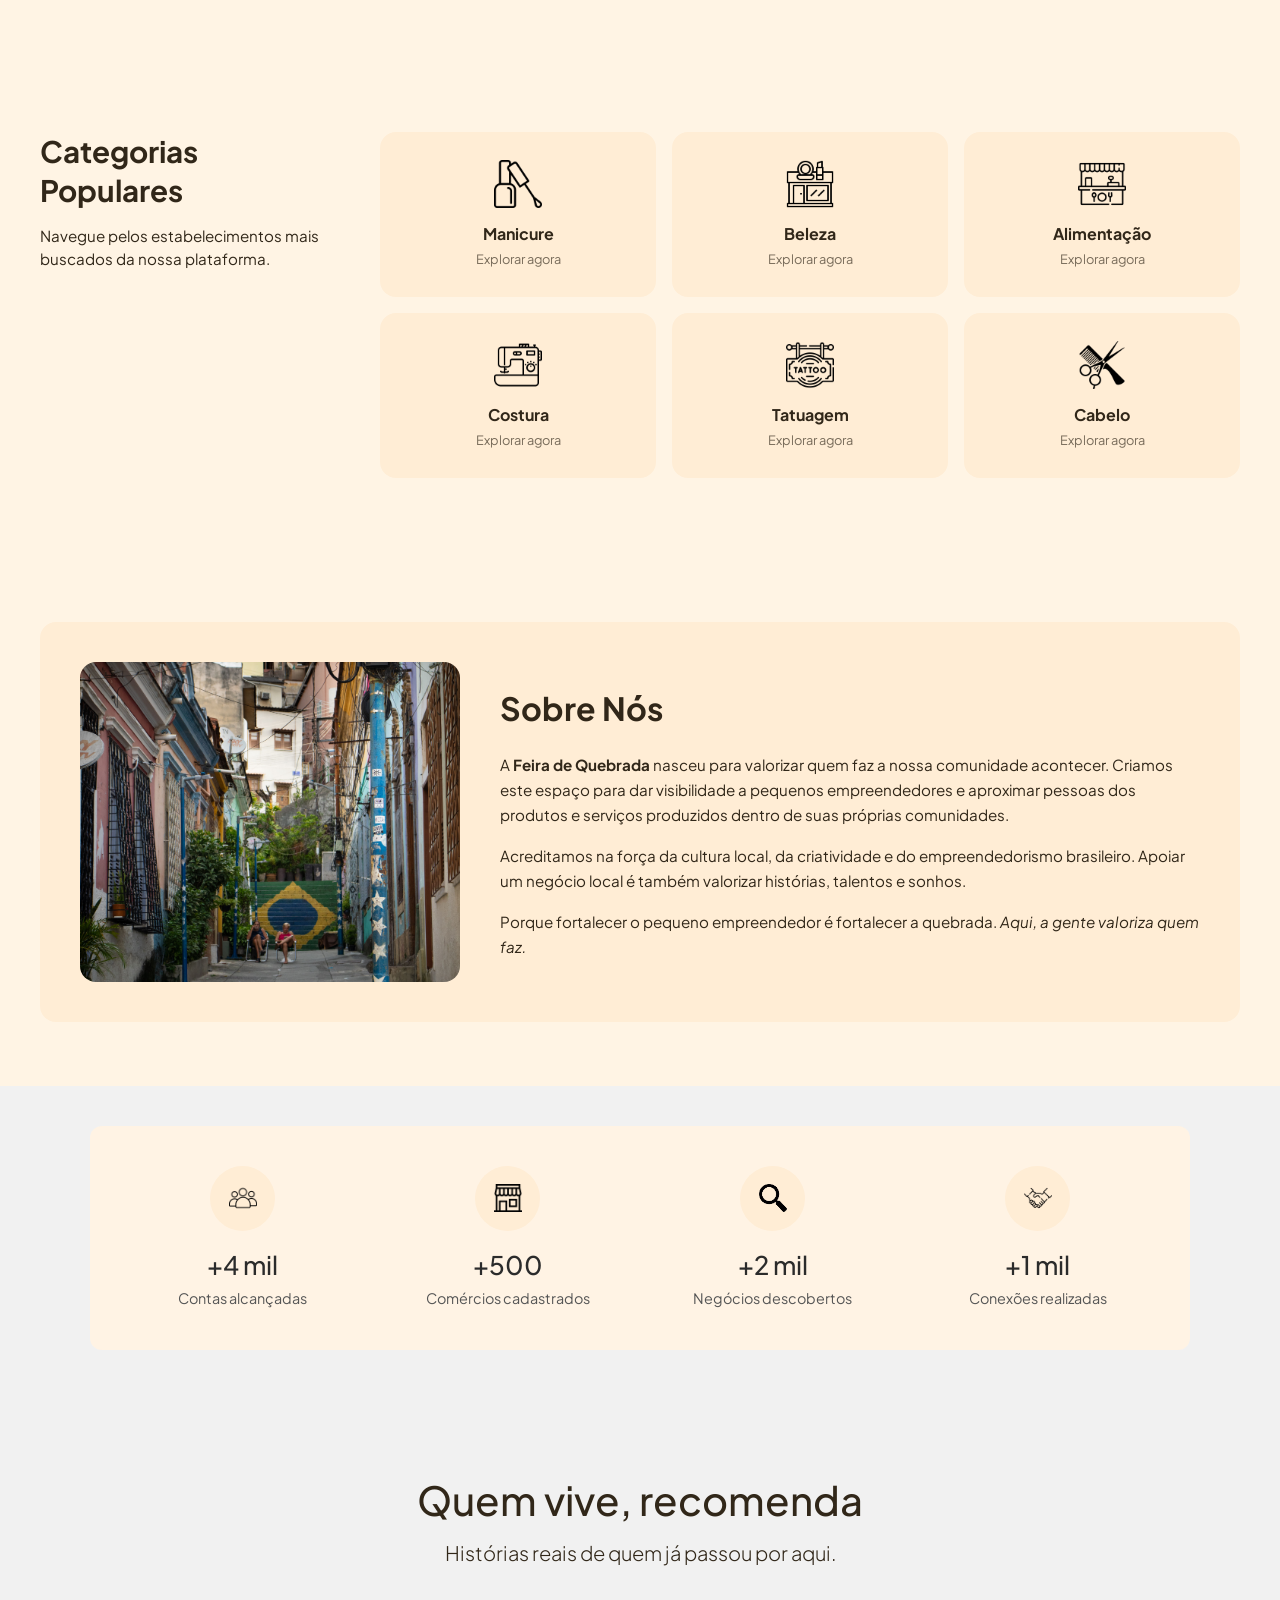
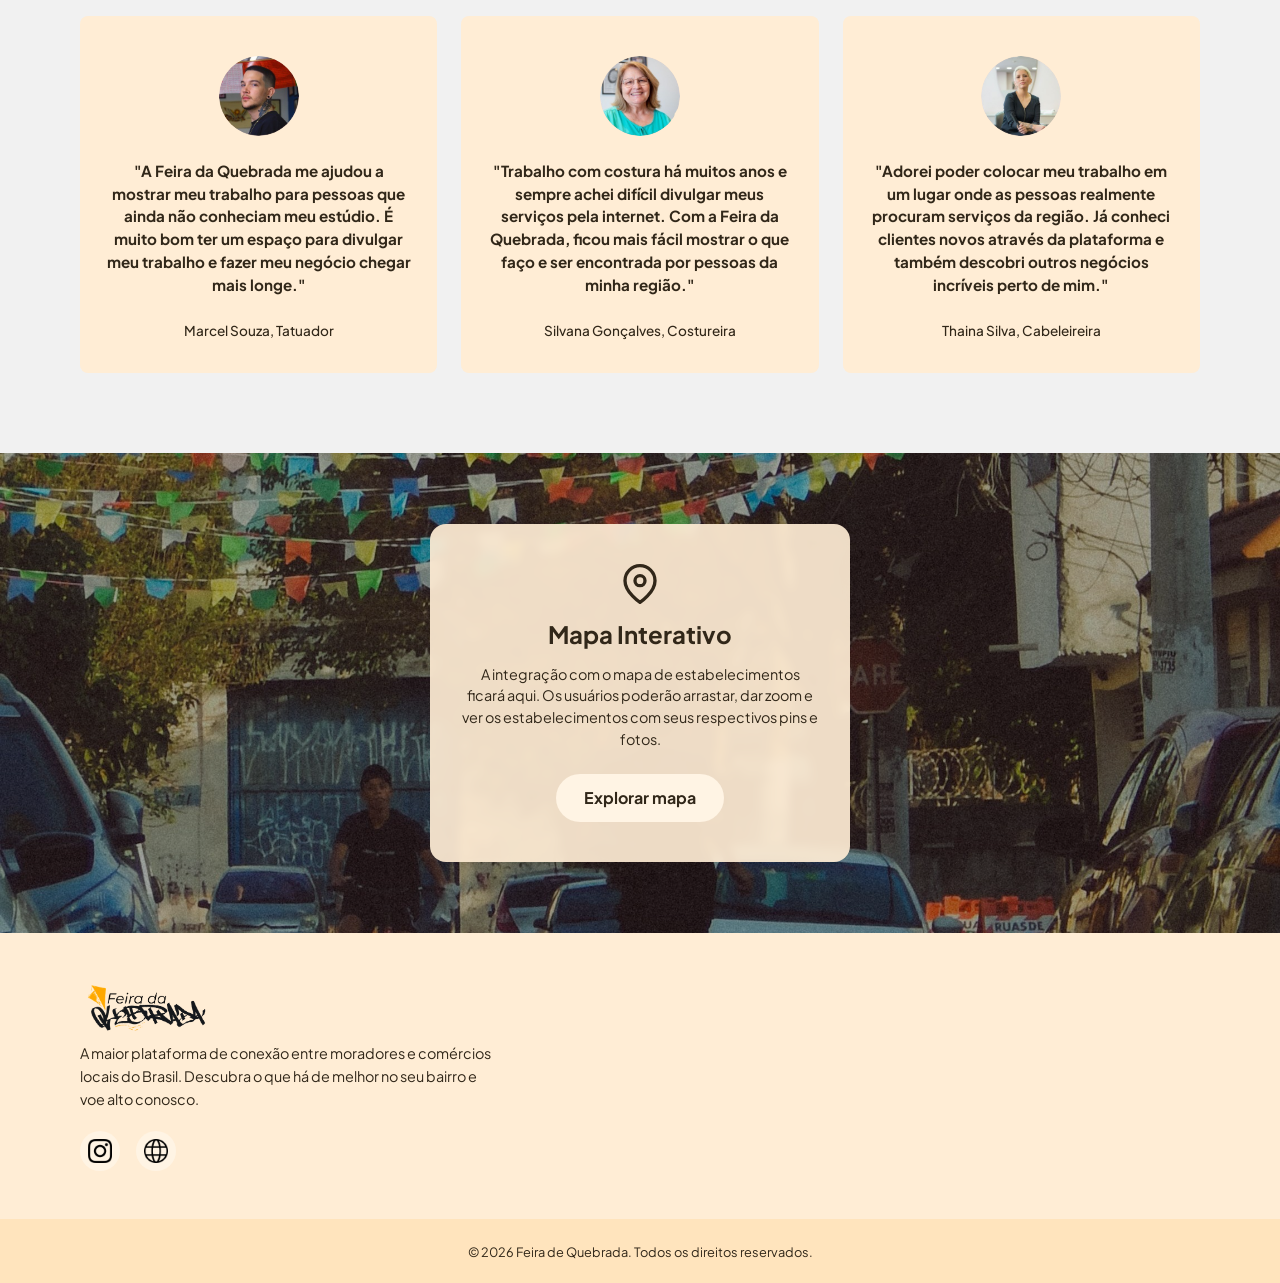
==== commit 0444f2e4: "Rodapé novo, galeria rodando e comentários ajustados" ====
--- a/index.html
+++ b/index.html
@@ -252,28 +252,28 @@
             <section class="dados">
                 <div class="contas">
                     <div class="icone-bg">
-                        <img src="imagens/pessoas.png" alt="Ícone de Contas Alcançadas">
+                        <img src="../icones/pessoas.png" alt="Ícone de Contas Alcançadas">
                     </div>
                     <h3>+4 mil</h3>
                     <p>Contas alcançadas</p>
                 </div>
                 <div class="contas">
                     <div class="icone-bg">
-                        <img src="imagens/comprar.png" alt="Ícone de Comércios">
+                        <img src="../icones/comprar.png" alt="Ícone de Comércios">
                     </div>
                     <h3>+500</h3>
                     <p>Comércios cadastrados</p>
                 </div>
                 <div class="contas">
                     <div class="icone-bg">
-                        <img src="imagens/lupa.png" alt="Ícone de Buscas">
+                        <img src="/icones/lupa.png" alt="Ícone de Buscas">
                     </div>
                     <h3>+2 mil</h3>
                     <p>Negócios descobertos</p>
                 </div>
                 <div class="contas">
                     <div class="icone-bg">
-                        <img src="imagens/aperto.png" alt="Ícone de Conexões">
+                        <img src="/icones/aperto.png" alt="Ícone de Conexões">
                     </div>
                     <h3>+1 mil</h3>
                     <p>Conexões realizadas</p>
@@ -283,7 +283,7 @@
 
 <!-- Seção 6: Depoimentos (Quem vive, recomenda) -->
 <section class="coment">
-    <div class="header">
+    <div class="headerdepoimentos">
         <h2>Quem vive, recomenda</h2>
         <p>Histórias reais de quem já passou por aqui.</p>
     </div>
@@ -342,30 +342,86 @@
 
     </main>
 
-    <!-- ========================================== -->
-    <!-- RODAPÉ                                     -->
-    <!-- ========================================== -->
+<!-- ================= CHATBOT ================= -->
+<div class="chat-wrapper" id="chatWrapper">
+  
+  <div class="widget hidden" id="chatWidget">
+    <div class="header">
+      <div class="persona-info">
+        <div class="avatar-header">
+          <img src="imagens/fey.png" alt="Jessica Avatar">
+          <span class="online-dot"></span>
+        </div>
+        <div class="persona-details">
+          <span class="persona-nome">Fey</span>
+          <span class="persona-status">Atendimento • </span>
+        </div>
+      </div>
+      <button id="closeChat" class="close-btn" aria-label="Fechar Chat">&times;</button>
+    </div>
+
+    <div class="chat" id="chatBox"></div>
+
+    <div class="composer">
+      <input class="message" type="text" placeholder="Digite uma mensagem..." id="chatInput">
+      <button class="submit_message" id="submitBtn" aria-label="Enviar">
+        <svg width="18" height="18" viewBox="0 0 24 24" fill="none" stroke="currentColor" stroke-width="2.5" stroke-linecap="round" stroke-linejoin="round">
+          <line x1="22" y1="2" x2="11" y2="13"></line>
+          <polygon points="22 2 15 22 11 13 2 9 22 2"></polygon>
+        </svg>
+      </button>
+    </div>
+  </div>
+
+<button id="chatToggle" class="chat-toggle-btn" aria-label="Abrir Chat">
+  
+  <div class="chat-help-tooltip" id="chatHelpTooltip">
+    <span>Precisa de ajuda? 💬</span>
+  </div>
+
+  <div class="avatar-toggle">
+    <img src="imagens/fey.png" alt="Jessica">
+    <span class="status-indicator"></span>
+  </div>
+</button>
+
+</div>
+
+    <!-- Rodapé: identidade da marca, redes sociais e informações legais -->
     <footer class="rodape-principal">
         <div class="rodape-container">
+
             <div class="rodape-marca">
-                <a href="#" class="rodape-logo-link">
-                    <img src="imagens/logo.png" alt="Logo Feira de Quebrada" width="180">
+                <a href="inicio.html" class="rodape-logo-link">
+                    <img src="imagens/logo.png" alt="Feira de Quebrada" width="140" height="auto">
                 </a>
                 <p>
-                    Conectando moradores e pequenos empreendedores. Valorize o comércio
-                    local e ajude a sua quebrada a crescer.
+                    A maior plataforma de conexão entre moradores e comércios locais do Brasil.
+                    Descubra o que há de melhor no seu bairro e voe alto conosco.
                 </p>
-                <nav class="rodape-redes" aria-label="Redes sociais">
-                    <ul>
-                        <li><a href="#" aria-label="Instagram">IG</a></li>
-                        <li><a href="#" aria-label="Facebook">FB</a></li>
-                        <li><a href="#" aria-label="WhatsApp">WA</a></li>
+
+                <nav class="rodape-redes" aria-label="Redes sociais e contato externo">
+                    <ul role="list">
+                        <li>
+                            <a href="https://www.instagram.com/feiradaquebrada" target="_blank" rel="noopener noreferrer" aria-label="Acessar nosso perfil no Instagram">
+                                <img src="icones/iconeinstagram.png" alt="" aria-hidden="true" width="24" height="24">
+                            </a>
+                        </li>
+                        <li>
+                            <a href="mailto:feiradaquebrada@gmail.com" aria-label="Nos envie um email">
+                                <img src="icones/iconerede.png" alt="" aria-hidden="true" width="24" height="24">
+                            </a>
+                        </li>
                     </ul>
                 </nav>
             </div>
-        </div>
+
+        </div>
+
         <div class="rodape-copyright">
-            <small>&copy; 2026 Feira de Quebrada. Todos os direitos reservados.</small>
+            <p>
+                <small>&copy; 2026 Feira de Quebrada. Todos os direitos reservados.</small>
+            </p>
         </div>
     </footer>
 
--- a/styles/styleinicio.css
+++ b/styles/styleinicio.css
@@ -843,14 +843,14 @@
     padding: 5rem 2.5rem;
 }
 
-.coment .header h2 {
+.coment .headerdepoimentos h2 {
     font-size: 2.5rem;
     font-weight: 500;
     margin-bottom: 8px;
     color: #312719;
 }
 
-.coment .header p {
+.coment .headerdepoimentos p {
     font-size: 1.25rem;
     font-weight: 300;
     color: #312719;
@@ -1006,7 +1006,10 @@
 /* ==========================================
  * 11. RODAPÉ (FOOTER)
  * ========================================== */
-.rodape-principal { background-color: var(--cor-card-bege); }
+
+.rodape-principal {
+    background-color: var(--cor-card-bege);
+}
 
 .rodape-container {
     max-width: var(--largura-maxima-conteudo);
@@ -1014,8 +1017,9 @@
     padding: 3rem 2.5rem;
 }
 
-.rodape-marca { max-width: 420px; }
-.rodape-logo-link img { margin-bottom: 1rem; }
+.rodape-marca {
+    max-width: 420px;
+}
 
 .rodape-marca p {
     font-size: 0.9rem;
@@ -1035,4 +1039,24 @@
     justify-content: center;
     width: 40px;
     height: 40px;
-}+    background-color: var(--cor-fundo-creme);
+    border-radius: 50%;
+    transition: transform var(--transicao-padrao);
+}
+
+.rodape-redes a:hover {
+    transform: translateY(-2px);
+}
+
+.rodape-copyright {
+    background-color: var(--cor-bege-destaque);
+    padding: 1.25rem;
+    text-align: center;
+}
+
+.rodape-copyright small {
+    font-size: 0.8rem;
+    color: var(--cor-texto-secundario);
+}
+
+
